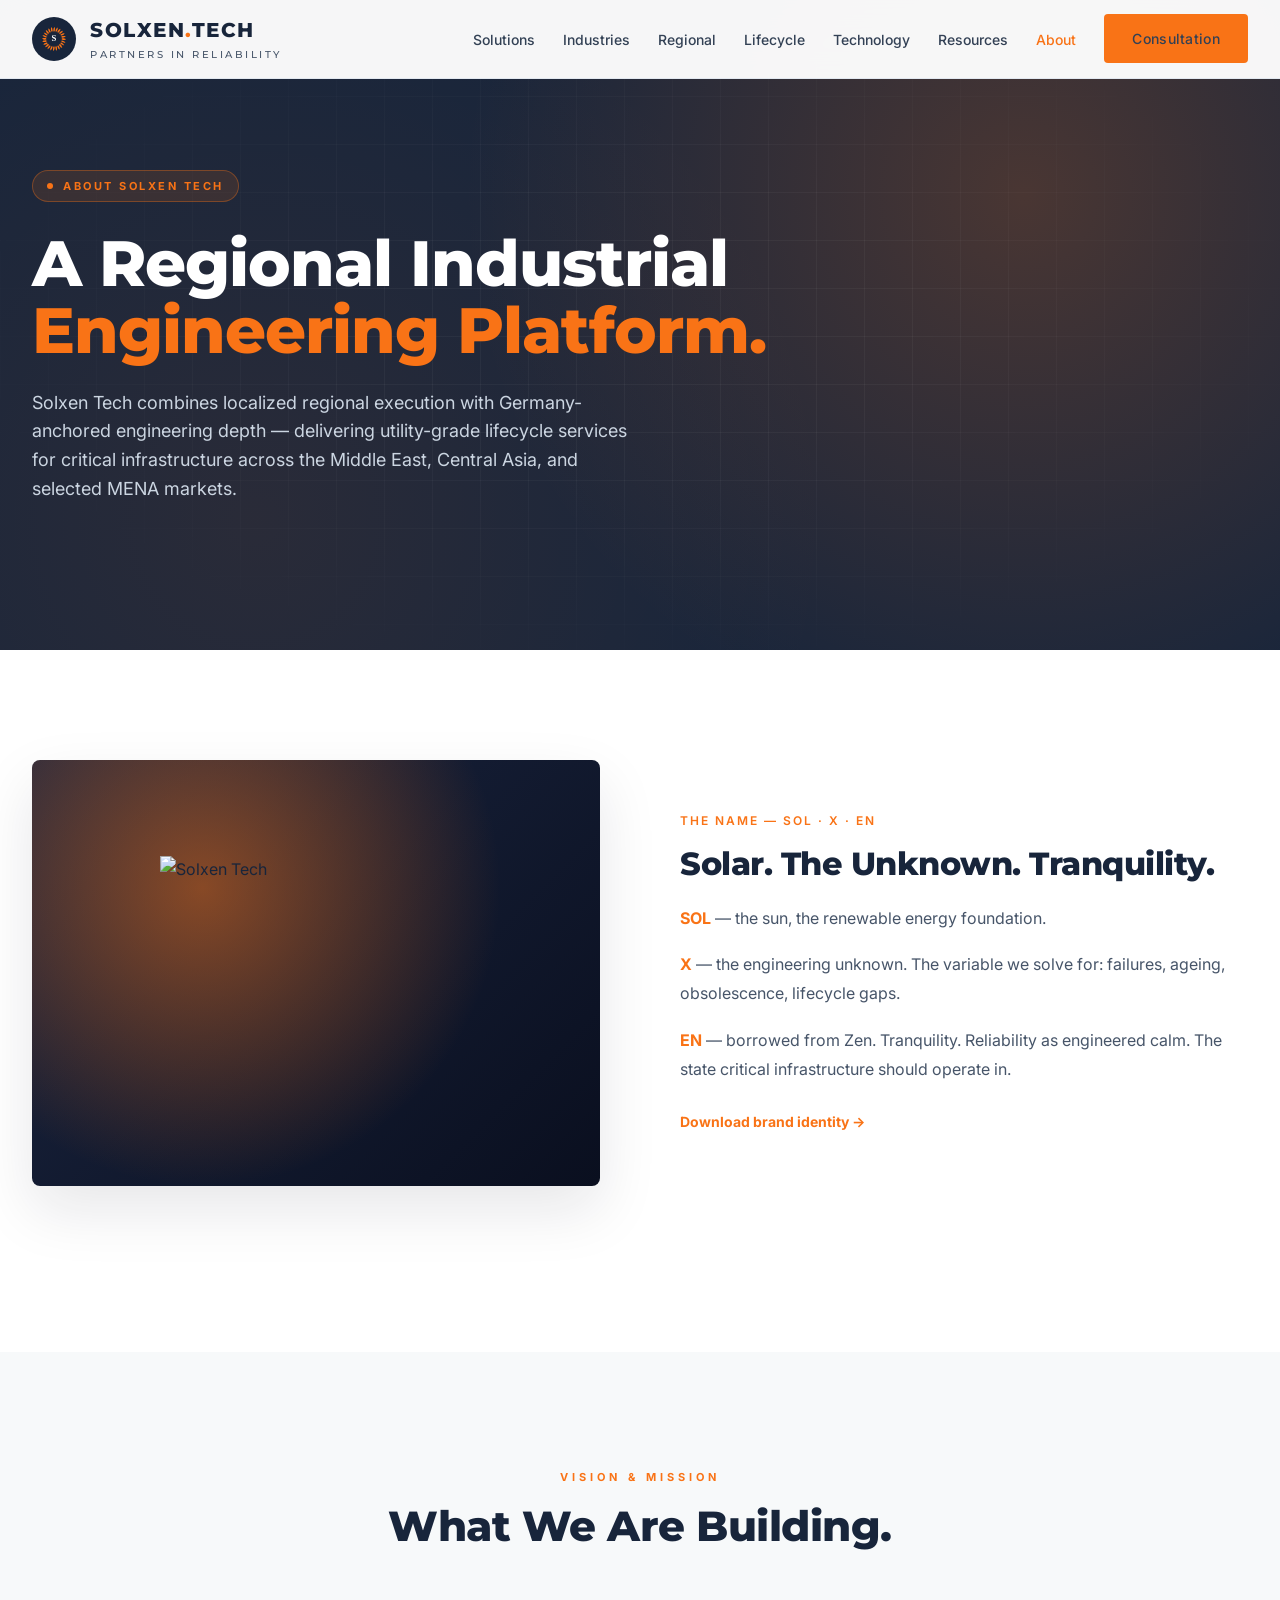
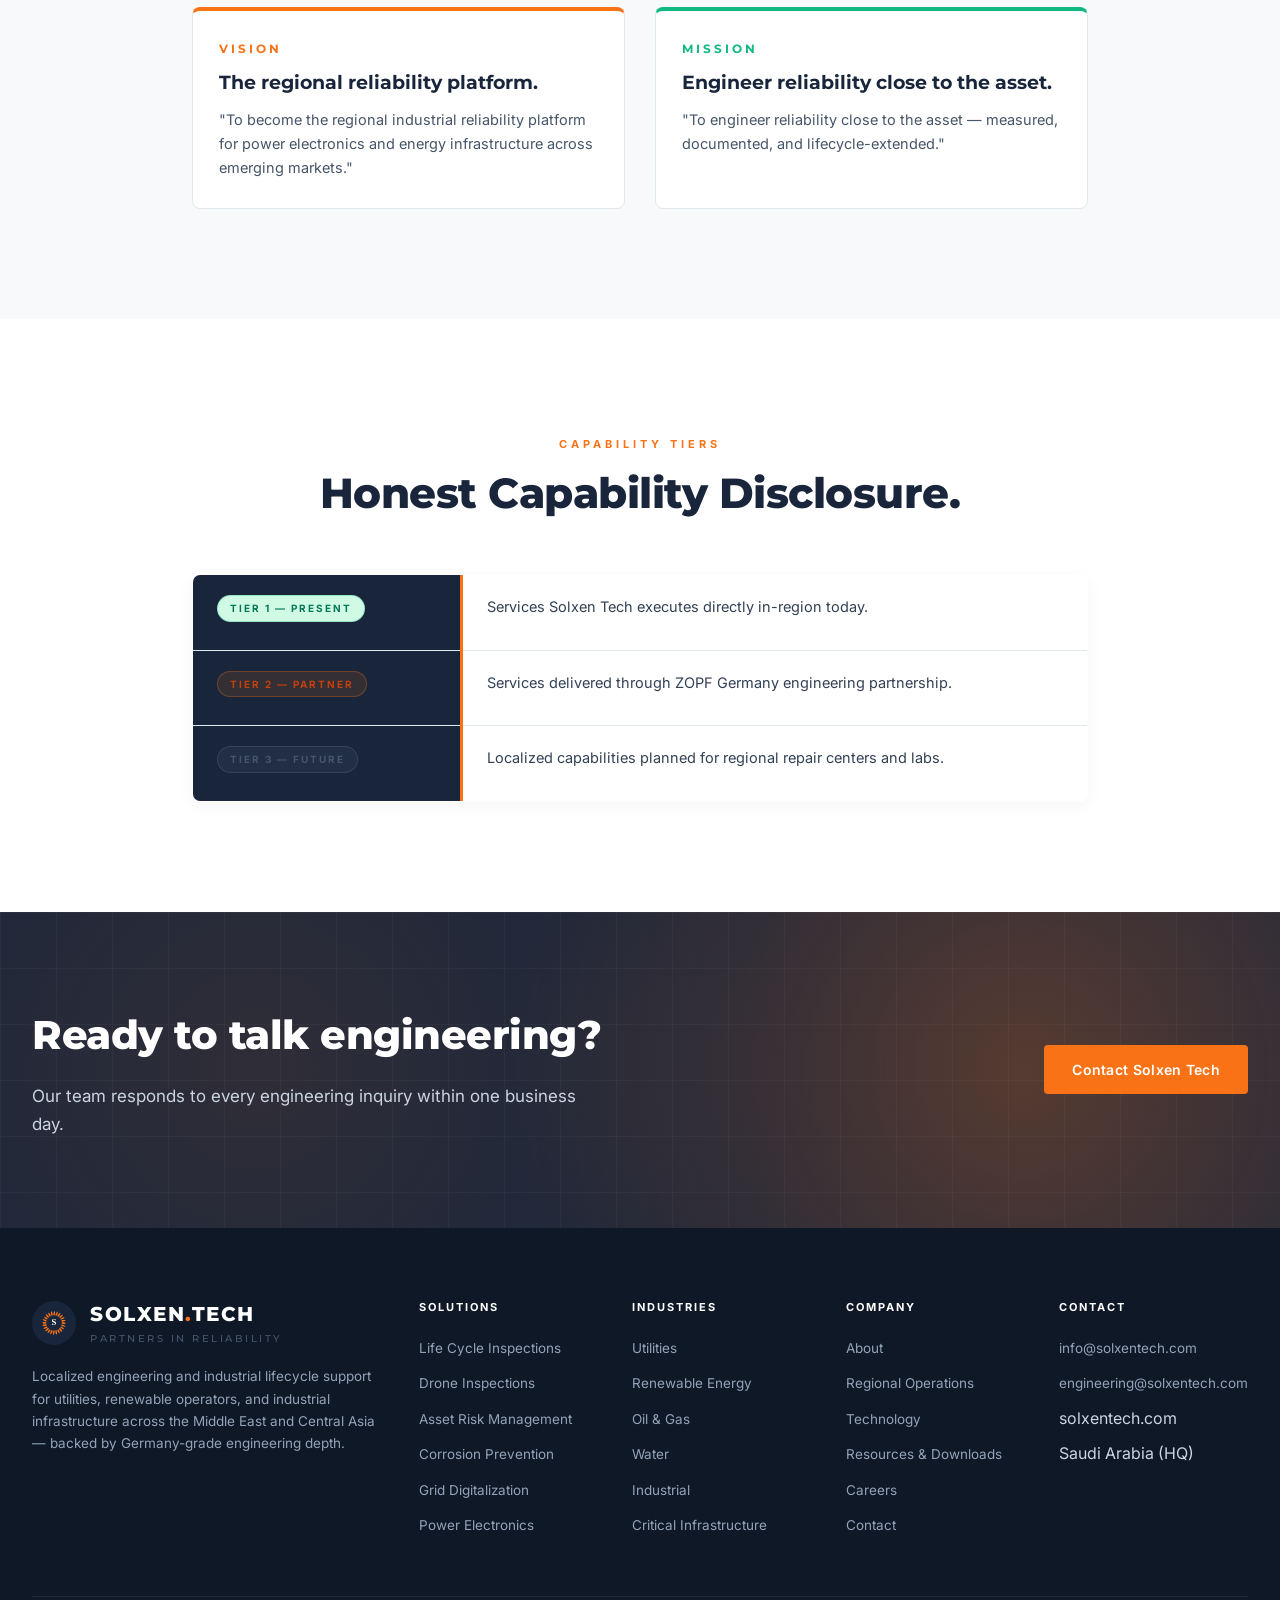
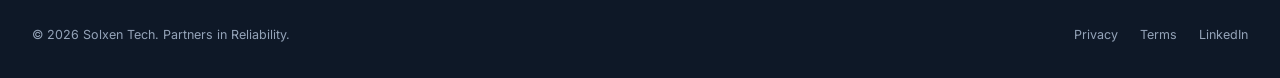
==== about.html @ 5cb3e715 "Add files via upload" ====
<!DOCTYPE html>
<html lang="en">
<head>
<meta charset="UTF-8" />
<meta name="viewport" content="width=device-width, initial-scale=1.0, viewport-fit=cover" />
<meta name="theme-color" content="#F97316" />
<title>About — Solxen Tech</title>
<meta name="description" content="About Solxen Tech: name etymology, vision, mission, and capability framework." />
<link rel="preconnect" href="https://fonts.googleapis.com">
<link rel="preconnect" href="https://fonts.gstatic.com" crossorigin>
<link href="https://fonts.googleapis.com/css2?family=Inter:wght@300;400;500;600;700&family=Montserrat:wght@600;700;800&family=IBM+Plex+Sans:wght@400;500;600&family=IBM+Plex+Mono:wght@400;500&display=swap" rel="stylesheet">
<link rel="stylesheet" href="style.css">
</head>
<body>
<nav class="nav"><div class="nav-inner">
    <a href="index.html" class="brand">
      <div class="brand-mark"><svg viewBox="0 0 200 200" xmlns="http://www.w3.org/2000/svg">
<g transform="translate(100,100)">
<g fill="#F97316">
<g id="r"><path d="M -4 -52 C -6 -64, -2 -72, 2 -80 C 6 -76, 8 -72, 6 -64 C 7 -58, 5 -54, 4 -52 C 1 -50, -2 -50, -4 -52 Z"/></g>
<use href="#r" transform="rotate(15)"/><use href="#r" transform="rotate(30)"/><use href="#r" transform="rotate(45)"/>
<use href="#r" transform="rotate(60)"/><use href="#r" transform="rotate(75)"/><use href="#r" transform="rotate(90)"/>
<use href="#r" transform="rotate(105)"/><use href="#r" transform="rotate(120)"/><use href="#r" transform="rotate(135)"/>
<use href="#r" transform="rotate(150)"/><use href="#r" transform="rotate(165)"/><use href="#r" transform="rotate(180)"/>
<use href="#r" transform="rotate(195)"/><use href="#r" transform="rotate(210)"/><use href="#r" transform="rotate(225)"/>
<use href="#r" transform="rotate(240)"/><use href="#r" transform="rotate(255)"/><use href="#r" transform="rotate(270)"/>
<use href="#r" transform="rotate(285)"/><use href="#r" transform="rotate(300)"/><use href="#r" transform="rotate(315)"/>
<use href="#r" transform="rotate(330)"/><use href="#r" transform="rotate(345)"/>
</g>
<circle cx="0" cy="0" r="48" fill="none" stroke="#F97316" stroke-width="0.6" opacity="0.45"/>
<text x="0" y="14" text-anchor="middle" font-family="Georgia, serif" font-size="58" fill="#FFFFFF">S</text>
</g></svg></div>
      <div>SOLXEN<span style="color:#F97316">.</span>TECH<div class="brand-sub">PARTNERS IN RELIABILITY</div></div>
    </a>
    <ul class="nav-links">
      <li class="has-drop"><a href="solutions.html">Solutions</a>
        <div class="dropdown">
          <span class="drop-label">11 Service Families</span>
          <a href="solutions/lifecycle-inspections-diagnostics.html">Life Cycle Inspections <span class="new-badge">NEW</span></a>
          <a href="solutions/drone-inspections.html">Drone Inspections <span class="new-badge">NEW</span></a>
          <a href="solutions/asset-risk-management.html">Asset Risk Management <span class="new-badge">NEW</span></a>
          <a href="solutions/corrosion-prevention.html">Corrosion Prevention <span class="new-badge">NEW</span></a>
          <a href="solutions/grid-digitalization.html">Grid Digitalization <span class="new-badge">NEW</span></a>
          <a href="solutions/power-electronics.html">Power Electronics</a>
          <a href="solutions/industrial-electronics.html">Industrial Electronics</a>
          <a href="solutions/diagnostics.html">Diagnostics & Reliability</a>
          <a href="solutions/lifecycle-engineering.html">Lifecycle Engineering</a>
          <a href="solutions/renewable-bess.html">Renewable & BESS</a>
          <a href="solutions/utility-services.html">Utility & Industrial</a>
        </div></li>
      <li><a href="industries.html">Industries</a></li>
      <li><a href="regional.html">Regional</a></li>
      <li><a href="lifecycle.html">Lifecycle</a></li>
      <li><a href="technology.html">Technology</a></li>
      <li><a href="resources.html">Resources</a></li>
      <li><a href="about.html" class="active">About</a></li>
      <li><a href="contact.html" class="btn btn-primary">Consultation</a></li>
    </ul>
    <button class="menu-toggle" aria-label="Open menu">☰</button>
  </div></nav>
  <div class="mobile-menu-backdrop" id="mob-backdrop"></div>
<aside class="mobile-menu" id="mob-menu">
  <div class="mobile-menu-header">
    <a href="index.html" class="brand">
      <div class="brand-mark"><svg viewBox="0 0 200 200" xmlns="http://www.w3.org/2000/svg">
<g transform="translate(100,100)">
<g fill="#F97316">
<g id="r"><path d="M -4 -52 C -6 -64, -2 -72, 2 -80 C 6 -76, 8 -72, 6 -64 C 7 -58, 5 -54, 4 -52 C 1 -50, -2 -50, -4 -52 Z"/></g>
<use href="#r" transform="rotate(15)"/><use href="#r" transform="rotate(30)"/><use href="#r" transform="rotate(45)"/>
<use href="#r" transform="rotate(60)"/><use href="#r" transform="rotate(75)"/><use href="#r" transform="rotate(90)"/>
<use href="#r" transform="rotate(105)"/><use href="#r" transform="rotate(120)"/><use href="#r" transform="rotate(135)"/>
<use href="#r" transform="rotate(150)"/><use href="#r" transform="rotate(165)"/><use href="#r" transform="rotate(180)"/>
<use href="#r" transform="rotate(195)"/><use href="#r" transform="rotate(210)"/><use href="#r" transform="rotate(225)"/>
<use href="#r" transform="rotate(240)"/><use href="#r" transform="rotate(255)"/><use href="#r" transform="rotate(270)"/>
<use href="#r" transform="rotate(285)"/><use href="#r" transform="rotate(300)"/><use href="#r" transform="rotate(315)"/>
<use href="#r" transform="rotate(330)"/><use href="#r" transform="rotate(345)"/>
</g>
<circle cx="0" cy="0" r="48" fill="none" stroke="#F97316" stroke-width="0.6" opacity="0.45"/>
<text x="0" y="14" text-anchor="middle" font-family="Georgia, serif" font-size="58" fill="#FFFFFF">S</text>
</g></svg></div>
      <div>SOLXEN<span style="color:#F97316">.</span>TECH<div class="brand-sub">PARTNERS IN RELIABILITY</div></div>
    </a>
    <button class="mobile-menu-close" id="mob-close" aria-label="Close menu">×</button>
  </div>
  <div>
    <span class="mob-label">MAIN</span>
    <a href="index.html">Home</a>
    <a href="solutions.html">Solutions</a>
    <a href="industries.html">Industries</a>
    <a href="lifecycle.html">Lifecycle</a>
    <a href="regional.html">Regional</a>
    <a href="technology.html">Technology</a>
    <a href="about.html">About</a>
    <a href="resources.html">Resources</a>
    <a href="careers.html">Careers</a>
    <span class="mob-label">SERVICES</span>
    <a href="solutions/lifecycle-inspections-diagnostics.html">Life Cycle Inspections <span class="new-badge">NEW</span></a>
    <a href="solutions/drone-inspections.html">Drone Inspections <span class="new-badge">NEW</span></a>
    <a href="solutions/asset-risk-management.html">Asset Risk Management <span class="new-badge">NEW</span></a>
    <a href="solutions/corrosion-prevention.html">Corrosion Prevention <span class="new-badge">NEW</span></a>
    <a href="solutions/grid-digitalization.html">Grid Digitalization <span class="new-badge">NEW</span></a>
    <a href="solutions/power-electronics.html">Power Electronics</a>
    <a href="solutions/industrial-electronics.html">Industrial Electronics</a>
    <a href="solutions/diagnostics.html">Diagnostics & Reliability</a>
    <a href="solutions/lifecycle-engineering.html">Lifecycle Engineering</a>
    <a href="solutions/renewable-bess.html">Renewable & BESS</a>
    <a href="solutions/utility-services.html">Utility & Industrial</a>
    <a href="contact.html" class="cta">Request Consultation →</a>
  </div>
</aside>

<section class="hero">
  <div class="container">
    <span class="eyebrow">ABOUT SOLXEN TECH</span>
    <h1>A Regional Industrial<br/><span class="accent">Engineering Platform.</span></h1>
    <p class="lead">Solxen Tech combines localized regional execution with Germany-anchored engineering depth — delivering utility-grade lifecycle services for critical infrastructure across the Middle East, Central Asia, and selected MENA markets.</p>
  </div>
</section>

<section class="light">
  <div class="container">
    <div class="split">
      <div class="split-image">
        <div style="position:absolute;inset:0;background:radial-gradient(circle at 30% 30%,rgba(249,115,22,0.5),transparent 60%),linear-gradient(135deg,#1a2540,#0a0f1f);"></div>
        <div style="position:absolute;inset:0;display:flex;align-items:center;justify-content:center;">
          <img src="assets/logo-circular.png" alt="Solxen Tech" style="width:55%;height:55%;object-fit:contain;"/>
        </div>
      </div>
      <div class="split-content">
        <span class="pre-eyebrow">THE NAME — SOL · X · EN</span>
        <h3>Solar. The Unknown. Tranquility.</h3>
        <p><strong style="color:var(--orange);">SOL</strong> — the sun, the renewable energy foundation.</p>
        <p><strong style="color:var(--orange);">X</strong> — the engineering unknown. The variable we solve for: failures, ageing, obsolescence, lifecycle gaps.</p>
        <p><strong style="color:var(--orange);">EN</strong> — borrowed from Zen. Tranquility. Reliability as engineered calm. The state critical infrastructure should operate in.</p>
        <a href="downloads/Solxen_Tech_Brand_Identity.pdf" class="more" download>Download brand identity →</a>
      </div>
    </div>
  </div>
</section>

<section class="cream">
  <div class="container container-narrow">
    <div class="section-header centered">
      <span class="section-eyebrow">Vision & Mission</span>
      <h2>What We Are Building.</h2>
    </div>
    <div class="grid-2">
      <div class="card" style="border-top:4px solid var(--orange);"><div class="card-body"><span class="card-num">VISION</span><h3>The regional reliability platform.</h3><p>"To become the regional industrial reliability platform for power electronics and energy infrastructure across emerging markets."</p></div></div>
      <div class="card" style="border-top:4px solid var(--green);"><div class="card-body"><span class="card-num" style="color:var(--green);">MISSION</span><h3>Engineer reliability close to the asset.</h3><p>"To engineer reliability close to the asset — measured, documented, and lifecycle-extended."</p></div></div>
    </div>
  </div>
</section>

<section class="light">
  <div class="container container-narrow">
    <div class="section-header centered">
      <span class="section-eyebrow">Capability Tiers</span>
      <h2>Honest Capability Disclosure.</h2>
    </div>
    <table class="fact-table">
      <tr><td><span class="tier-badge tier-1">Tier 1 — Present</span></td><td>Services Solxen Tech executes directly in-region today.</td></tr>
      <tr><td><span class="tier-badge tier-2">Tier 2 — Partner</span></td><td>Services delivered through ZOPF Germany engineering partnership.</td></tr>
      <tr><td><span class="tier-badge tier-3">Tier 3 — Future</span></td><td>Localized capabilities planned for regional repair centers and labs.</td></tr>
    </table>
  </div>
</section>

<section class="cta-banner">
  <div class="container">
    <div class="cta-inner">
      <div><h2>Ready to talk engineering?</h2><p>Our team responds to every engineering inquiry within one business day.</p></div>
      <div class="cta-actions"><a href="contact.html" class="btn btn-primary">Contact Solxen Tech</a></div>
    </div>
  </div>
</section>
<footer><div class="container">
    <div class="footer-grid">
      <div class="footer-brand">
        <a href="index.html" class="brand">
          <div class="brand-mark"><svg viewBox="0 0 200 200" xmlns="http://www.w3.org/2000/svg">
<g transform="translate(100,100)">
<g fill="#F97316">
<g id="r"><path d="M -4 -52 C -6 -64, -2 -72, 2 -80 C 6 -76, 8 -72, 6 -64 C 7 -58, 5 -54, 4 -52 C 1 -50, -2 -50, -4 -52 Z"/></g>
<use href="#r" transform="rotate(15)"/><use href="#r" transform="rotate(30)"/><use href="#r" transform="rotate(45)"/>
<use href="#r" transform="rotate(60)"/><use href="#r" transform="rotate(75)"/><use href="#r" transform="rotate(90)"/>
<use href="#r" transform="rotate(105)"/><use href="#r" transform="rotate(120)"/><use href="#r" transform="rotate(135)"/>
<use href="#r" transform="rotate(150)"/><use href="#r" transform="rotate(165)"/><use href="#r" transform="rotate(180)"/>
<use href="#r" transform="rotate(195)"/><use href="#r" transform="rotate(210)"/><use href="#r" transform="rotate(225)"/>
<use href="#r" transform="rotate(240)"/><use href="#r" transform="rotate(255)"/><use href="#r" transform="rotate(270)"/>
<use href="#r" transform="rotate(285)"/><use href="#r" transform="rotate(300)"/><use href="#r" transform="rotate(315)"/>
<use href="#r" transform="rotate(330)"/><use href="#r" transform="rotate(345)"/>
</g>
<circle cx="0" cy="0" r="48" fill="none" stroke="#F97316" stroke-width="0.6" opacity="0.45"/>
<text x="0" y="14" text-anchor="middle" font-family="Georgia, serif" font-size="58" fill="#FFFFFF">S</text>
</g></svg></div>
          <div style="color:#fff;">SOLXEN<span style="color:#F97316">.</span>TECH<div class="brand-sub">PARTNERS IN RELIABILITY</div></div>
        </a>
        <p style="margin-top:18px;">Localized engineering and industrial lifecycle support for utilities, renewable operators, and industrial infrastructure across the Middle East and Central Asia — backed by Germany-grade engineering depth.</p>
      </div>
      <div class="footer-col"><h4>Solutions</h4><ul>
        <li><a href="solutions/lifecycle-inspections-diagnostics.html">Life Cycle Inspections</a></li>
        <li><a href="solutions/drone-inspections.html">Drone Inspections</a></li>
        <li><a href="solutions/asset-risk-management.html">Asset Risk Management</a></li>
        <li><a href="solutions/corrosion-prevention.html">Corrosion Prevention</a></li>
        <li><a href="solutions/grid-digitalization.html">Grid Digitalization</a></li>
        <li><a href="solutions/power-electronics.html">Power Electronics</a></li>
      </ul></div>
      <div class="footer-col"><h4>Industries</h4><ul>
        <li><a href="industries.html#utilities">Utilities</a></li>
        <li><a href="industries.html#renewable">Renewable Energy</a></li>
        <li><a href="industries.html#oil-gas">Oil & Gas</a></li>
        <li><a href="industries.html#water">Water</a></li>
        <li><a href="industries.html#industrial">Industrial</a></li>
        <li><a href="industries.html#critical">Critical Infrastructure</a></li>
      </ul></div>
      <div class="footer-col"><h4>Company</h4><ul>
        <li><a href="about.html">About</a></li>
        <li><a href="regional.html">Regional Operations</a></li>
        <li><a href="technology.html">Technology</a></li>
        <li><a href="resources.html">Resources & Downloads</a></li>
        <li><a href="careers.html">Careers</a></li>
        <li><a href="contact.html">Contact</a></li>
      </ul></div>
      <div class="footer-col"><h4>Contact</h4><ul>
        <li><a href="mailto:info@solxentech.com">info@solxentech.com</a></li>
        <li><a href="mailto:engineering@solxentech.com">engineering@solxentech.com</a></li>
        <li>solxentech.com</li>
        <li>Saudi Arabia (HQ)</li>
      </ul></div>
    </div>
    <div class="footer-bottom">
      <div>© 2026 Solxen Tech. Partners in Reliability.</div>
      <div class="legal"><a href="#">Privacy</a><a href="#">Terms</a><a href="#">LinkedIn</a></div>
    </div>
  </div></footer>

<script>
(function() {
  const toggle = document.querySelector('.menu-toggle');
  const menu = document.getElementById('mob-menu');
  const backdrop = document.getElementById('mob-backdrop');
  const close = document.getElementById('mob-close');
  function openMenu() { menu.classList.add('open'); backdrop.classList.add('open'); document.body.style.overflow='hidden'; }
  function closeMenu() { menu.classList.remove('open'); backdrop.classList.remove('open'); document.body.style.overflow=''; }
  if (toggle) toggle.addEventListener('click', openMenu);
  if (close) close.addEventListener('click', closeMenu);
  if (backdrop) backdrop.addEventListener('click', closeMenu);
  // Close on link click
  document.querySelectorAll('.mobile-menu a').forEach(a => a.addEventListener('click', closeMenu));
})();
const obs = new IntersectionObserver((es) => es.forEach(e => { if (e.isIntersecting) { e.target.style.opacity='1'; e.target.style.transform='translateY(0)'; }}), { threshold: 0.1, rootMargin: '0px 0px -40px 0px' });
document.querySelectorAll('.card, .industry-card, .app-card, .partner-logo, .split, .lifecycle-step, .timeline-row, .scope-item').forEach(el => { el.style.opacity='0'; el.style.transform='translateY(20px)'; el.style.transition='all 0.6s cubic-bezier(0.4,0,0.2,1)'; obs.observe(el); });
</script>
</body></html>
---- style.css ----
/* ============================================
   SOLXEN TECH — GRIDDATA.EU STRUCTURED DESIGN
   Image-led alternating sections + clean card system
   ============================================ */

:root {
  /* Solxen Orange — primary brand accent */
  --orange:        #F97316;
  --orange-dark:   #C2410C;
  --orange-light:  #FFEDD5;
  /* Solxen Green — sustainability / reliability accent (NEW) */
  --green:         #10B981;
  --green-dark:    #047857;
  --green-light:   #D1FAE5;
  /* Slate-Navy — softer than pure black, slight green undertone */
  --navy:          #18253B;     /* primary dark — softened from #0F1729 */
  --navy-deep:     #0E1827;     /* deepest dark — replaces near-pure black */
  --navy-2:        #243149;     /* card surfaces on dark */
  /* Neutrals */
  --white:         #FFFFFF;
  --bone:          #FAFAFA;
  --cream:         #F7F9FA;     /* slightly cooler with subtle green tint */
  --gray-50:       #F1F5F9;
  --gray-100:      #E2E8F0;
  --gray-200:      #CBD5E1;
  --gray-400:      #94A3B8;
  --gray-600:      #475569;
  --gray-700:      #334155;
  --gray-900:      #18253B;     /* matches navy — softer body text on light */
}

* { box-sizing: border-box; margin: 0; padding: 0; }
html { scroll-behavior: smooth; }
body {
  font-family: 'Inter', -apple-system, BlinkMacSystemFont, sans-serif;
  background: var(--white);
  color: var(--gray-900);
  font-size: 16px;
  line-height: 1.65;
  overflow-x: hidden;
  -webkit-font-smoothing: antialiased;
}
.container { max-width: 1280px; margin: 0 auto; padding: 0 32px; }
.container-narrow { max-width: 960px; margin: 0 auto; padding: 0 32px; }

a { color: var(--orange); text-decoration: none; }
a:hover { color: var(--orange-dark); }

/* ============ NAV ============ */
.nav {
  position: fixed; top: 0; left: 0; right: 0; z-index: 1000;
  background: rgba(255,255,255,0.96);
  backdrop-filter: blur(14px);
  border-bottom: 1px solid var(--gray-100);
}
.nav-inner {
  display: flex; align-items: center; justify-content: space-between;
  padding: 14px 32px; max-width: 1280px; margin: 0 auto;
}
.brand {
  display: flex; align-items: center; gap: 14px;
  text-decoration: none; color: var(--gray-900);
  font-family: 'Montserrat', sans-serif; font-weight: 800; font-size: 20px;
  letter-spacing: 1.5px;
}
.brand-mark {
  width: 44px; height: 44px;
  border-radius: 50%;
  background: var(--navy);
  display: flex; align-items: center; justify-content: center;
}
.brand-mark svg { width: 30px; height: 30px; }
.brand-sub { color: var(--gray-600); font-weight: 500; font-size: 10px; letter-spacing: 2.5px; }

.nav-links { display: flex; align-items: center; gap: 28px; list-style: none; }
.nav-links > li { position: relative; }
.nav-links a { color: var(--gray-700); text-decoration: none; font-size: 14px; font-weight: 500; transition: color .14s ease; }
.nav-links a:hover, .nav-links a.active { color: var(--orange); }

.nav-links .has-drop:hover .dropdown { display: block; }
.dropdown {
  display: none;
  position: absolute; top: 100%; left: -16px;
  background: var(--white);
  border: 1px solid var(--gray-100);
  border-top: 3px solid var(--orange);
  border-radius: 0 0 6px 6px; min-width: 280px;
  padding: 8px 0; margin-top: 10px;
  box-shadow: 0 16px 40px rgba(15,23,41,0.12);
}
.dropdown a {
  display: block; padding: 11px 20px;
  color: var(--gray-700) !important; font-size: 13.5px;
  border-left: 2px solid transparent;
}
.dropdown a:hover {
  background: var(--cream); color: var(--gray-900) !important;
  border-left-color: var(--orange);
}
.dropdown .drop-label {
  display: block; padding: 8px 20px; font-size: 10px;
  letter-spacing: 2.5px; color: var(--orange);
  text-transform: uppercase; font-weight: 700;
}

.btn {
  display: inline-flex; align-items: center; gap: 8px;
  padding: 13px 28px; border-radius: 4px;
  font-family: 'Inter', sans-serif; font-weight: 600; font-size: 14px;
  text-decoration: none; cursor: pointer; transition: all .14s ease;
  border: none; letter-spacing: 0.3px;
}
.btn-primary { background: var(--orange); color: var(--white); }
.btn-primary:hover { background: var(--orange-dark); transform: translateY(-1px); color: var(--white); box-shadow: 0 10px 24px rgba(249,115,22,0.25); }
.btn-outline { background: transparent; color: var(--gray-900); border: 1.5px solid var(--gray-200); }
.btn-outline:hover { border-color: var(--orange); color: var(--orange); }
.btn-dark { background: var(--navy); color: var(--white); }
.btn-dark:hover { background: var(--navy-deep); color: var(--white); transform: translateY(-1px); }

.menu-toggle {
  display: none;
  background: none; border: none;
  color: var(--gray-900); font-size: 26px;
  cursor: pointer;
  padding: 8px 10px;
  line-height: 1;
}

/* MOBILE NAVIGATION DRAWER */
.mobile-menu {
  display: none;
  position: fixed;
  top: 0; right: 0; bottom: 0;
  width: 320px; max-width: 88vw;
  background: var(--navy);
  z-index: 2000;
  overflow-y: auto;
  -webkit-overflow-scrolling: touch;
  transform: translateX(100%);
  transition: transform .3s cubic-bezier(0.4, 0, 0.2, 1);
  box-shadow: -16px 0 40px rgba(0,0,0,0.3);
}
.mobile-menu.open { transform: translateX(0); }
.mobile-menu-backdrop {
  display: none;
  position: fixed; inset: 0;
  background: rgba(15,23,41,0.7);
  backdrop-filter: blur(4px);
  z-index: 1999;
  opacity: 0;
  transition: opacity .3s;
}
.mobile-menu-backdrop.open { display: block; opacity: 1; }
.mobile-menu-header {
  display: flex; justify-content: space-between; align-items: center;
  padding: 18px 24px; border-bottom: 1px solid rgba(255,255,255,0.08);
}
.mobile-menu-header .brand { color: var(--white); font-size: 16px; }
.mobile-menu-header .brand-sub { color: var(--gray-400); }
.mobile-menu-close {
  background: none; border: none;
  color: var(--white); font-size: 30px; cursor: pointer;
  width: 40px; height: 40px;
  display: flex; align-items: center; justify-content: center;
  border-radius: 4px;
}
.mobile-menu-close:hover { background: rgba(255,255,255,0.05); }
.mobile-menu nav-list { padding: 24px 0; }
.mobile-menu .mob-label {
  display: block; padding: 16px 24px 6px;
  font-size: 10px; letter-spacing: 3px;
  color: var(--orange); text-transform: uppercase;
  font-weight: 700;
}
.mobile-menu a {
  display: flex; justify-content: space-between; align-items: center;
  padding: 14px 24px;
  color: var(--gray-200); text-decoration: none;
  font-size: 15px; font-weight: 500;
  border-left: 3px solid transparent;
  min-height: 48px;
}
.mobile-menu a:hover, .mobile-menu a.active {
  color: var(--white);
  background: rgba(255,255,255,0.04);
  border-left-color: var(--orange);
}
.mobile-menu a.cta {
  margin: 20px 24px;
  background: var(--orange);
  color: var(--white) !important;
  border-radius: 4px;
  justify-content: center;
  padding: 14px 24px;
  font-weight: 700;
  border-left: none;
}
.mobile-menu a.cta:hover { background: var(--orange-dark); border-left: none; }
.mobile-menu .new-badge { font-size: 8px; padding: 2px 6px; }

/* ============ HERO ============ */
.hero {
  position: relative;
  padding: 170px 0 110px;
  background: var(--navy);
  color: var(--white);
  overflow: hidden;
}
.hero::before {
  content: '';
  position: absolute; inset: 0;
  background:
    radial-gradient(circle at 80% 30%, rgba(249,115,22,0.22), transparent 50%),
    radial-gradient(circle at 20% 80%, rgba(249,115,22,0.08), transparent 50%);
}
.hero::after {
  content: '';
  position: absolute; inset: 0;
  background-image:
    linear-gradient(rgba(255,255,255,0.04) 1px, transparent 1px),
    linear-gradient(90deg, rgba(255,255,255,0.04) 1px, transparent 1px);
  background-size: 48px 48px;
  mask-image: radial-gradient(ellipse at center, black 30%, transparent 80%);
}
.hero .container { position: relative; z-index: 2; }
.hero-grid {
  display: grid; grid-template-columns: 1.2fr 0.9fr; gap: 80px;
  align-items: center;
}
.eyebrow {
  display: inline-flex; align-items: center; gap: 10px;
  padding: 6px 14px;
  background: rgba(249,115,22,0.12);
  border: 1px solid rgba(249,115,22,0.35);
  border-radius: 100px;
  font-size: 11px; font-weight: 700; letter-spacing: 2.5px;
  color: var(--orange); text-transform: uppercase;
  margin-bottom: 28px;
}
.eyebrow::before {
  content: ''; width: 6px; height: 6px; background: var(--orange); border-radius: 50%;
  animation: pulse 2s ease-in-out infinite;
}
@keyframes pulse {
  0%, 100% { opacity: 1; transform: scale(1); }
  50% { opacity: 0.4; transform: scale(1.5); }
}
.hero h1 {
  font-family: 'Montserrat', sans-serif; font-weight: 800;
  font-size: clamp(38px, 5.5vw, 64px); line-height: 1.05; letter-spacing: -1px;
  color: var(--white); margin-bottom: 24px;
}
.hero h1 .accent { color: var(--orange); }
.hero .lead { font-size: 18px; color: var(--gray-200); max-width: 620px; line-height: 1.6; margin-bottom: 36px; }
.hero .ctas { display: flex; gap: 14px; flex-wrap: wrap; }
.hero-visual { position: relative; display: flex; align-items: center; justify-content: center; }
.hero-visual svg { width: 100%; max-width: 460px; }

/* ============ SECTIONS ============ */
section { padding: 110px 0; position: relative; }
section.dark { background: var(--navy); color: var(--white); }
section.dark a { color: var(--orange); }
section.dark .section-header h2 { color: var(--white); }
section.dark .section-header .pre-eyebrow,
section.dark .section-header .post-eyebrow { color: var(--gray-400); }
section.dark .lead-text { color: var(--gray-200); }
section.cream { background: var(--cream); }
section.light { background: var(--white); }
section.compact { padding: 70px 0; }

/* griddata.eu pattern: pre-eyebrow above title */
.pre-eyebrow {
  display: block;
  font-size: 13px; font-weight: 500;
  color: var(--gray-600);
  margin-bottom: 14px;
  letter-spacing: 0.5px;
  font-style: italic;
}
.section-header { margin-bottom: 56px; }
.section-header.centered { text-align: center; }
.section-eyebrow {
  display: inline-block; font-size: 11px; font-weight: 700;
  letter-spacing: 4px; color: var(--orange); text-transform: uppercase;
  margin-bottom: 16px;
}
.section-header h2 {
  font-family: 'Montserrat', sans-serif; font-weight: 800;
  font-size: clamp(28px, 4vw, 42px); color: var(--gray-900);
  line-height: 1.18; margin-bottom: 18px; letter-spacing: -0.5px;
}
.section-header .lead-text {
  max-width: 760px;
  color: var(--gray-600); font-size: 17px; line-height: 1.7;
}
.section-header.centered .lead-text { margin: 0 auto; }

/* ============ SPLIT (image + text) — griddata.eu signature pattern ============ */
.split {
  display: grid;
  grid-template-columns: 1fr 1fr;
  gap: 80px;
  align-items: center;
  margin-bottom: 56px;
}
.split.reverse { direction: rtl; }
.split.reverse > * { direction: ltr; }
.split-image {
  position: relative;
  border-radius: 8px;
  overflow: hidden;
  aspect-ratio: 4/3;
  box-shadow: 0 24px 60px rgba(15,23,41,0.10);
}
.split-image .img-bg {
  position: absolute; inset: 0;
  background-size: cover; background-position: center;
}
.split-image .img-overlay {
  position: absolute; inset: 0;
  background: linear-gradient(135deg, rgba(15,23,41,0.4), rgba(249,115,22,0.2));
}
.split-content .pre-eyebrow {
  color: var(--orange);
  font-style: normal;
  font-weight: 600;
  text-transform: uppercase;
  letter-spacing: 2px;
  font-size: 12px;
  margin-bottom: 14px;
}
.split-content h3 {
  font-family: 'Montserrat', sans-serif; font-weight: 800;
  font-size: 32px; line-height: 1.2;
  color: var(--gray-900);
  margin-bottom: 20px;
  letter-spacing: -0.5px;
}
.split-content p {
  color: var(--gray-600);
  font-size: 16px; line-height: 1.8;
  margin-bottom: 18px;
}
.split-content .more {
  display: inline-flex; align-items: center; gap: 8px;
  color: var(--orange); font-weight: 700; font-size: 14px;
  margin-top: 8px;
}
section.dark .split-content h3 { color: var(--white); }
section.dark .split-content p { color: var(--gray-200); }

/* ============ APPLICATION STRIP (griddata.eu signature) ============ */
.app-strip {
  display: grid;
  grid-template-columns: repeat(6, 1fr);
  gap: 30px;
  margin-top: 50px;
}
.app-card {
  text-align: center;
  text-decoration: none;
  color: inherit;
  transition: transform .2s;
}
.app-card:hover { transform: translateY(-4px); }
.app-card .app-icon {
  width: 72px; height: 72px;
  margin: 0 auto 18px;
  display: flex; align-items: center; justify-content: center;
  background: var(--white);
  border: 2px solid var(--gray-100);
  border-radius: 50%;
  transition: all .2s;
}
section.dark .app-card .app-icon { background: rgba(255,255,255,0.04); border-color: rgba(255,255,255,0.12); }
.app-card:hover .app-icon { border-color: var(--orange); transform: rotate(5deg); }
.app-card .app-icon svg { width: 30px; height: 30px; stroke: var(--orange); fill: none; stroke-width: 1.8; }
.app-card h4 {
  font-family: 'Montserrat', sans-serif; font-weight: 700;
  font-size: 15px; color: var(--gray-900);
  margin-bottom: 6px;
  letter-spacing: -0.3px;
}
section.dark .app-card h4 { color: var(--white); }
.app-card .app-sub {
  font-size: 12px; color: var(--gray-600);
  line-height: 1.45;
}
.app-card .app-sub::after { content: ' …'; color: var(--orange); }
section.dark .app-card .app-sub { color: var(--gray-400); }

/* ============ CARD GRIDS ============ */
.grid-3 { display: grid; grid-template-columns: repeat(3, 1fr); gap: 30px; }
.grid-2 { display: grid; grid-template-columns: repeat(2, 1fr); gap: 30px; }
.grid-4 { display: grid; grid-template-columns: repeat(4, 1fr); gap: 24px; }

/* Updated card style — image-led with subtle treatment (griddata pattern) */
.card {
  background: var(--white);
  border: 1px solid var(--gray-100);
  border-radius: 8px;
  overflow: hidden;
  transition: all .18s ease;
  text-decoration: none; color: inherit; display: block;
}
section.dark .card { background: rgba(255,255,255,0.04); border-color: rgba(255,255,255,0.08); color: var(--white); }
.card:hover {
  transform: translateY(-6px);
  box-shadow: 0 28px 50px rgba(15,23,41,0.10);
  border-color: var(--orange);
}
section.dark .card:hover { background: rgba(255,255,255,0.07); box-shadow: 0 28px 50px rgba(0,0,0,0.5); }

/* Card with image header */
.card .card-image {
  position: relative;
  aspect-ratio: 16/10;
  overflow: hidden;
  background-size: cover; background-position: center;
}
.card .card-image::after {
  content: ''; position: absolute; inset: 0;
  background: linear-gradient(180deg, transparent 50%, rgba(15,23,41,0.45) 100%);
}
.card .card-body {
  padding: 28px 26px;
}
.card .card-num {
  font-family: 'Montserrat', sans-serif; font-weight: 700;
  font-size: 12px; color: var(--orange);
  letter-spacing: 3px; margin-bottom: 12px;
  display: block;
}
.card h3 {
  font-family: 'Montserrat', sans-serif; font-weight: 700;
  font-size: 19px; color: inherit;
  margin-bottom: 12px; line-height: 1.3;
}
section.dark .card h3 { color: var(--white); }
.card p {
  color: var(--gray-600); font-size: 14.5px; line-height: 1.65;
}
section.dark .card p { color: var(--gray-200); }
.card-icon {
  width: 56px; height: 56px; margin-bottom: 22px;
  display: flex; align-items: center; justify-content: center;
  background: var(--orange-light); border-radius: 8px;
}
section.dark .card-icon { background: rgba(249,115,22,0.15); }
.card-icon svg { width: 28px; height: 28px; stroke: var(--orange); fill: none; stroke-width: 1.8; }
.card .more {
  display: inline-flex; align-items: center; gap: 6px;
  margin-top: 18px; color: var(--orange); font-size: 13px; font-weight: 700;
  letter-spacing: 0.5px;
}

/* NEW badge */
.new-badge {
  font-size: 9px; letter-spacing: 2.5px;
  color: var(--white); background: var(--orange);
  font-weight: 700; padding: 3px 8px; border-radius: 3px;
}

/* ============ FACT TABLE ============ */
.fact-table {
  width: 100%; border-collapse: collapse;
  background: var(--white);
  border-radius: 8px; overflow: hidden;
  border: 1px solid var(--gray-100);
  box-shadow: 0 4px 18px rgba(15,23,41,0.04);
}
.fact-table tr { border-bottom: 1px solid var(--gray-100); }
.fact-table tr:last-child { border-bottom: none; }
.fact-table td { padding: 20px 24px; font-size: 14.5px; vertical-align: top; }
.fact-table td:first-child {
  background: var(--navy); color: var(--white);
  font-weight: 700; width: 30%; font-size: 12px;
  letter-spacing: 1.5px; text-transform: uppercase;
  border-right: 3px solid var(--orange);
}
.fact-table td:last-child { color: var(--gray-700); }
section.dark .fact-table { background: rgba(255,255,255,0.03); border-color: rgba(255,255,255,0.08); }
section.dark .fact-table tr { border-bottom-color: rgba(255,255,255,0.06); }
section.dark .fact-table td:last-child { color: var(--gray-200); }

/* Tier badge */
.tier-badge {
  display: inline-block; padding: 4px 12px; border-radius: 100px;
  font-size: 10px; font-weight: 700; letter-spacing: 2px;
  text-transform: uppercase; margin-bottom: 8px;
}
.tier-1 { background: var(--green-light); color: var(--green-dark); border: 1px solid rgba(16,185,129,0.3); }
.tier-2 { background: rgba(249,115,22,0.12); color: var(--orange-dark); border: 1px solid rgba(249,115,22,0.3); }
.tier-3 { background: rgba(100,116,139,0.12); color: var(--gray-600); border: 1px solid rgba(100,116,139,0.3); }

/* Green accent utility */
.text-green { color: var(--green); }
.bg-green-soft { background: var(--green-light); }
.border-green { border-color: var(--green) !important; }
.btn-green { background: var(--green); color: var(--white); }
.btn-green:hover { background: var(--green-dark); color: var(--white); }

/* Reliability badge — uses green for sustainability framing */
.rel-badge {
  display: inline-flex; align-items: center; gap: 8px;
  padding: 5px 12px; border-radius: 100px;
  background: var(--green-light); color: var(--green-dark);
  font-size: 11px; font-weight: 700; letter-spacing: 1.5px; text-transform: uppercase;
  border: 1px solid rgba(16,185,129,0.3);
}
.rel-badge::before { content: ''; width: 6px; height: 6px; background: var(--green); border-radius: 50%; }

/* ============ STATS BAND (light version, griddata-like) ============ */
.stats-band {
  background: var(--navy);
  padding: 60px 0;
  border-top: 4px solid var(--orange);
  position: relative;
}
.stats-band::before {
  content: '';
  position: absolute; inset: 0;
  background: radial-gradient(circle at 50% 50%, rgba(249,115,22,0.10), transparent 70%);
}
.stats-band .container { position: relative; z-index: 2; }
.stats-grid { display: grid; grid-template-columns: repeat(4, 1fr); gap: 0; }
.stat { text-align: center; padding: 12px 24px; position: relative; }
.stat:not(:last-child)::after {
  content: ''; position: absolute; right: 0; top: 20%; height: 60%;
  width: 1px; background: rgba(255,255,255,0.08);
}
.stat .num {
  font-family: 'Montserrat', sans-serif; font-weight: 800;
  font-size: 48px; color: var(--white); line-height: 1; margin-bottom: 8px;
}
.stat .num span { color: var(--orange); font-size: 28px; }
.stat .label {
  font-size: 11px; letter-spacing: 2.5px; text-transform: uppercase;
  color: var(--gray-400); font-weight: 600;
}

/* ============ 5-STAGE LIFECYCLE ============ */
.lifecycle-track { position: relative; padding-top: 30px; }
.lifecycle-line {
  position: absolute; top: 70px; left: 5%; right: 5%;
  height: 2px;
  background: var(--orange);
  opacity: 0.25;
}
.lifecycle-steps { display: grid; grid-template-columns: repeat(5, 1fr); gap: 20px; position: relative; z-index: 2; }
.lifecycle-step { text-align: center; }
.lifecycle-marker {
  width: 84px; height: 84px; margin: 0 auto 20px;
  display: flex; align-items: center; justify-content: center;
  background: var(--white);
  border: 3px solid var(--orange);
  border-radius: 50%;
  font-family: 'Montserrat', sans-serif; font-weight: 800; font-size: 24px;
  color: var(--orange);
  box-shadow: 0 6px 18px rgba(249,115,22,0.20);
}
section.dark .lifecycle-marker { background: var(--navy); color: var(--orange); }
.lifecycle-step h4 {
  font-family: 'Montserrat', sans-serif; font-weight: 700; font-size: 14px;
  color: inherit; letter-spacing: 1.5px; text-transform: uppercase;
  margin-bottom: 8px;
}
.lifecycle-step p { color: var(--gray-600); font-size: 13.5px; line-height: 1.5; }
section.dark .lifecycle-step p { color: var(--gray-200); }

/* ============ CTA BANNER ============ */
.cta-banner {
  padding: 90px 0;
  background: var(--navy);
  position: relative; overflow: hidden;
}
.cta-banner::before {
  content: ''; position: absolute; inset: 0;
  background:
    radial-gradient(circle at 80% 50%, rgba(249,115,22,0.28), transparent 50%),
    radial-gradient(circle at 20% 50%, rgba(249,115,22,0.10), transparent 50%);
}
.cta-banner::after {
  content: ''; position: absolute; inset: 0;
  background-image:
    linear-gradient(rgba(255,255,255,0.03) 1px, transparent 1px),
    linear-gradient(90deg, rgba(255,255,255,0.03) 1px, transparent 1px);
  background-size: 56px 56px;
}
.cta-inner {
  display: flex; align-items: center; justify-content: space-between;
  gap: 60px; position: relative; z-index: 2;
}
.cta-inner h2 {
  font-family: 'Montserrat', sans-serif; font-weight: 800;
  font-size: clamp(28px, 3.5vw, 40px); color: var(--white);
  margin-bottom: 14px; letter-spacing: -0.5px;
}
.cta-inner p { color: var(--gray-200); font-size: 17px; max-width: 580px; }
.cta-actions { display: flex; gap: 14px; flex-shrink: 0; flex-wrap: wrap; }

/* ============ TIMELINE ============ */
.timeline { display: grid; gap: 0; max-width: 880px; margin: 0 auto; }
.timeline-row {
  display: grid; grid-template-columns: 180px 1fr; gap: 28px;
  padding: 24px 0; border-bottom: 1px solid var(--gray-100);
  align-items: start;
}
section.dark .timeline-row { border-bottom-color: rgba(255,255,255,0.08); }
.timeline-row:last-child { border-bottom: none; }
.timeline-tag {
  font-family: 'IBM Plex Mono', monospace; font-size: 12px;
  color: var(--orange); letter-spacing: 2px; font-weight: 700;
}
.timeline-body { color: var(--gray-700); font-size: 14.5px; line-height: 1.6; }
section.dark .timeline-body { color: var(--gray-200); }
.timeline-body strong { color: var(--gray-900); display: block; margin-bottom: 6px; font-weight: 700; font-size: 15px; }
section.dark .timeline-body strong { color: var(--white); }

/* ============ INDUSTRY TILES ============ */
.industry-card {
  position: relative; aspect-ratio: 4/3;
  border-radius: 8px; overflow: hidden;
  border: 1px solid var(--gray-100);
  text-decoration: none; display: block;
  transition: all .2s;
}
.industry-card:hover {
  transform: scale(1.02);
  border-color: var(--orange);
  box-shadow: 0 16px 36px rgba(15,23,41,0.12);
}
.industry-bg { position: absolute; inset: 0; transition: filter .25s; }
.industry-overlay {
  position: absolute; inset: 0;
  background: linear-gradient(180deg, transparent 30%, rgba(10,15,31,0.92) 100%);
  display: flex; flex-direction: column; justify-content: flex-end;
  padding: 24px;
}
.industry-card h3 {
  font-family: 'Montserrat', sans-serif; font-weight: 700;
  color: var(--white); font-size: 20px; margin-bottom: 6px;
}
.industry-card p { color: var(--gray-200); font-size: 13.5px; }

/* ============ PARTNERS STRIP ============ */
.partners-strip {
  display: grid;
  grid-template-columns: repeat(6, 1fr);
  gap: 32px;
  margin-top: 40px;
  align-items: center;
}
.partner-logo {
  height: 60px;
  background: var(--cream);
  border: 1px solid var(--gray-100);
  border-radius: 6px;
  display: flex; align-items: center; justify-content: center;
  color: var(--gray-600);
  font-weight: 700; font-size: 13px;
  letter-spacing: 1.5px;
  transition: all .2s;
}
.partner-logo:hover { border-color: var(--orange); color: var(--orange); }
section.dark .partner-logo {
  background: rgba(255,255,255,0.04);
  border-color: rgba(255,255,255,0.1);
  color: var(--gray-400);
}

/* ============ FOOTER ============ */
footer { background: var(--navy-deep); padding: 70px 0 32px; color: var(--gray-200); }
.footer-grid {
  display: grid; grid-template-columns: 2fr 1fr 1fr 1fr 1fr; gap: 40px;
  margin-bottom: 50px;
}
.footer-brand .brand { color: var(--white); margin-bottom: 18px; }
.footer-brand p { color: var(--gray-400); font-size: 13.5px; line-height: 1.65; max-width: 360px; }
.footer-col h4 {
  color: var(--white); font-size: 11px; font-weight: 700;
  letter-spacing: 2px; text-transform: uppercase; margin-bottom: 18px;
}
.footer-col ul { list-style: none; }
.footer-col li { margin-bottom: 9px; }
.footer-col a {
  color: var(--gray-400); text-decoration: none; font-size: 13.5px;
  transition: color .14s ease;
}
.footer-col a:hover { color: var(--orange); }
.footer-bottom {
  padding-top: 28px; border-top: 1px solid rgba(255,255,255,0.08);
  display: flex; justify-content: space-between; align-items: center; flex-wrap: wrap; gap: 16px;
  font-size: 12.5px; color: var(--gray-400);
}
.footer-bottom .legal { display: flex; gap: 22px; }
.footer-bottom a { color: var(--gray-400); text-decoration: none; }
.footer-bottom a:hover { color: var(--orange); }

/* ============ CONTACT FORM ============ */
.contact-form {
  max-width: 720px; margin: 0 auto;
  background: var(--white);
  border: 1px solid var(--gray-100);
  border-top: 4px solid var(--orange);
  border-radius: 8px; padding: 40px;
  box-shadow: 0 4px 24px rgba(15,23,41,0.04);
}
.form-row { display: grid; grid-template-columns: 1fr 1fr; gap: 18px; margin-bottom: 18px; }
.form-row.single { grid-template-columns: 1fr; }
.form-field { display: flex; flex-direction: column; gap: 6px; }
.form-field label { color: var(--gray-700); font-size: 11px; letter-spacing: 1.5px; text-transform: uppercase; font-weight: 700; }
.form-field input, .form-field select, .form-field textarea {
  background: var(--white);
  border: 1.5px solid var(--gray-100);
  color: var(--gray-900);
  padding: 12px 16px; border-radius: 4px; font-size: 14px; font-family: inherit;
  transition: border-color .14s;
}
.form-field input:focus, .form-field select:focus, .form-field textarea:focus {
  outline: none; border-color: var(--orange);
}
.form-field textarea { min-height: 140px; resize: vertical; }
.form-check { display: flex; gap: 10px; align-items: flex-start; margin-bottom: 18px; }
.form-check label { color: var(--gray-700); font-size: 13px; }

/* ============ RESPONSIVE ============ */
@media (max-width: 1024px) {
  .nav-links { display: none; }
  .menu-toggle { display: block; }
  .mobile-menu { display: block; }
  .grid-3, .grid-4 { grid-template-columns: repeat(2, 1fr); }
  .lifecycle-steps { grid-template-columns: repeat(2, 1fr); }
  .lifecycle-line { display: none; }
  .hero-grid { grid-template-columns: 1fr; gap: 40px; }
  .hero-visual { display: none; }
  .split { grid-template-columns: 1fr; gap: 32px; }
  .split.reverse { direction: ltr; }
  .app-strip { grid-template-columns: repeat(3, 1fr); gap: 40px; }
  .partners-strip { grid-template-columns: repeat(3, 1fr); }
  .cta-inner { flex-direction: column; text-align: center; }
  .footer-grid { grid-template-columns: 1fr 1fr; }
  .timeline-row { grid-template-columns: 1fr; gap: 6px; }
  .stats-grid { grid-template-columns: repeat(2, 1fr); gap: 24px; }
  .stat::after { display: none; }
}

@media (max-width: 768px) {
  .container, .container-narrow { padding: 0 20px; }
  .nav-inner { padding: 12px 20px; }
  .brand { font-size: 16px; gap: 10px; }
  .brand-mark { width: 36px; height: 36px; }
  .brand-mark svg { width: 24px; height: 24px; }
  .brand-sub { font-size: 9px; letter-spacing: 2px; }
  .grid-3, .grid-2, .grid-4 { grid-template-columns: 1fr; }
  .lifecycle-steps { grid-template-columns: 1fr; }
  .app-strip { grid-template-columns: repeat(2, 1fr); gap: 24px; }
  .partners-strip { grid-template-columns: repeat(2, 1fr); gap: 16px; }
  .footer-grid { grid-template-columns: 1fr; gap: 30px; }
  .hero { padding: 120px 0 60px; }
  .hero h1 { font-size: 32px; line-height: 1.1; }
  .hero .lead { font-size: 16px; }
  .hero .ctas { flex-direction: column; align-items: stretch; }
  .hero .ctas .btn { justify-content: center; }
  section { padding: 60px 0; }
  .section-header h2 { font-size: 26px; }
  .section-header { margin-bottom: 36px; }
  .form-row { grid-template-columns: 1fr; }
  .contact-form { padding: 24px 20px; }
  .split-content h3 { font-size: 24px; }
  .split-image { aspect-ratio: 16/10; }
  .stats-grid { grid-template-columns: 1fr 1fr; }
  .stat .num { font-size: 36px; }
  .lifecycle-marker { width: 64px; height: 64px; font-size: 20px; }
  .cta-inner h2 { font-size: 22px; }
  .cta-inner p { font-size: 15px; }
  .cta-actions { width: 100%; }
  .cta-actions .btn { flex: 1; justify-content: center; min-width: 140px; }
  .fact-table td { padding: 14px 16px; font-size: 13.5px; }
  .fact-table td:first-child { font-size: 10px; padding: 14px 12px; }
  .industry-card h3 { font-size: 17px; }
}

@media (max-width: 480px) {
  .hero h1 { font-size: 28px; }
  .section-header h2 { font-size: 22px; }
  .stats-grid { grid-template-columns: 1fr 1fr; gap: 18px; }
  .stat .num { font-size: 30px; }
  .stat .label { font-size: 9px; letter-spacing: 2px; }
  .container, .container-narrow { padding: 0 16px; }
  .nav-inner { padding: 10px 16px; }
  .brand-sub { display: none; }
  .app-strip { grid-template-columns: 1fr; }
  .partners-strip { grid-template-columns: repeat(2, 1fr); }
  .cta-actions { flex-direction: column; }
  .cta-actions .btn { width: 100%; }
  .lifecycle-step h4 { font-size: 12px; }
  .lifecycle-step p { font-size: 12px; }
}

/* Touch optimizations */
@media (hover: none) and (pointer: coarse) {
  .btn, .card, a { min-height: 44px; }
  .card:hover { transform: none; }
  .industry-card:hover { transform: none; }
  .app-card:hover { transform: none; }
  .app-card:hover .app-icon { transform: none; }
}

/* Prevent horizontal scroll on mobile */
html, body { max-width: 100vw; }
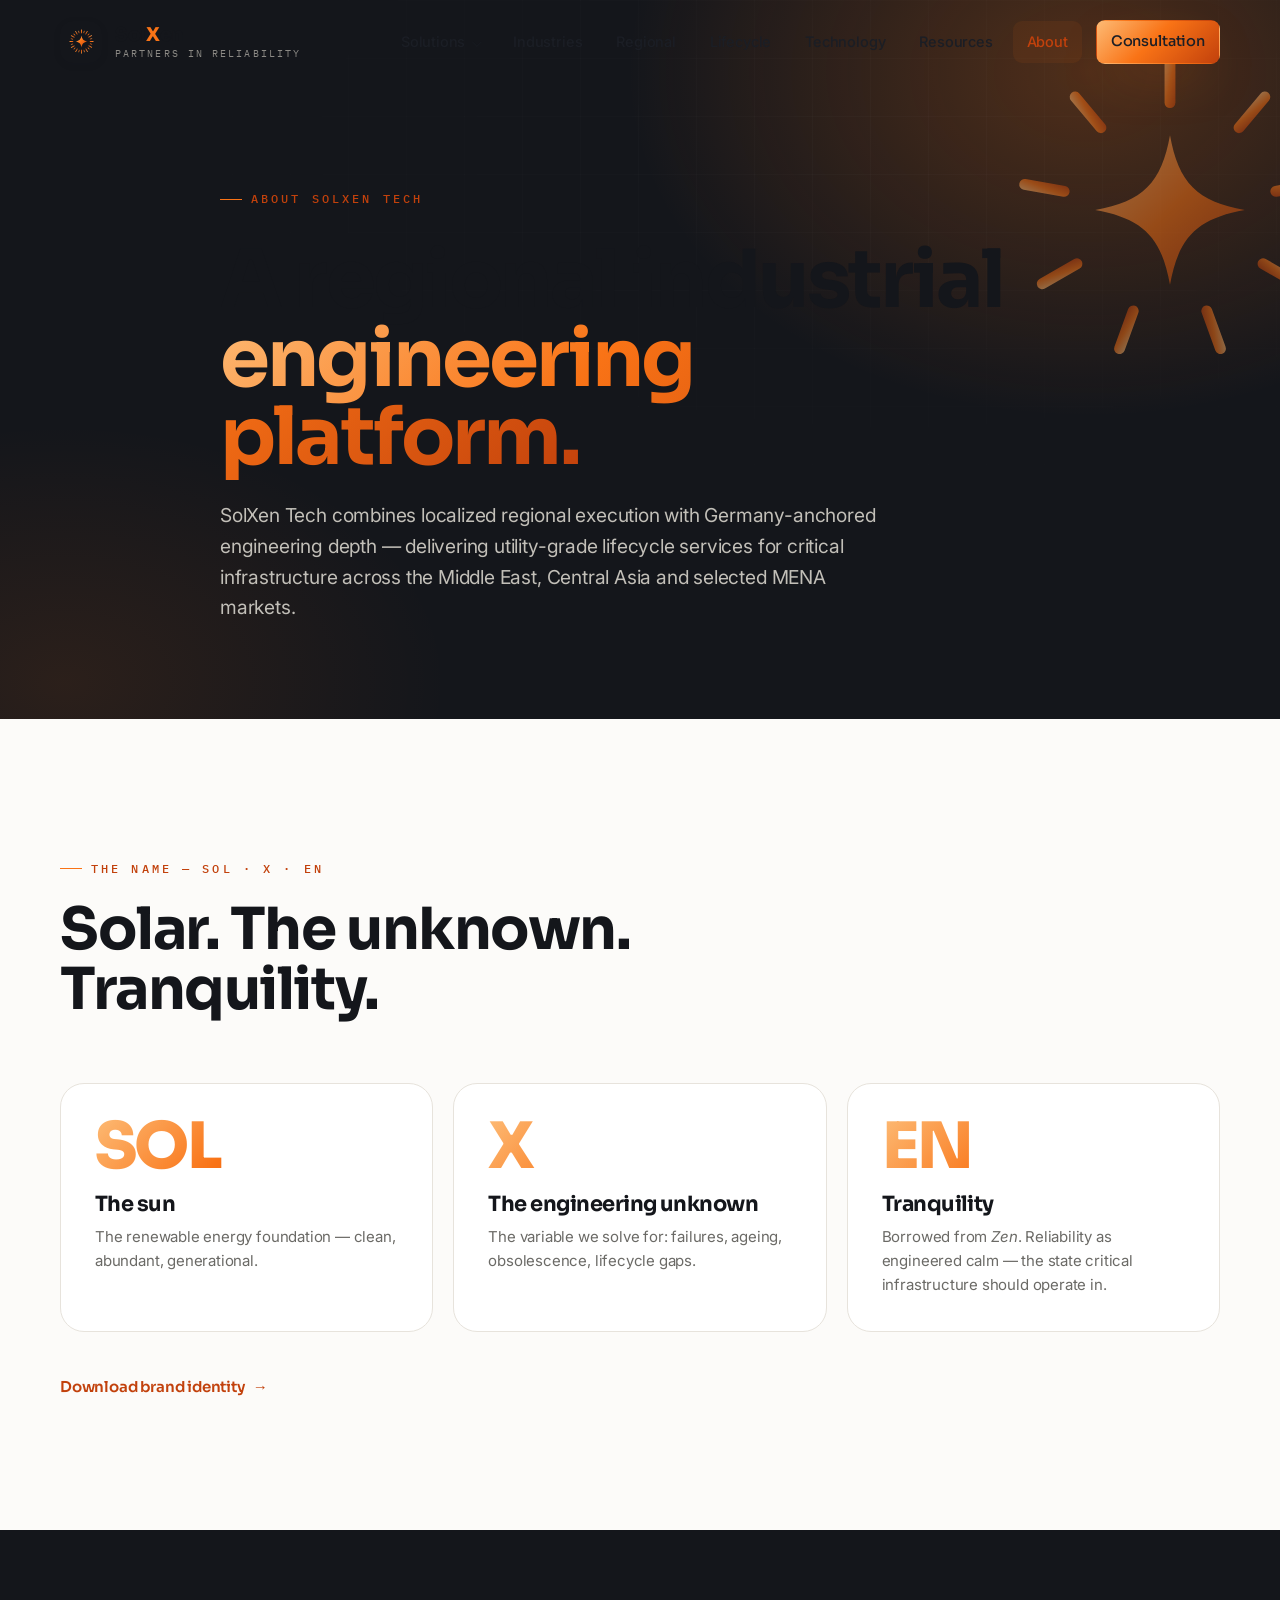
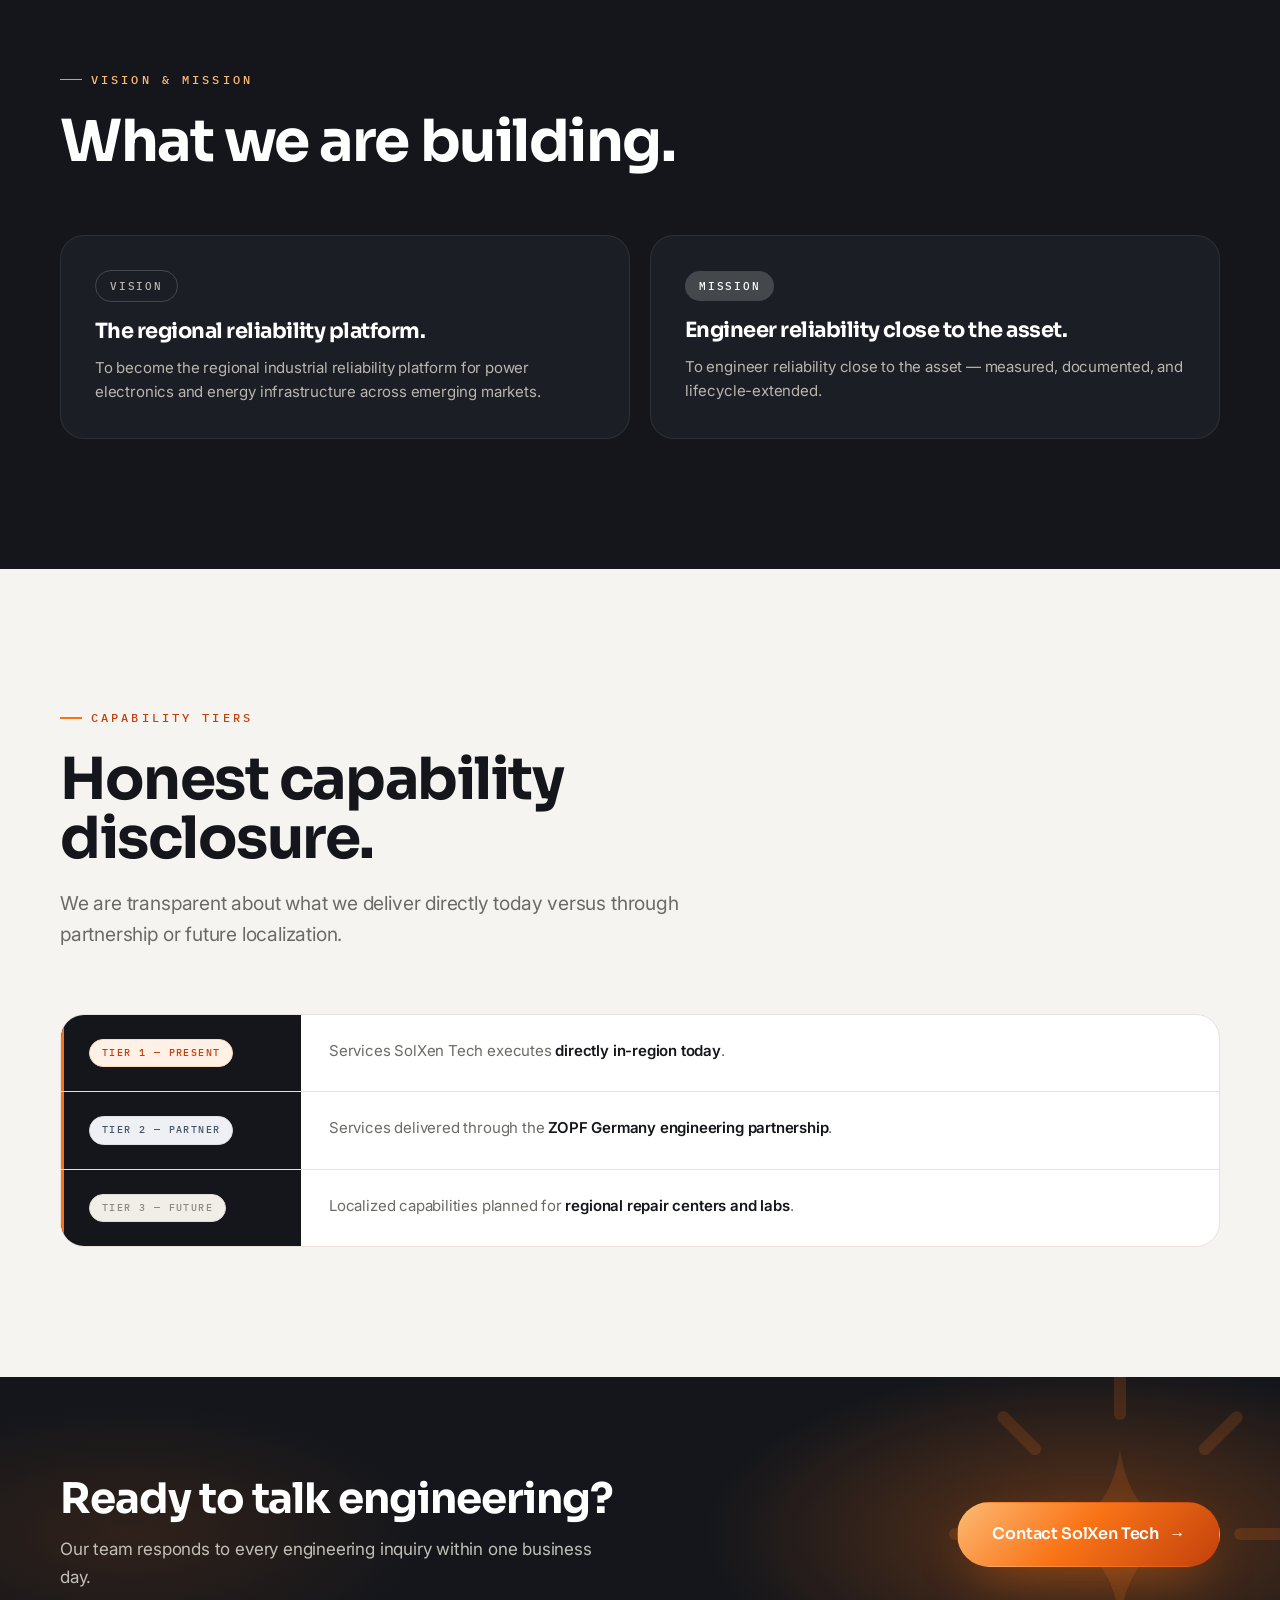
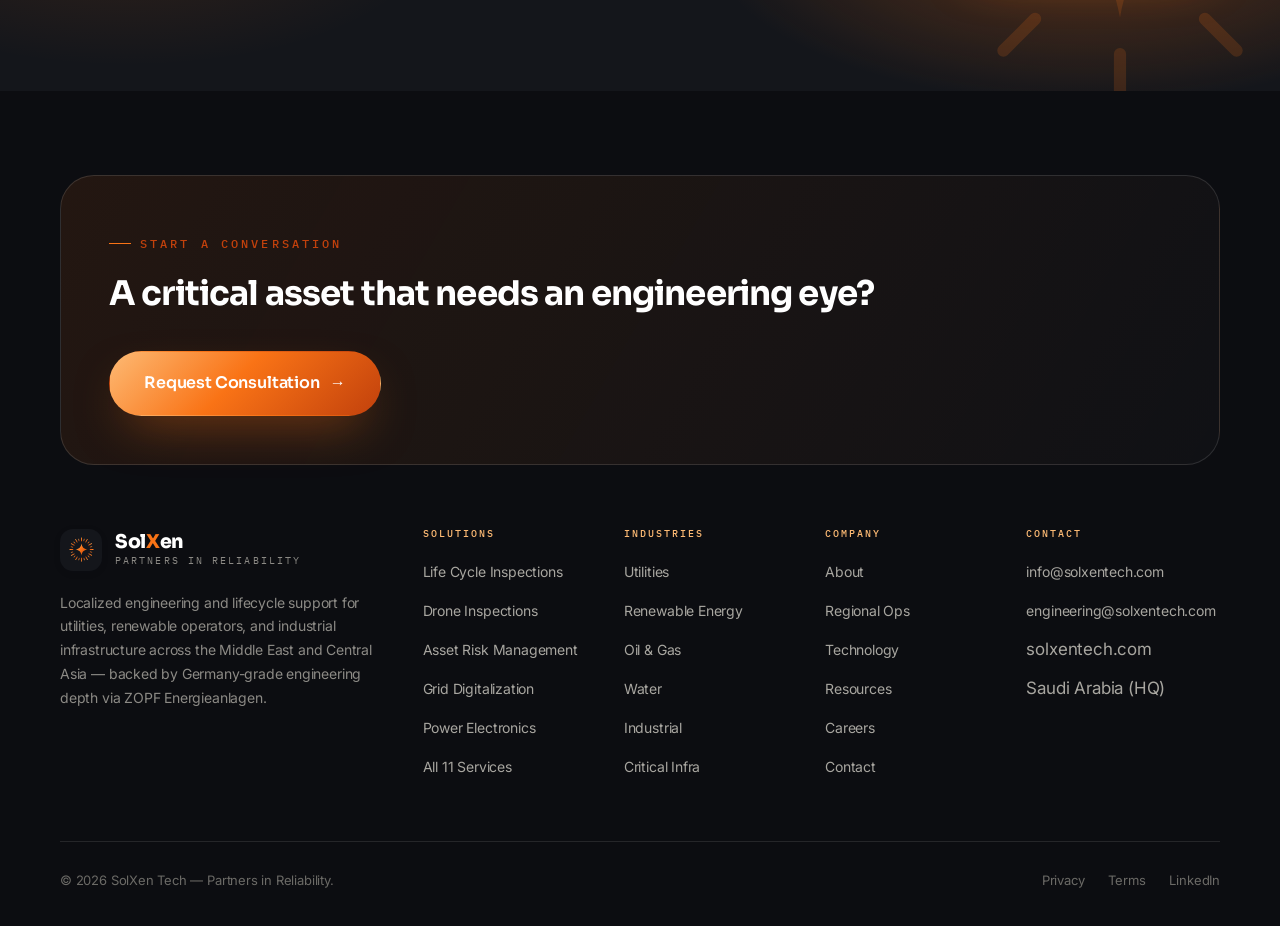
==== commit 5b127b20: "Redesign SolXen Tech website: bold editorial design system - New design system (style.css): molten-o" ====
--- a/about.html
+++ b/about.html
@@ -1,254 +1,89 @@
 <!DOCTYPE html>
 <html lang="en">
 <head>
-<meta charset="UTF-8" />
-<meta name="viewport" content="width=device-width, initial-scale=1.0, viewport-fit=cover" />
-<meta name="theme-color" content="#F97316" />
-<title>About — Solxen Tech</title>
-<meta name="description" content="About Solxen Tech: name etymology, vision, mission, and capability framework." />
-<link rel="preconnect" href="https://fonts.googleapis.com">
-<link rel="preconnect" href="https://fonts.gstatic.com" crossorigin>
-<link href="https://fonts.googleapis.com/css2?family=Inter:wght@300;400;500;600;700&family=Montserrat:wght@600;700;800&family=IBM+Plex+Sans:wght@400;500;600&family=IBM+Plex+Mono:wght@400;500&display=swap" rel="stylesheet">
+<meta charset="UTF-8"/>
+<meta name="viewport" content="width=device-width, initial-scale=1.0, viewport-fit=cover"/>
+<meta name="theme-color" content="#F97316"/>
+<title>About — SolXen Tech</title>
+<meta name="description" content="SolXen Tech combines localized regional execution with Germany-anchored engineering depth — utility-grade lifecycle services for critical infrastructure across the Middle East, Central Asia and selected MENA markets."/>
+<link rel="icon" href="logo.svg" type="image/svg+xml"/>
+<link rel="preconnect" href="https://fonts.googleapis.com"><link rel="preconnect" href="https://fonts.gstatic.com" crossorigin>
+<link href="https://fonts.googleapis.com/css2?family=Sora:wght@400;500;600;700;800&family=Inter:wght@400;500;600;700&family=IBM+Plex+Mono:wght@400;500&display=swap" rel="stylesheet">
+<link rel="preconnect" href="https://images.unsplash.com">
 <link rel="stylesheet" href="style.css">
 </head>
-<body>
-<nav class="nav"><div class="nav-inner">
-    <a href="index.html" class="brand">
-      <div class="brand-mark"><svg viewBox="0 0 200 200" xmlns="http://www.w3.org/2000/svg">
-<g transform="translate(100,100)">
-<g fill="#F97316">
-<g id="r"><path d="M -4 -52 C -6 -64, -2 -72, 2 -80 C 6 -76, 8 -72, 6 -64 C 7 -58, 5 -54, 4 -52 C 1 -50, -2 -50, -4 -52 Z"/></g>
-<use href="#r" transform="rotate(15)"/><use href="#r" transform="rotate(30)"/><use href="#r" transform="rotate(45)"/>
-<use href="#r" transform="rotate(60)"/><use href="#r" transform="rotate(75)"/><use href="#r" transform="rotate(90)"/>
-<use href="#r" transform="rotate(105)"/><use href="#r" transform="rotate(120)"/><use href="#r" transform="rotate(135)"/>
-<use href="#r" transform="rotate(150)"/><use href="#r" transform="rotate(165)"/><use href="#r" transform="rotate(180)"/>
-<use href="#r" transform="rotate(195)"/><use href="#r" transform="rotate(210)"/><use href="#r" transform="rotate(225)"/>
-<use href="#r" transform="rotate(240)"/><use href="#r" transform="rotate(255)"/><use href="#r" transform="rotate(270)"/>
-<use href="#r" transform="rotate(285)"/><use href="#r" transform="rotate(300)"/><use href="#r" transform="rotate(315)"/>
-<use href="#r" transform="rotate(330)"/><use href="#r" transform="rotate(345)"/>
-</g>
-<circle cx="0" cy="0" r="48" fill="none" stroke="#F97316" stroke-width="0.6" opacity="0.45"/>
-<text x="0" y="14" text-anchor="middle" font-family="Georgia, serif" font-size="58" fill="#FFFFFF">S</text>
-</g></svg></div>
-      <div>SOLXEN<span style="color:#F97316">.</span>TECH<div class="brand-sub">PARTNERS IN RELIABILITY</div></div>
-    </a>
-    <ul class="nav-links">
-      <li class="has-drop"><a href="solutions.html">Solutions</a>
-        <div class="dropdown">
-          <span class="drop-label">11 Service Families</span>
-          <a href="solutions/lifecycle-inspections-diagnostics.html">Life Cycle Inspections <span class="new-badge">NEW</span></a>
-          <a href="solutions/drone-inspections.html">Drone Inspections <span class="new-badge">NEW</span></a>
-          <a href="solutions/asset-risk-management.html">Asset Risk Management <span class="new-badge">NEW</span></a>
-          <a href="solutions/corrosion-prevention.html">Corrosion Prevention <span class="new-badge">NEW</span></a>
-          <a href="solutions/grid-digitalization.html">Grid Digitalization <span class="new-badge">NEW</span></a>
-          <a href="solutions/power-electronics.html">Power Electronics</a>
-          <a href="solutions/industrial-electronics.html">Industrial Electronics</a>
-          <a href="solutions/diagnostics.html">Diagnostics & Reliability</a>
-          <a href="solutions/lifecycle-engineering.html">Lifecycle Engineering</a>
-          <a href="solutions/renewable-bess.html">Renewable & BESS</a>
-          <a href="solutions/utility-services.html">Utility & Industrial</a>
-        </div></li>
-      <li><a href="industries.html">Industries</a></li>
-      <li><a href="regional.html">Regional</a></li>
-      <li><a href="lifecycle.html">Lifecycle</a></li>
-      <li><a href="technology.html">Technology</a></li>
-      <li><a href="resources.html">Resources</a></li>
-      <li><a href="about.html" class="active">About</a></li>
-      <li><a href="contact.html" class="btn btn-primary">Consultation</a></li>
-    </ul>
-    <button class="menu-toggle" aria-label="Open menu">☰</button>
-  </div></nav>
-  <div class="mobile-menu-backdrop" id="mob-backdrop"></div>
-<aside class="mobile-menu" id="mob-menu">
-  <div class="mobile-menu-header">
-    <a href="index.html" class="brand">
-      <div class="brand-mark"><svg viewBox="0 0 200 200" xmlns="http://www.w3.org/2000/svg">
-<g transform="translate(100,100)">
-<g fill="#F97316">
-<g id="r"><path d="M -4 -52 C -6 -64, -2 -72, 2 -80 C 6 -76, 8 -72, 6 -64 C 7 -58, 5 -54, 4 -52 C 1 -50, -2 -50, -4 -52 Z"/></g>
-<use href="#r" transform="rotate(15)"/><use href="#r" transform="rotate(30)"/><use href="#r" transform="rotate(45)"/>
-<use href="#r" transform="rotate(60)"/><use href="#r" transform="rotate(75)"/><use href="#r" transform="rotate(90)"/>
-<use href="#r" transform="rotate(105)"/><use href="#r" transform="rotate(120)"/><use href="#r" transform="rotate(135)"/>
-<use href="#r" transform="rotate(150)"/><use href="#r" transform="rotate(165)"/><use href="#r" transform="rotate(180)"/>
-<use href="#r" transform="rotate(195)"/><use href="#r" transform="rotate(210)"/><use href="#r" transform="rotate(225)"/>
-<use href="#r" transform="rotate(240)"/><use href="#r" transform="rotate(255)"/><use href="#r" transform="rotate(270)"/>
-<use href="#r" transform="rotate(285)"/><use href="#r" transform="rotate(300)"/><use href="#r" transform="rotate(315)"/>
-<use href="#r" transform="rotate(330)"/><use href="#r" transform="rotate(345)"/>
-</g>
-<circle cx="0" cy="0" r="48" fill="none" stroke="#F97316" stroke-width="0.6" opacity="0.45"/>
-<text x="0" y="14" text-anchor="middle" font-family="Georgia, serif" font-size="58" fill="#FFFFFF">S</text>
-</g></svg></div>
-      <div>SOLXEN<span style="color:#F97316">.</span>TECH<div class="brand-sub">PARTNERS IN RELIABILITY</div></div>
-    </a>
-    <button class="mobile-menu-close" id="mob-close" aria-label="Close menu">×</button>
+<body data-page="about">
+<div id="site-nav"></div>
+
+<header class="phero">
+  <div class="phero-spark"><svg viewBox="0 0 200 200" xmlns="http://www.w3.org/2000/svg"><defs><linearGradient id="pg" x1="0" y1="0" x2="1" y2="1"><stop offset="0" stop-color="#FDBA74"/><stop offset=".5" stop-color="#F97316"/><stop offset="1" stop-color="#C2410C"/></linearGradient></defs><g transform="translate(100,100)" fill="url(#pg)"><g id="pb"><rect x="-3.2" y="-90" width="6.4" height="30" rx="3.2"/></g><use href="#pb" transform="rotate(40)"/><use href="#pb" transform="rotate(80)"/><use href="#pb" transform="rotate(120)"/><use href="#pb" transform="rotate(160)"/><use href="#pb" transform="rotate(200)"/><use href="#pb" transform="rotate(240)"/><use href="#pb" transform="rotate(280)"/><use href="#pb" transform="rotate(320)"/><path d="M0 -44C5 -16 16 -5 44 0C16 5 5 16 0 44C-5 16 -16 5 -44 0C-16 -5 -5 -16 0 -44Z"/></g></svg></div>
+  <div class="wrap">
+    <div class="kicker" data-reveal>About SolXen Tech</div>
+    <h1 class="h-display" data-reveal>A regional industrial <span class="grad-text">engineering platform.</span></h1>
+    <p class="lead" data-reveal style="transition-delay:.08s">SolXen Tech combines localized regional execution with Germany-anchored engineering depth — delivering utility-grade lifecycle services for critical infrastructure across the Middle East, Central Asia and selected MENA markets.</p>
   </div>
-  <div>
-    <span class="mob-label">MAIN</span>
-    <a href="index.html">Home</a>
-    <a href="solutions.html">Solutions</a>
-    <a href="industries.html">Industries</a>
-    <a href="lifecycle.html">Lifecycle</a>
-    <a href="regional.html">Regional</a>
-    <a href="technology.html">Technology</a>
-    <a href="about.html">About</a>
-    <a href="resources.html">Resources</a>
-    <a href="careers.html">Careers</a>
-    <span class="mob-label">SERVICES</span>
-    <a href="solutions/lifecycle-inspections-diagnostics.html">Life Cycle Inspections <span class="new-badge">NEW</span></a>
-    <a href="solutions/drone-inspections.html">Drone Inspections <span class="new-badge">NEW</span></a>
-    <a href="solutions/asset-risk-management.html">Asset Risk Management <span class="new-badge">NEW</span></a>
-    <a href="solutions/corrosion-prevention.html">Corrosion Prevention <span class="new-badge">NEW</span></a>
-    <a href="solutions/grid-digitalization.html">Grid Digitalization <span class="new-badge">NEW</span></a>
-    <a href="solutions/power-electronics.html">Power Electronics</a>
-    <a href="solutions/industrial-electronics.html">Industrial Electronics</a>
-    <a href="solutions/diagnostics.html">Diagnostics & Reliability</a>
-    <a href="solutions/lifecycle-engineering.html">Lifecycle Engineering</a>
-    <a href="solutions/renewable-bess.html">Renewable & BESS</a>
-    <a href="solutions/utility-services.html">Utility & Industrial</a>
-    <a href="contact.html" class="cta">Request Consultation →</a>
-  </div>
-</aside>
+</header>
 
-<section class="hero">
-  <div class="container">
-    <span class="eyebrow">ABOUT SOLXEN TECH</span>
-    <h1>A Regional Industrial<br/><span class="accent">Engineering Platform.</span></h1>
-    <p class="lead">Solxen Tech combines localized regional execution with Germany-anchored engineering depth — delivering utility-grade lifecycle services for critical infrastructure across the Middle East, Central Asia, and selected MENA markets.</p>
+<section>
+  <div class="wrap">
+    <div class="sec-head" data-reveal>
+      <div class="kicker">The Name — SOL · X · EN</div>
+      <h2 class="h-xl">Solar. The unknown. Tranquility.</h2>
+    </div>
+    <div class="bento" data-stagger>
+      <div class="cell col-4 lift"><div class="big-n grad-text">SOL</div><h3 style="margin-top:18px">The sun</h3><p>The renewable energy foundation — clean, abundant, generational.</p></div>
+      <div class="cell col-4 lift"><div class="big-n grad-text">X</div><h3 style="margin-top:18px">The engineering unknown</h3><p>The variable we solve for: failures, ageing, obsolescence, lifecycle gaps.</p></div>
+      <div class="cell col-4 lift"><div class="big-n grad-text">EN</div><h3 style="margin-top:18px">Tranquility</h3><p>Borrowed from <em>Zen</em>. Reliability as engineered calm — the state critical infrastructure should operate in.</p></div>
+    </div>
+    <div style="margin-top:40px" data-reveal><a href="resources.html" class="txt-link">Download brand identity <span class="arr">&rarr;</span></a></div>
   </div>
 </section>
 
-<section class="light">
-  <div class="container">
-    <div class="split">
-      <div class="split-image">
-        <div style="position:absolute;inset:0;background:radial-gradient(circle at 30% 30%,rgba(249,115,22,0.5),transparent 60%),linear-gradient(135deg,#1a2540,#0a0f1f);"></div>
-        <div style="position:absolute;inset:0;display:flex;align-items:center;justify-content:center;">
-          <img src="assets/logo-circular.png" alt="Solxen Tech" style="width:55%;height:55%;object-fit:contain;"/>
-        </div>
+<section class="dark">
+  <div class="wrap">
+    <div class="sec-head" data-reveal>
+      <div class="kicker">Vision &amp; Mission</div>
+      <h2 class="h-xl">What we are building.</h2>
+    </div>
+    <div class="bento" data-stagger>
+      <div class="cell col-6 cell-ink lift">
+        <div class="pill pill-line" style="margin-bottom:18px">Vision</div>
+        <h3 class="h-md">The regional reliability platform.</h3>
+        <p style="margin-top:14px">To become the regional industrial reliability platform for power electronics and energy infrastructure across emerging markets.</p>
       </div>
-      <div class="split-content">
-        <span class="pre-eyebrow">THE NAME — SOL · X · EN</span>
-        <h3>Solar. The Unknown. Tranquility.</h3>
-        <p><strong style="color:var(--orange);">SOL</strong> — the sun, the renewable energy foundation.</p>
-        <p><strong style="color:var(--orange);">X</strong> — the engineering unknown. The variable we solve for: failures, ageing, obsolescence, lifecycle gaps.</p>
-        <p><strong style="color:var(--orange);">EN</strong> — borrowed from Zen. Tranquility. Reliability as engineered calm. The state critical infrastructure should operate in.</p>
-        <a href="downloads/Solxen_Tech_Brand_Identity.pdf" class="more" download>Download brand identity →</a>
+      <div class="cell col-6 cell-o lift">
+        <div class="pill" style="margin-bottom:18px;background:rgba(255,255,255,.18);color:#fff">Mission</div>
+        <h3 class="h-md" style="color:#fff">Engineer reliability close to the asset.</h3>
+        <p style="margin-top:14px">To engineer reliability close to the asset — measured, documented, and lifecycle-extended.</p>
       </div>
     </div>
   </div>
 </section>
 
-<section class="cream">
-  <div class="container container-narrow">
-    <div class="section-header centered">
-      <span class="section-eyebrow">Vision & Mission</span>
-      <h2>What We Are Building.</h2>
+<section class="bone">
+  <div class="wrap">
+    <div class="sec-head" data-reveal>
+      <div class="kicker">Capability Tiers</div>
+      <h2 class="h-xl">Honest capability disclosure.</h2>
+      <p class="lead">We are transparent about what we deliver directly today versus through partnership or future localization.</p>
     </div>
-    <div class="grid-2">
-      <div class="card" style="border-top:4px solid var(--orange);"><div class="card-body"><span class="card-num">VISION</span><h3>The regional reliability platform.</h3><p>"To become the regional industrial reliability platform for power electronics and energy infrastructure across emerging markets."</p></div></div>
-      <div class="card" style="border-top:4px solid var(--green);"><div class="card-body"><span class="card-num" style="color:var(--green);">MISSION</span><h3>Engineer reliability close to the asset.</h3><p>"To engineer reliability close to the asset — measured, documented, and lifecycle-extended."</p></div></div>
+    <div class="spec" data-reveal>
+      <div class="spec-row"><div class="spec-k"><span class="tier tier-1" style="margin:0">Tier 1 — Present</span></div><div class="spec-v">Services SolXen Tech executes <b>directly in-region today</b>.</div></div>
+      <div class="spec-row"><div class="spec-k"><span class="tier tier-2" style="margin:0">Tier 2 — Partner</span></div><div class="spec-v">Services delivered through the <b>ZOPF Germany engineering partnership</b>.</div></div>
+      <div class="spec-row"><div class="spec-k"><span class="tier tier-3" style="margin:0">Tier 3 — Future</span></div><div class="spec-v">Localized capabilities planned for <b>regional repair centers and labs</b>.</div></div>
     </div>
   </div>
 </section>
 
-<section class="light">
-  <div class="container container-narrow">
-    <div class="section-header centered">
-      <span class="section-eyebrow">Capability Tiers</span>
-      <h2>Honest Capability Disclosure.</h2>
-    </div>
-    <table class="fact-table">
-      <tr><td><span class="tier-badge tier-1">Tier 1 — Present</span></td><td>Services Solxen Tech executes directly in-region today.</td></tr>
-      <tr><td><span class="tier-badge tier-2">Tier 2 — Partner</span></td><td>Services delivered through ZOPF Germany engineering partnership.</td></tr>
-      <tr><td><span class="tier-badge tier-3">Tier 3 — Future</span></td><td>Localized capabilities planned for regional repair centers and labs.</td></tr>
-    </table>
-  </div>
+<section class="cta">
+  <div class="cta-spark"><svg viewBox="0 0 200 200" xmlns="http://www.w3.org/2000/svg"><g transform="translate(100,100)" fill="#F97316"><g id="cb"><rect x="-3.2" y="-90" width="6.4" height="30" rx="3.2"/></g><use href="#cb" transform="rotate(45)"/><use href="#cb" transform="rotate(90)"/><use href="#cb" transform="rotate(135)"/><use href="#cb" transform="rotate(180)"/><use href="#cb" transform="rotate(225)"/><use href="#cb" transform="rotate(270)"/><use href="#cb" transform="rotate(315)"/><path d="M0 -44C5 -16 16 -5 44 0C16 5 5 16 0 44C-5 16 -16 5 -44 0C-16 -5 -5 -16 0 -44Z"/></g></svg></div>
+  <div class="wrap"><div class="cta-in" data-reveal>
+    <div><h2 class="h-lg">Ready to talk engineering?</h2><p>Our team responds to every engineering inquiry within one business day.</p></div>
+    <a href="contact.html" class="btn btn-primary btn-lg">Contact SolXen Tech <span class="arr">&rarr;</span></a>
+  </div></div>
 </section>
 
-<section class="cta-banner">
-  <div class="container">
-    <div class="cta-inner">
-      <div><h2>Ready to talk engineering?</h2><p>Our team responds to every engineering inquiry within one business day.</p></div>
-      <div class="cta-actions"><a href="contact.html" class="btn btn-primary">Contact Solxen Tech</a></div>
-    </div>
-  </div>
-</section>
-<footer><div class="container">
-    <div class="footer-grid">
-      <div class="footer-brand">
-        <a href="index.html" class="brand">
-          <div class="brand-mark"><svg viewBox="0 0 200 200" xmlns="http://www.w3.org/2000/svg">
-<g transform="translate(100,100)">
-<g fill="#F97316">
-<g id="r"><path d="M -4 -52 C -6 -64, -2 -72, 2 -80 C 6 -76, 8 -72, 6 -64 C 7 -58, 5 -54, 4 -52 C 1 -50, -2 -50, -4 -52 Z"/></g>
-<use href="#r" transform="rotate(15)"/><use href="#r" transform="rotate(30)"/><use href="#r" transform="rotate(45)"/>
-<use href="#r" transform="rotate(60)"/><use href="#r" transform="rotate(75)"/><use href="#r" transform="rotate(90)"/>
-<use href="#r" transform="rotate(105)"/><use href="#r" transform="rotate(120)"/><use href="#r" transform="rotate(135)"/>
-<use href="#r" transform="rotate(150)"/><use href="#r" transform="rotate(165)"/><use href="#r" transform="rotate(180)"/>
-<use href="#r" transform="rotate(195)"/><use href="#r" transform="rotate(210)"/><use href="#r" transform="rotate(225)"/>
-<use href="#r" transform="rotate(240)"/><use href="#r" transform="rotate(255)"/><use href="#r" transform="rotate(270)"/>
-<use href="#r" transform="rotate(285)"/><use href="#r" transform="rotate(300)"/><use href="#r" transform="rotate(315)"/>
-<use href="#r" transform="rotate(330)"/><use href="#r" transform="rotate(345)"/>
-</g>
-<circle cx="0" cy="0" r="48" fill="none" stroke="#F97316" stroke-width="0.6" opacity="0.45"/>
-<text x="0" y="14" text-anchor="middle" font-family="Georgia, serif" font-size="58" fill="#FFFFFF">S</text>
-</g></svg></div>
-          <div style="color:#fff;">SOLXEN<span style="color:#F97316">.</span>TECH<div class="brand-sub">PARTNERS IN RELIABILITY</div></div>
-        </a>
-        <p style="margin-top:18px;">Localized engineering and industrial lifecycle support for utilities, renewable operators, and industrial infrastructure across the Middle East and Central Asia — backed by Germany-grade engineering depth.</p>
-      </div>
-      <div class="footer-col"><h4>Solutions</h4><ul>
-        <li><a href="solutions/lifecycle-inspections-diagnostics.html">Life Cycle Inspections</a></li>
-        <li><a href="solutions/drone-inspections.html">Drone Inspections</a></li>
-        <li><a href="solutions/asset-risk-management.html">Asset Risk Management</a></li>
-        <li><a href="solutions/corrosion-prevention.html">Corrosion Prevention</a></li>
-        <li><a href="solutions/grid-digitalization.html">Grid Digitalization</a></li>
-        <li><a href="solutions/power-electronics.html">Power Electronics</a></li>
-      </ul></div>
-      <div class="footer-col"><h4>Industries</h4><ul>
-        <li><a href="industries.html#utilities">Utilities</a></li>
-        <li><a href="industries.html#renewable">Renewable Energy</a></li>
-        <li><a href="industries.html#oil-gas">Oil & Gas</a></li>
-        <li><a href="industries.html#water">Water</a></li>
-        <li><a href="industries.html#industrial">Industrial</a></li>
-        <li><a href="industries.html#critical">Critical Infrastructure</a></li>
-      </ul></div>
-      <div class="footer-col"><h4>Company</h4><ul>
-        <li><a href="about.html">About</a></li>
-        <li><a href="regional.html">Regional Operations</a></li>
-        <li><a href="technology.html">Technology</a></li>
-        <li><a href="resources.html">Resources & Downloads</a></li>
-        <li><a href="careers.html">Careers</a></li>
-        <li><a href="contact.html">Contact</a></li>
-      </ul></div>
-      <div class="footer-col"><h4>Contact</h4><ul>
-        <li><a href="mailto:info@solxentech.com">info@solxentech.com</a></li>
-        <li><a href="mailto:engineering@solxentech.com">engineering@solxentech.com</a></li>
-        <li>solxentech.com</li>
-        <li>Saudi Arabia (HQ)</li>
-      </ul></div>
-    </div>
-    <div class="footer-bottom">
-      <div>© 2026 Solxen Tech. Partners in Reliability.</div>
-      <div class="legal"><a href="#">Privacy</a><a href="#">Terms</a><a href="#">LinkedIn</a></div>
-    </div>
-  </div></footer>
-
-<script>
-(function() {
-  const toggle = document.querySelector('.menu-toggle');
-  const menu = document.getElementById('mob-menu');
-  const backdrop = document.getElementById('mob-backdrop');
-  const close = document.getElementById('mob-close');
-  function openMenu() { menu.classList.add('open'); backdrop.classList.add('open'); document.body.style.overflow='hidden'; }
-  function closeMenu() { menu.classList.remove('open'); backdrop.classList.remove('open'); document.body.style.overflow=''; }
-  if (toggle) toggle.addEventListener('click', openMenu);
-  if (close) close.addEventListener('click', closeMenu);
-  if (backdrop) backdrop.addEventListener('click', closeMenu);
-  // Close on link click
-  document.querySelectorAll('.mobile-menu a').forEach(a => a.addEventListener('click', closeMenu));
-})();
-const obs = new IntersectionObserver((es) => es.forEach(e => { if (e.isIntersecting) { e.target.style.opacity='1'; e.target.style.transform='translateY(0)'; }}), { threshold: 0.1, rootMargin: '0px 0px -40px 0px' });
-document.querySelectorAll('.card, .industry-card, .app-card, .partner-logo, .split, .lifecycle-step, .timeline-row, .scope-item').forEach(el => { el.style.opacity='0'; el.style.transform='translateY(20px)'; el.style.transition='all 0.6s cubic-bezier(0.4,0,0.2,1)'; obs.observe(el); });
-</script>
-</body></html>+<div id="site-footer"></div>
+<script src="app.js"></script>
+</body>
+</html>
--- a/style.css
+++ b/style.css
@@ -1,811 +1,505 @@
-/* ============================================
-   SOLXEN TECH — GRIDDATA.EU STRUCTURED DESIGN
-   Image-led alternating sections + clean card system
-   ============================================ */
-
-:root {
-  /* Solxen Orange — primary brand accent */
-  --orange:        #F97316;
-  --orange-dark:   #C2410C;
-  --orange-light:  #FFEDD5;
-  /* Solxen Green — sustainability / reliability accent (NEW) */
-  --green:         #10B981;
-  --green-dark:    #047857;
-  --green-light:   #D1FAE5;
-  /* Slate-Navy — softer than pure black, slight green undertone */
-  --navy:          #18253B;     /* primary dark — softened from #0F1729 */
-  --navy-deep:     #0E1827;     /* deepest dark — replaces near-pure black */
-  --navy-2:        #243149;     /* card surfaces on dark */
-  /* Neutrals */
-  --white:         #FFFFFF;
-  --bone:          #FAFAFA;
-  --cream:         #F7F9FA;     /* slightly cooler with subtle green tint */
-  --gray-50:       #F1F5F9;
-  --gray-100:      #E2E8F0;
-  --gray-200:      #CBD5E1;
-  --gray-400:      #94A3B8;
-  --gray-600:      #475569;
-  --gray-700:      #334155;
-  --gray-900:      #18253B;     /* matches navy — softer body text on light */
-}
-
-* { box-sizing: border-box; margin: 0; padding: 0; }
-html { scroll-behavior: smooth; }
-body {
-  font-family: 'Inter', -apple-system, BlinkMacSystemFont, sans-serif;
-  background: var(--white);
-  color: var(--gray-900);
-  font-size: 16px;
-  line-height: 1.65;
-  overflow-x: hidden;
-  -webkit-font-smoothing: antialiased;
-}
-.container { max-width: 1280px; margin: 0 auto; padding: 0 32px; }
-.container-narrow { max-width: 960px; margin: 0 auto; padding: 0 32px; }
-
-a { color: var(--orange); text-decoration: none; }
-a:hover { color: var(--orange-dark); }
-
-/* ============ NAV ============ */
-.nav {
-  position: fixed; top: 0; left: 0; right: 0; z-index: 1000;
-  background: rgba(255,255,255,0.96);
-  backdrop-filter: blur(14px);
-  border-bottom: 1px solid var(--gray-100);
-}
-.nav-inner {
-  display: flex; align-items: center; justify-content: space-between;
-  padding: 14px 32px; max-width: 1280px; margin: 0 auto;
-}
-.brand {
-  display: flex; align-items: center; gap: 14px;
-  text-decoration: none; color: var(--gray-900);
-  font-family: 'Montserrat', sans-serif; font-weight: 800; font-size: 20px;
-  letter-spacing: 1.5px;
-}
-.brand-mark {
-  width: 44px; height: 44px;
-  border-radius: 50%;
-  background: var(--navy);
-  display: flex; align-items: center; justify-content: center;
-}
-.brand-mark svg { width: 30px; height: 30px; }
-.brand-sub { color: var(--gray-600); font-weight: 500; font-size: 10px; letter-spacing: 2.5px; }
-
-.nav-links { display: flex; align-items: center; gap: 28px; list-style: none; }
-.nav-links > li { position: relative; }
-.nav-links a { color: var(--gray-700); text-decoration: none; font-size: 14px; font-weight: 500; transition: color .14s ease; }
-.nav-links a:hover, .nav-links a.active { color: var(--orange); }
-
-.nav-links .has-drop:hover .dropdown { display: block; }
-.dropdown {
-  display: none;
-  position: absolute; top: 100%; left: -16px;
-  background: var(--white);
-  border: 1px solid var(--gray-100);
-  border-top: 3px solid var(--orange);
-  border-radius: 0 0 6px 6px; min-width: 280px;
-  padding: 8px 0; margin-top: 10px;
-  box-shadow: 0 16px 40px rgba(15,23,41,0.12);
-}
-.dropdown a {
-  display: block; padding: 11px 20px;
-  color: var(--gray-700) !important; font-size: 13.5px;
-  border-left: 2px solid transparent;
-}
-.dropdown a:hover {
-  background: var(--cream); color: var(--gray-900) !important;
-  border-left-color: var(--orange);
-}
-.dropdown .drop-label {
-  display: block; padding: 8px 20px; font-size: 10px;
-  letter-spacing: 2.5px; color: var(--orange);
-  text-transform: uppercase; font-weight: 700;
-}
-
-.btn {
-  display: inline-flex; align-items: center; gap: 8px;
-  padding: 13px 28px; border-radius: 4px;
-  font-family: 'Inter', sans-serif; font-weight: 600; font-size: 14px;
-  text-decoration: none; cursor: pointer; transition: all .14s ease;
-  border: none; letter-spacing: 0.3px;
-}
-.btn-primary { background: var(--orange); color: var(--white); }
-.btn-primary:hover { background: var(--orange-dark); transform: translateY(-1px); color: var(--white); box-shadow: 0 10px 24px rgba(249,115,22,0.25); }
-.btn-outline { background: transparent; color: var(--gray-900); border: 1.5px solid var(--gray-200); }
-.btn-outline:hover { border-color: var(--orange); color: var(--orange); }
-.btn-dark { background: var(--navy); color: var(--white); }
-.btn-dark:hover { background: var(--navy-deep); color: var(--white); transform: translateY(-1px); }
-
-.menu-toggle {
-  display: none;
-  background: none; border: none;
-  color: var(--gray-900); font-size: 26px;
-  cursor: pointer;
-  padding: 8px 10px;
-  line-height: 1;
-}
-
-/* MOBILE NAVIGATION DRAWER */
-.mobile-menu {
-  display: none;
-  position: fixed;
-  top: 0; right: 0; bottom: 0;
-  width: 320px; max-width: 88vw;
-  background: var(--navy);
-  z-index: 2000;
-  overflow-y: auto;
-  -webkit-overflow-scrolling: touch;
-  transform: translateX(100%);
-  transition: transform .3s cubic-bezier(0.4, 0, 0.2, 1);
-  box-shadow: -16px 0 40px rgba(0,0,0,0.3);
-}
-.mobile-menu.open { transform: translateX(0); }
-.mobile-menu-backdrop {
-  display: none;
-  position: fixed; inset: 0;
-  background: rgba(15,23,41,0.7);
-  backdrop-filter: blur(4px);
-  z-index: 1999;
-  opacity: 0;
-  transition: opacity .3s;
-}
-.mobile-menu-backdrop.open { display: block; opacity: 1; }
-.mobile-menu-header {
-  display: flex; justify-content: space-between; align-items: center;
-  padding: 18px 24px; border-bottom: 1px solid rgba(255,255,255,0.08);
-}
-.mobile-menu-header .brand { color: var(--white); font-size: 16px; }
-.mobile-menu-header .brand-sub { color: var(--gray-400); }
-.mobile-menu-close {
-  background: none; border: none;
-  color: var(--white); font-size: 30px; cursor: pointer;
-  width: 40px; height: 40px;
-  display: flex; align-items: center; justify-content: center;
-  border-radius: 4px;
-}
-.mobile-menu-close:hover { background: rgba(255,255,255,0.05); }
-.mobile-menu nav-list { padding: 24px 0; }
-.mobile-menu .mob-label {
-  display: block; padding: 16px 24px 6px;
-  font-size: 10px; letter-spacing: 3px;
-  color: var(--orange); text-transform: uppercase;
-  font-weight: 700;
-}
-.mobile-menu a {
-  display: flex; justify-content: space-between; align-items: center;
-  padding: 14px 24px;
-  color: var(--gray-200); text-decoration: none;
-  font-size: 15px; font-weight: 500;
-  border-left: 3px solid transparent;
-  min-height: 48px;
-}
-.mobile-menu a:hover, .mobile-menu a.active {
-  color: var(--white);
-  background: rgba(255,255,255,0.04);
-  border-left-color: var(--orange);
-}
-.mobile-menu a.cta {
-  margin: 20px 24px;
-  background: var(--orange);
-  color: var(--white) !important;
-  border-radius: 4px;
-  justify-content: center;
-  padding: 14px 24px;
-  font-weight: 700;
-  border-left: none;
-}
-.mobile-menu a.cta:hover { background: var(--orange-dark); border-left: none; }
-.mobile-menu .new-badge { font-size: 8px; padding: 2px 6px; }
-
-/* ============ HERO ============ */
-.hero {
-  position: relative;
-  padding: 170px 0 110px;
-  background: var(--navy);
-  color: var(--white);
-  overflow: hidden;
-}
-.hero::before {
-  content: '';
-  position: absolute; inset: 0;
+/* =============================================================
+   SOLXEN TECH — Design System v2
+   Bold · editorial · bento · molten-orange on graphite
+   ============================================================= */
+
+/* ---------- Tokens ---------- */
+:root{
+  /* Brand — molten orange */
+  --o-300:#FDBA74; --o-400:#FB923C; --o:#F97316; --o-600:#EA580C; --o-700:#C2410C;
+  --grad-o:linear-gradient(135deg,#FDBA74 0%,#F97316 46%,#C2410C 100%);
+  --grad-o-soft:linear-gradient(135deg,#FFF1E6 0%,#FFE0C2 100%);
+  /* Graphite / ink — warm near-black (matches logo wordmark) */
+  --coal:#0C0D11; --ink:#14161B; --ink-2:#1B1E25; --ink-3:#242830;
+  /* Neutrals — warm */
+  --paper:#FCFBF9; --bone:#F6F4F0; --cream:#F1EEE8;
+  --line:#E7E3DC; --line-2:#D9D4CB;
+  --mut:#6B6A66; --mut-2:#8C8A85; --soft:#A8A6A0;
+  --white:#FFFFFF;
+  /* Effects */
+  --r-s:10px; --r:16px; --r-l:24px; --r-xl:34px; --r-pill:100px;
+  --sh-s:0 2px 8px rgba(20,22,27,.06);
+  --sh:0 18px 40px -16px rgba(20,22,27,.22);
+  --sh-l:0 40px 90px -30px rgba(20,22,27,.35);
+  --sh-o:0 20px 50px -18px rgba(249,115,22,.55);
+  --ease:cubic-bezier(.22,.61,.36,1);
+  --ease-out:cubic-bezier(.16,1,.3,1);
+  --maxw:1240px;
+}
+
+*{box-sizing:border-box;margin:0;padding:0}
+html{scroll-behavior:smooth;-webkit-text-size-adjust:100%}
+html,body{max-width:100vw;overflow-x:clip}
+body{
+  font-family:'Inter',-apple-system,BlinkMacSystemFont,sans-serif;
+  background:var(--paper); color:var(--ink);
+  font-size:17px; line-height:1.65; letter-spacing:-.011em;
+  -webkit-font-smoothing:antialiased; text-rendering:optimizeLegibility;
+}
+::selection{background:var(--o);color:#fff}
+[id]{scroll-margin-top:108px}
+img{max-width:100%;display:block}
+a{color:var(--o-700);text-decoration:none;transition:color .18s}
+h1,h2,h3,h4,h5{font-family:'Sora',sans-serif;font-weight:700;letter-spacing:-.025em;line-height:1.05;color:var(--ink)}
+
+/* ---------- Layout ---------- */
+.wrap{max-width:var(--maxw);margin:0 auto;padding:0 40px}
+.wrap-n{max-width:920px;margin:0 auto;padding:0 40px}
+section{position:relative;padding:130px 0}
+.sec-sm{padding:84px 0}
+.dark{background:var(--ink);color:#E9E7E2}
+.dark h1,.dark h2,.dark h3,.dark h4{color:#fff}
+.coal{background:var(--coal);color:#E9E7E2}
+.coal h1,.coal h2,.coal h3,.coal h4{color:#fff}
+.bone{background:var(--bone)}
+.cream{background:var(--cream)}
+
+/* ---------- Type helpers ---------- */
+.kicker{
+  display:inline-flex;align-items:center;gap:9px;
+  font-family:'IBM Plex Mono',monospace;font-size:12px;font-weight:500;
+  letter-spacing:.26em;text-transform:uppercase;color:var(--o-700);
+  margin-bottom:22px;
+}
+.kicker::before{content:"";width:22px;height:1.5px;background:var(--o);display:inline-block}
+.dark .kicker,.coal .kicker{color:var(--o-300)}
+.dark .kicker::before,.coal .kicker::before{background:var(--o-400)}
+.kicker.center{justify-content:center}
+
+.h-display{font-size:clamp(40px,6.4vw,80px);line-height:.98;letter-spacing:-.035em}
+.h-xl{font-size:clamp(34px,4.6vw,58px);line-height:1.02}
+.h-lg{font-size:clamp(28px,3.4vw,42px)}
+.h-md{font-size:clamp(22px,2.4vw,30px)}
+.lead{font-size:clamp(17px,1.5vw,21px);line-height:1.6;color:var(--mut);font-weight:400;letter-spacing:-.01em}
+.dark .lead,.coal .lead{color:#B9B6AF}
+.em-o{color:var(--o)}
+.grad-text{background:var(--grad-o);-webkit-background-clip:text;background-clip:text;color:transparent}
+.mut{color:var(--mut)}
+.sec-head{max-width:720px;margin-bottom:64px}
+.sec-head.center{margin-left:auto;margin-right:auto;text-align:center}
+.sec-head p{margin-top:20px}
+
+/* ---------- Buttons ---------- */
+.btn{
+  display:inline-flex;align-items:center;gap:10px;
+  font-family:'Sora',sans-serif;font-weight:600;font-size:15px;letter-spacing:-.01em;
+  padding:15px 28px;border-radius:var(--r-pill);border:1.5px solid transparent;
+  cursor:pointer;transition:transform .2s var(--ease),box-shadow .25s,background .2s,color .2s,border-color .2s;
+  white-space:nowrap;position:relative;
+}
+.btn svg{width:17px;height:17px}
+.btn .arr{transition:transform .25s var(--ease)}
+.btn:hover .arr{transform:translateX(4px)}
+.btn-primary{background:var(--grad-o);color:#fff;box-shadow:var(--sh-o)}
+.btn-primary:hover{color:#fff;transform:translateY(-2px);box-shadow:0 26px 60px -16px rgba(249,115,22,.7)}
+.btn-ink{background:var(--ink);color:#fff}
+.btn-ink:hover{color:#fff;background:var(--coal);transform:translateY(-2px);box-shadow:var(--sh)}
+.btn-ghost{background:transparent;color:var(--ink);border-color:var(--line-2)}
+.btn-ghost:hover{border-color:var(--ink);color:var(--ink);transform:translateY(-2px)}
+.dark .btn-ghost,.coal .btn-ghost{color:#fff;border-color:rgba(255,255,255,.22)}
+.dark .btn-ghost:hover,.coal .btn-ghost:hover{border-color:#fff;background:rgba(255,255,255,.06);color:#fff}
+.btn-lg{padding:18px 34px;font-size:16px}
+.btn-row{display:flex;gap:14px;flex-wrap:wrap}
+
+.txt-link{
+  display:inline-flex;align-items:center;gap:8px;font-family:'Sora',sans-serif;
+  font-weight:600;font-size:15px;color:var(--o-700);
+}
+.txt-link .arr{transition:transform .25s var(--ease)}
+.txt-link:hover{color:var(--o-700)}
+.txt-link:hover .arr{transform:translateX(5px)}
+.dark .txt-link,.coal .txt-link{color:var(--o-300)}
+
+/* ---------- Pills / badges ---------- */
+.pill{display:inline-flex;align-items:center;gap:8px;padding:6px 14px;border-radius:var(--r-pill);
+  font-family:'IBM Plex Mono',monospace;font-size:11px;letter-spacing:.16em;text-transform:uppercase;font-weight:500}
+.pill-o{background:#FFF1E6;color:var(--o-700);border:1px solid #FFD9B8}
+.pill-line{border:1px solid var(--line-2);color:var(--mut)}
+.dark .pill-line,.coal .pill-line{border-color:rgba(255,255,255,.18);color:#B9B6AF}
+.badge-new{font-family:'IBM Plex Mono',monospace;font-size:9px;letter-spacing:.18em;font-weight:600;
+  color:#fff;background:var(--o);padding:3px 7px;border-radius:5px;vertical-align:middle}
+.dot{width:7px;height:7px;border-radius:50%;background:var(--o);box-shadow:0 0 0 0 rgba(249,115,22,.5);animation:dotpulse 2.4s infinite}
+@keyframes dotpulse{0%{box-shadow:0 0 0 0 rgba(249,115,22,.45)}70%{box-shadow:0 0 0 9px rgba(249,115,22,0)}100%{box-shadow:0 0 0 0 rgba(249,115,22,0)}}
+
+/* =============================================================
+   NAV
+   ============================================================= */
+.site-nav{position:fixed;top:0;left:0;right:0;z-index:900;transition:all .3s var(--ease)}
+.nav-in{display:flex;align-items:center;justify-content:space-between;
+  max-width:var(--maxw);margin:0 auto;padding:20px 40px;transition:padding .3s var(--ease)}
+.site-nav::before{content:"";position:absolute;inset:0;background:rgba(252,251,249,.72);
+  backdrop-filter:blur(18px) saturate(1.4);-webkit-backdrop-filter:blur(18px) saturate(1.4);
+  border-bottom:1px solid transparent;opacity:0;transition:opacity .3s}
+.site-nav.scrolled::before{opacity:1;border-bottom-color:var(--line)}
+.site-nav.scrolled .nav-in{padding:13px 40px}
+.nav-in>*{position:relative;z-index:1}
+
+.brand{display:flex;align-items:center;gap:13px}
+.brand-mark{width:42px;height:42px;border-radius:13px;background:var(--ink);
+  display:grid;place-items:center;flex-shrink:0;transition:transform .4s var(--ease),background .3s;box-shadow:var(--sh-s)}
+.brand:hover .brand-mark{transform:rotate(12deg)}
+.brand-mark svg{width:27px;height:27px}
+.brand-mark.spin svg{animation:spin 26s linear infinite}
+@keyframes spin{to{transform:rotate(360deg)}}
+.brand-txt{font-family:'Sora',sans-serif;font-weight:800;font-size:19px;letter-spacing:-.02em;color:var(--ink);line-height:1}
+.brand-txt .x{color:var(--o)}
+.brand-sub{display:block;font-family:'IBM Plex Mono',monospace;font-weight:400;font-size:9.5px;
+  letter-spacing:.22em;color:var(--mut-2);margin-top:4px}
+.dark .brand-txt,.coal .brand-txt{color:#fff}
+
+.nav-links{display:flex;align-items:center;gap:6px;list-style:none}
+.nav-links>li{position:relative}
+.nav-links>li>a{display:block;padding:9px 14px;border-radius:9px;font-size:14.5px;font-weight:500;color:var(--ink-2);
+  transition:color .18s,background .18s}
+.nav-links>li>a:hover,.nav-links>li>a.active{color:var(--o-700);background:rgba(249,115,22,.07)}
+.nav-cta{margin-left:8px}
+
+.has-drop>a::after{content:"";display:inline-block;width:6px;height:6px;margin-left:7px;
+  border-right:1.6px solid currentColor;border-bottom:1.6px solid currentColor;transform:rotate(45deg) translateY(-2px);opacity:.55}
+.drop{position:absolute;top:calc(100% + 12px);left:50%;transform:translateX(-50%) translateY(8px);
+  width:340px;background:var(--white);border:1px solid var(--line);border-radius:var(--r);
+  box-shadow:var(--sh-l);padding:10px;opacity:0;visibility:hidden;transition:all .26s var(--ease);z-index:50}
+.has-drop:hover .drop{opacity:1;visibility:visible;transform:translateX(-50%) translateY(0)}
+.drop::before{content:"";position:absolute;top:-16px;left:0;right:0;height:16px}
+.drop-h{font-family:'IBM Plex Mono',monospace;font-size:10px;letter-spacing:.2em;text-transform:uppercase;
+  color:var(--o-700);padding:8px 12px 10px}
+.drop a{display:flex;align-items:center;justify-content:space-between;gap:10px;padding:10px 12px;border-radius:10px;
+  font-size:14px;font-weight:500;color:var(--ink-2)}
+.drop a:hover{background:var(--bone);color:var(--o-700)}
+.drop a small{font-family:'IBM Plex Mono',monospace;font-size:9px;color:var(--soft);letter-spacing:.1em}
+
+.menu-btn{display:none;width:46px;height:46px;border:1px solid var(--line-2);border-radius:12px;background:var(--white);
+  cursor:pointer;align-items:center;justify-content:center}
+.menu-btn span{position:relative;width:20px;height:2px;background:var(--ink);border-radius:2px;transition:.3s}
+.menu-btn span::before,.menu-btn span::after{content:"";position:absolute;left:0;width:20px;height:2px;background:var(--ink);border-radius:2px;transition:.3s}
+.menu-btn span::before{top:-6px}.menu-btn span::after{top:6px}
+
+/* mobile drawer */
+.scrim{position:fixed;inset:0;background:rgba(12,13,17,.55);backdrop-filter:blur(4px);z-index:998;opacity:0;visibility:hidden;transition:.3s}
+.scrim.on{opacity:1;visibility:visible}
+.drawer{position:fixed;top:0;right:0;bottom:0;width:340px;max-width:88vw;background:var(--coal);color:#fff;z-index:999;
+  transform:translateX(100%);transition:transform .42s var(--ease);overflow-y:auto;padding:24px}
+.drawer.on{transform:translateX(0)}
+.drawer-top{display:flex;align-items:center;justify-content:space-between;margin-bottom:26px}
+.drawer .brand-txt{color:#fff}
+.drawer-x{width:42px;height:42px;border:1px solid rgba(255,255,255,.14);border-radius:11px;background:none;color:#fff;font-size:22px;cursor:pointer}
+.drawer-lbl{font-family:'IBM Plex Mono',monospace;font-size:10px;letter-spacing:.24em;color:var(--o-300);margin:22px 6px 8px}
+.drawer a{display:flex;align-items:center;justify-content:space-between;padding:13px 14px;border-radius:11px;color:#D8D6D0;font-size:16px;font-weight:500}
+.drawer a:hover{background:rgba(255,255,255,.05);color:#fff}
+.drawer .d-cta{margin-top:20px;background:var(--grad-o);color:#fff;justify-content:center;font-family:'Sora',sans-serif;font-weight:600}
+
+/* =============================================================
+   HERO
+   ============================================================= */
+.hero{position:relative;padding:200px 0 110px;background:var(--paper);overflow:hidden}
+.hero-mesh{position:absolute;inset:0;z-index:0;pointer-events:none;
   background:
-    radial-gradient(circle at 80% 30%, rgba(249,115,22,0.22), transparent 50%),
-    radial-gradient(circle at 20% 80%, rgba(249,115,22,0.08), transparent 50%);
-}
-.hero::after {
-  content: '';
-  position: absolute; inset: 0;
-  background-image:
-    linear-gradient(rgba(255,255,255,0.04) 1px, transparent 1px),
-    linear-gradient(90deg, rgba(255,255,255,0.04) 1px, transparent 1px);
-  background-size: 48px 48px;
-  mask-image: radial-gradient(ellipse at center, black 30%, transparent 80%);
-}
-.hero .container { position: relative; z-index: 2; }
-.hero-grid {
-  display: grid; grid-template-columns: 1.2fr 0.9fr; gap: 80px;
-  align-items: center;
-}
-.eyebrow {
-  display: inline-flex; align-items: center; gap: 10px;
-  padding: 6px 14px;
-  background: rgba(249,115,22,0.12);
-  border: 1px solid rgba(249,115,22,0.35);
-  border-radius: 100px;
-  font-size: 11px; font-weight: 700; letter-spacing: 2.5px;
-  color: var(--orange); text-transform: uppercase;
-  margin-bottom: 28px;
-}
-.eyebrow::before {
-  content: ''; width: 6px; height: 6px; background: var(--orange); border-radius: 50%;
-  animation: pulse 2s ease-in-out infinite;
-}
-@keyframes pulse {
-  0%, 100% { opacity: 1; transform: scale(1); }
-  50% { opacity: 0.4; transform: scale(1.5); }
-}
-.hero h1 {
-  font-family: 'Montserrat', sans-serif; font-weight: 800;
-  font-size: clamp(38px, 5.5vw, 64px); line-height: 1.05; letter-spacing: -1px;
-  color: var(--white); margin-bottom: 24px;
-}
-.hero h1 .accent { color: var(--orange); }
-.hero .lead { font-size: 18px; color: var(--gray-200); max-width: 620px; line-height: 1.6; margin-bottom: 36px; }
-.hero .ctas { display: flex; gap: 14px; flex-wrap: wrap; }
-.hero-visual { position: relative; display: flex; align-items: center; justify-content: center; }
-.hero-visual svg { width: 100%; max-width: 460px; }
-
-/* ============ SECTIONS ============ */
-section { padding: 110px 0; position: relative; }
-section.dark { background: var(--navy); color: var(--white); }
-section.dark a { color: var(--orange); }
-section.dark .section-header h2 { color: var(--white); }
-section.dark .section-header .pre-eyebrow,
-section.dark .section-header .post-eyebrow { color: var(--gray-400); }
-section.dark .lead-text { color: var(--gray-200); }
-section.cream { background: var(--cream); }
-section.light { background: var(--white); }
-section.compact { padding: 70px 0; }
-
-/* griddata.eu pattern: pre-eyebrow above title */
-.pre-eyebrow {
-  display: block;
-  font-size: 13px; font-weight: 500;
-  color: var(--gray-600);
-  margin-bottom: 14px;
-  letter-spacing: 0.5px;
-  font-style: italic;
-}
-.section-header { margin-bottom: 56px; }
-.section-header.centered { text-align: center; }
-.section-eyebrow {
-  display: inline-block; font-size: 11px; font-weight: 700;
-  letter-spacing: 4px; color: var(--orange); text-transform: uppercase;
-  margin-bottom: 16px;
-}
-.section-header h2 {
-  font-family: 'Montserrat', sans-serif; font-weight: 800;
-  font-size: clamp(28px, 4vw, 42px); color: var(--gray-900);
-  line-height: 1.18; margin-bottom: 18px; letter-spacing: -0.5px;
-}
-.section-header .lead-text {
-  max-width: 760px;
-  color: var(--gray-600); font-size: 17px; line-height: 1.7;
-}
-.section-header.centered .lead-text { margin: 0 auto; }
-
-/* ============ SPLIT (image + text) — griddata.eu signature pattern ============ */
-.split {
-  display: grid;
-  grid-template-columns: 1fr 1fr;
-  gap: 80px;
-  align-items: center;
-  margin-bottom: 56px;
-}
-.split.reverse { direction: rtl; }
-.split.reverse > * { direction: ltr; }
-.split-image {
-  position: relative;
-  border-radius: 8px;
-  overflow: hidden;
-  aspect-ratio: 4/3;
-  box-shadow: 0 24px 60px rgba(15,23,41,0.10);
-}
-.split-image .img-bg {
-  position: absolute; inset: 0;
-  background-size: cover; background-position: center;
-}
-.split-image .img-overlay {
-  position: absolute; inset: 0;
-  background: linear-gradient(135deg, rgba(15,23,41,0.4), rgba(249,115,22,0.2));
-}
-.split-content .pre-eyebrow {
-  color: var(--orange);
-  font-style: normal;
-  font-weight: 600;
-  text-transform: uppercase;
-  letter-spacing: 2px;
-  font-size: 12px;
-  margin-bottom: 14px;
-}
-.split-content h3 {
-  font-family: 'Montserrat', sans-serif; font-weight: 800;
-  font-size: 32px; line-height: 1.2;
-  color: var(--gray-900);
-  margin-bottom: 20px;
-  letter-spacing: -0.5px;
-}
-.split-content p {
-  color: var(--gray-600);
-  font-size: 16px; line-height: 1.8;
-  margin-bottom: 18px;
-}
-.split-content .more {
-  display: inline-flex; align-items: center; gap: 8px;
-  color: var(--orange); font-weight: 700; font-size: 14px;
-  margin-top: 8px;
-}
-section.dark .split-content h3 { color: var(--white); }
-section.dark .split-content p { color: var(--gray-200); }
-
-/* ============ APPLICATION STRIP (griddata.eu signature) ============ */
-.app-strip {
-  display: grid;
-  grid-template-columns: repeat(6, 1fr);
-  gap: 30px;
-  margin-top: 50px;
-}
-.app-card {
-  text-align: center;
-  text-decoration: none;
-  color: inherit;
-  transition: transform .2s;
-}
-.app-card:hover { transform: translateY(-4px); }
-.app-card .app-icon {
-  width: 72px; height: 72px;
-  margin: 0 auto 18px;
-  display: flex; align-items: center; justify-content: center;
-  background: var(--white);
-  border: 2px solid var(--gray-100);
-  border-radius: 50%;
-  transition: all .2s;
-}
-section.dark .app-card .app-icon { background: rgba(255,255,255,0.04); border-color: rgba(255,255,255,0.12); }
-.app-card:hover .app-icon { border-color: var(--orange); transform: rotate(5deg); }
-.app-card .app-icon svg { width: 30px; height: 30px; stroke: var(--orange); fill: none; stroke-width: 1.8; }
-.app-card h4 {
-  font-family: 'Montserrat', sans-serif; font-weight: 700;
-  font-size: 15px; color: var(--gray-900);
-  margin-bottom: 6px;
-  letter-spacing: -0.3px;
-}
-section.dark .app-card h4 { color: var(--white); }
-.app-card .app-sub {
-  font-size: 12px; color: var(--gray-600);
-  line-height: 1.45;
-}
-.app-card .app-sub::after { content: ' …'; color: var(--orange); }
-section.dark .app-card .app-sub { color: var(--gray-400); }
-
-/* ============ CARD GRIDS ============ */
-.grid-3 { display: grid; grid-template-columns: repeat(3, 1fr); gap: 30px; }
-.grid-2 { display: grid; grid-template-columns: repeat(2, 1fr); gap: 30px; }
-.grid-4 { display: grid; grid-template-columns: repeat(4, 1fr); gap: 24px; }
-
-/* Updated card style — image-led with subtle treatment (griddata pattern) */
-.card {
-  background: var(--white);
-  border: 1px solid var(--gray-100);
-  border-radius: 8px;
-  overflow: hidden;
-  transition: all .18s ease;
-  text-decoration: none; color: inherit; display: block;
-}
-section.dark .card { background: rgba(255,255,255,0.04); border-color: rgba(255,255,255,0.08); color: var(--white); }
-.card:hover {
-  transform: translateY(-6px);
-  box-shadow: 0 28px 50px rgba(15,23,41,0.10);
-  border-color: var(--orange);
-}
-section.dark .card:hover { background: rgba(255,255,255,0.07); box-shadow: 0 28px 50px rgba(0,0,0,0.5); }
-
-/* Card with image header */
-.card .card-image {
-  position: relative;
-  aspect-ratio: 16/10;
-  overflow: hidden;
-  background-size: cover; background-position: center;
-}
-.card .card-image::after {
-  content: ''; position: absolute; inset: 0;
-  background: linear-gradient(180deg, transparent 50%, rgba(15,23,41,0.45) 100%);
-}
-.card .card-body {
-  padding: 28px 26px;
-}
-.card .card-num {
-  font-family: 'Montserrat', sans-serif; font-weight: 700;
-  font-size: 12px; color: var(--orange);
-  letter-spacing: 3px; margin-bottom: 12px;
-  display: block;
-}
-.card h3 {
-  font-family: 'Montserrat', sans-serif; font-weight: 700;
-  font-size: 19px; color: inherit;
-  margin-bottom: 12px; line-height: 1.3;
-}
-section.dark .card h3 { color: var(--white); }
-.card p {
-  color: var(--gray-600); font-size: 14.5px; line-height: 1.65;
-}
-section.dark .card p { color: var(--gray-200); }
-.card-icon {
-  width: 56px; height: 56px; margin-bottom: 22px;
-  display: flex; align-items: center; justify-content: center;
-  background: var(--orange-light); border-radius: 8px;
-}
-section.dark .card-icon { background: rgba(249,115,22,0.15); }
-.card-icon svg { width: 28px; height: 28px; stroke: var(--orange); fill: none; stroke-width: 1.8; }
-.card .more {
-  display: inline-flex; align-items: center; gap: 6px;
-  margin-top: 18px; color: var(--orange); font-size: 13px; font-weight: 700;
-  letter-spacing: 0.5px;
-}
-
-/* NEW badge */
-.new-badge {
-  font-size: 9px; letter-spacing: 2.5px;
-  color: var(--white); background: var(--orange);
-  font-weight: 700; padding: 3px 8px; border-radius: 3px;
-}
-
-/* ============ FACT TABLE ============ */
-.fact-table {
-  width: 100%; border-collapse: collapse;
-  background: var(--white);
-  border-radius: 8px; overflow: hidden;
-  border: 1px solid var(--gray-100);
-  box-shadow: 0 4px 18px rgba(15,23,41,0.04);
-}
-.fact-table tr { border-bottom: 1px solid var(--gray-100); }
-.fact-table tr:last-child { border-bottom: none; }
-.fact-table td { padding: 20px 24px; font-size: 14.5px; vertical-align: top; }
-.fact-table td:first-child {
-  background: var(--navy); color: var(--white);
-  font-weight: 700; width: 30%; font-size: 12px;
-  letter-spacing: 1.5px; text-transform: uppercase;
-  border-right: 3px solid var(--orange);
-}
-.fact-table td:last-child { color: var(--gray-700); }
-section.dark .fact-table { background: rgba(255,255,255,0.03); border-color: rgba(255,255,255,0.08); }
-section.dark .fact-table tr { border-bottom-color: rgba(255,255,255,0.06); }
-section.dark .fact-table td:last-child { color: var(--gray-200); }
-
-/* Tier badge */
-.tier-badge {
-  display: inline-block; padding: 4px 12px; border-radius: 100px;
-  font-size: 10px; font-weight: 700; letter-spacing: 2px;
-  text-transform: uppercase; margin-bottom: 8px;
-}
-.tier-1 { background: var(--green-light); color: var(--green-dark); border: 1px solid rgba(16,185,129,0.3); }
-.tier-2 { background: rgba(249,115,22,0.12); color: var(--orange-dark); border: 1px solid rgba(249,115,22,0.3); }
-.tier-3 { background: rgba(100,116,139,0.12); color: var(--gray-600); border: 1px solid rgba(100,116,139,0.3); }
-
-/* Green accent utility */
-.text-green { color: var(--green); }
-.bg-green-soft { background: var(--green-light); }
-.border-green { border-color: var(--green) !important; }
-.btn-green { background: var(--green); color: var(--white); }
-.btn-green:hover { background: var(--green-dark); color: var(--white); }
-
-/* Reliability badge — uses green for sustainability framing */
-.rel-badge {
-  display: inline-flex; align-items: center; gap: 8px;
-  padding: 5px 12px; border-radius: 100px;
-  background: var(--green-light); color: var(--green-dark);
-  font-size: 11px; font-weight: 700; letter-spacing: 1.5px; text-transform: uppercase;
-  border: 1px solid rgba(16,185,129,0.3);
-}
-.rel-badge::before { content: ''; width: 6px; height: 6px; background: var(--green); border-radius: 50%; }
-
-/* ============ STATS BAND (light version, griddata-like) ============ */
-.stats-band {
-  background: var(--navy);
-  padding: 60px 0;
-  border-top: 4px solid var(--orange);
-  position: relative;
-}
-.stats-band::before {
-  content: '';
-  position: absolute; inset: 0;
-  background: radial-gradient(circle at 50% 50%, rgba(249,115,22,0.10), transparent 70%);
-}
-.stats-band .container { position: relative; z-index: 2; }
-.stats-grid { display: grid; grid-template-columns: repeat(4, 1fr); gap: 0; }
-.stat { text-align: center; padding: 12px 24px; position: relative; }
-.stat:not(:last-child)::after {
-  content: ''; position: absolute; right: 0; top: 20%; height: 60%;
-  width: 1px; background: rgba(255,255,255,0.08);
-}
-.stat .num {
-  font-family: 'Montserrat', sans-serif; font-weight: 800;
-  font-size: 48px; color: var(--white); line-height: 1; margin-bottom: 8px;
-}
-.stat .num span { color: var(--orange); font-size: 28px; }
-.stat .label {
-  font-size: 11px; letter-spacing: 2.5px; text-transform: uppercase;
-  color: var(--gray-400); font-weight: 600;
-}
-
-/* ============ 5-STAGE LIFECYCLE ============ */
-.lifecycle-track { position: relative; padding-top: 30px; }
-.lifecycle-line {
-  position: absolute; top: 70px; left: 5%; right: 5%;
-  height: 2px;
-  background: var(--orange);
-  opacity: 0.25;
-}
-.lifecycle-steps { display: grid; grid-template-columns: repeat(5, 1fr); gap: 20px; position: relative; z-index: 2; }
-.lifecycle-step { text-align: center; }
-.lifecycle-marker {
-  width: 84px; height: 84px; margin: 0 auto 20px;
-  display: flex; align-items: center; justify-content: center;
-  background: var(--white);
-  border: 3px solid var(--orange);
-  border-radius: 50%;
-  font-family: 'Montserrat', sans-serif; font-weight: 800; font-size: 24px;
-  color: var(--orange);
-  box-shadow: 0 6px 18px rgba(249,115,22,0.20);
-}
-section.dark .lifecycle-marker { background: var(--navy); color: var(--orange); }
-.lifecycle-step h4 {
-  font-family: 'Montserrat', sans-serif; font-weight: 700; font-size: 14px;
-  color: inherit; letter-spacing: 1.5px; text-transform: uppercase;
-  margin-bottom: 8px;
-}
-.lifecycle-step p { color: var(--gray-600); font-size: 13.5px; line-height: 1.5; }
-section.dark .lifecycle-step p { color: var(--gray-200); }
-
-/* ============ CTA BANNER ============ */
-.cta-banner {
-  padding: 90px 0;
-  background: var(--navy);
-  position: relative; overflow: hidden;
-}
-.cta-banner::before {
-  content: ''; position: absolute; inset: 0;
-  background:
-    radial-gradient(circle at 80% 50%, rgba(249,115,22,0.28), transparent 50%),
-    radial-gradient(circle at 20% 50%, rgba(249,115,22,0.10), transparent 50%);
-}
-.cta-banner::after {
-  content: ''; position: absolute; inset: 0;
-  background-image:
-    linear-gradient(rgba(255,255,255,0.03) 1px, transparent 1px),
-    linear-gradient(90deg, rgba(255,255,255,0.03) 1px, transparent 1px);
-  background-size: 56px 56px;
-}
-.cta-inner {
-  display: flex; align-items: center; justify-content: space-between;
-  gap: 60px; position: relative; z-index: 2;
-}
-.cta-inner h2 {
-  font-family: 'Montserrat', sans-serif; font-weight: 800;
-  font-size: clamp(28px, 3.5vw, 40px); color: var(--white);
-  margin-bottom: 14px; letter-spacing: -0.5px;
-}
-.cta-inner p { color: var(--gray-200); font-size: 17px; max-width: 580px; }
-.cta-actions { display: flex; gap: 14px; flex-shrink: 0; flex-wrap: wrap; }
-
-/* ============ TIMELINE ============ */
-.timeline { display: grid; gap: 0; max-width: 880px; margin: 0 auto; }
-.timeline-row {
-  display: grid; grid-template-columns: 180px 1fr; gap: 28px;
-  padding: 24px 0; border-bottom: 1px solid var(--gray-100);
-  align-items: start;
-}
-section.dark .timeline-row { border-bottom-color: rgba(255,255,255,0.08); }
-.timeline-row:last-child { border-bottom: none; }
-.timeline-tag {
-  font-family: 'IBM Plex Mono', monospace; font-size: 12px;
-  color: var(--orange); letter-spacing: 2px; font-weight: 700;
-}
-.timeline-body { color: var(--gray-700); font-size: 14.5px; line-height: 1.6; }
-section.dark .timeline-body { color: var(--gray-200); }
-.timeline-body strong { color: var(--gray-900); display: block; margin-bottom: 6px; font-weight: 700; font-size: 15px; }
-section.dark .timeline-body strong { color: var(--white); }
-
-/* ============ INDUSTRY TILES ============ */
-.industry-card {
-  position: relative; aspect-ratio: 4/3;
-  border-radius: 8px; overflow: hidden;
-  border: 1px solid var(--gray-100);
-  text-decoration: none; display: block;
-  transition: all .2s;
-}
-.industry-card:hover {
-  transform: scale(1.02);
-  border-color: var(--orange);
-  box-shadow: 0 16px 36px rgba(15,23,41,0.12);
-}
-.industry-bg { position: absolute; inset: 0; transition: filter .25s; }
-.industry-overlay {
-  position: absolute; inset: 0;
-  background: linear-gradient(180deg, transparent 30%, rgba(10,15,31,0.92) 100%);
-  display: flex; flex-direction: column; justify-content: flex-end;
-  padding: 24px;
-}
-.industry-card h3 {
-  font-family: 'Montserrat', sans-serif; font-weight: 700;
-  color: var(--white); font-size: 20px; margin-bottom: 6px;
-}
-.industry-card p { color: var(--gray-200); font-size: 13.5px; }
-
-/* ============ PARTNERS STRIP ============ */
-.partners-strip {
-  display: grid;
-  grid-template-columns: repeat(6, 1fr);
-  gap: 32px;
-  margin-top: 40px;
-  align-items: center;
-}
-.partner-logo {
-  height: 60px;
-  background: var(--cream);
-  border: 1px solid var(--gray-100);
-  border-radius: 6px;
-  display: flex; align-items: center; justify-content: center;
-  color: var(--gray-600);
-  font-weight: 700; font-size: 13px;
-  letter-spacing: 1.5px;
-  transition: all .2s;
-}
-.partner-logo:hover { border-color: var(--orange); color: var(--orange); }
-section.dark .partner-logo {
-  background: rgba(255,255,255,0.04);
-  border-color: rgba(255,255,255,0.1);
-  color: var(--gray-400);
-}
-
-/* ============ FOOTER ============ */
-footer { background: var(--navy-deep); padding: 70px 0 32px; color: var(--gray-200); }
-.footer-grid {
-  display: grid; grid-template-columns: 2fr 1fr 1fr 1fr 1fr; gap: 40px;
-  margin-bottom: 50px;
-}
-.footer-brand .brand { color: var(--white); margin-bottom: 18px; }
-.footer-brand p { color: var(--gray-400); font-size: 13.5px; line-height: 1.65; max-width: 360px; }
-.footer-col h4 {
-  color: var(--white); font-size: 11px; font-weight: 700;
-  letter-spacing: 2px; text-transform: uppercase; margin-bottom: 18px;
-}
-.footer-col ul { list-style: none; }
-.footer-col li { margin-bottom: 9px; }
-.footer-col a {
-  color: var(--gray-400); text-decoration: none; font-size: 13.5px;
-  transition: color .14s ease;
-}
-.footer-col a:hover { color: var(--orange); }
-.footer-bottom {
-  padding-top: 28px; border-top: 1px solid rgba(255,255,255,0.08);
-  display: flex; justify-content: space-between; align-items: center; flex-wrap: wrap; gap: 16px;
-  font-size: 12.5px; color: var(--gray-400);
-}
-.footer-bottom .legal { display: flex; gap: 22px; }
-.footer-bottom a { color: var(--gray-400); text-decoration: none; }
-.footer-bottom a:hover { color: var(--orange); }
-
-/* ============ CONTACT FORM ============ */
-.contact-form {
-  max-width: 720px; margin: 0 auto;
-  background: var(--white);
-  border: 1px solid var(--gray-100);
-  border-top: 4px solid var(--orange);
-  border-radius: 8px; padding: 40px;
-  box-shadow: 0 4px 24px rgba(15,23,41,0.04);
-}
-.form-row { display: grid; grid-template-columns: 1fr 1fr; gap: 18px; margin-bottom: 18px; }
-.form-row.single { grid-template-columns: 1fr; }
-.form-field { display: flex; flex-direction: column; gap: 6px; }
-.form-field label { color: var(--gray-700); font-size: 11px; letter-spacing: 1.5px; text-transform: uppercase; font-weight: 700; }
-.form-field input, .form-field select, .form-field textarea {
-  background: var(--white);
-  border: 1.5px solid var(--gray-100);
-  color: var(--gray-900);
-  padding: 12px 16px; border-radius: 4px; font-size: 14px; font-family: inherit;
-  transition: border-color .14s;
-}
-.form-field input:focus, .form-field select:focus, .form-field textarea:focus {
-  outline: none; border-color: var(--orange);
-}
-.form-field textarea { min-height: 140px; resize: vertical; }
-.form-check { display: flex; gap: 10px; align-items: flex-start; margin-bottom: 18px; }
-.form-check label { color: var(--gray-700); font-size: 13px; }
-
-/* ============ RESPONSIVE ============ */
-@media (max-width: 1024px) {
-  .nav-links { display: none; }
-  .menu-toggle { display: block; }
-  .mobile-menu { display: block; }
-  .grid-3, .grid-4 { grid-template-columns: repeat(2, 1fr); }
-  .lifecycle-steps { grid-template-columns: repeat(2, 1fr); }
-  .lifecycle-line { display: none; }
-  .hero-grid { grid-template-columns: 1fr; gap: 40px; }
-  .hero-visual { display: none; }
-  .split { grid-template-columns: 1fr; gap: 32px; }
-  .split.reverse { direction: ltr; }
-  .app-strip { grid-template-columns: repeat(3, 1fr); gap: 40px; }
-  .partners-strip { grid-template-columns: repeat(3, 1fr); }
-  .cta-inner { flex-direction: column; text-align: center; }
-  .footer-grid { grid-template-columns: 1fr 1fr; }
-  .timeline-row { grid-template-columns: 1fr; gap: 6px; }
-  .stats-grid { grid-template-columns: repeat(2, 1fr); gap: 24px; }
-  .stat::after { display: none; }
-}
-
-@media (max-width: 768px) {
-  .container, .container-narrow { padding: 0 20px; }
-  .nav-inner { padding: 12px 20px; }
-  .brand { font-size: 16px; gap: 10px; }
-  .brand-mark { width: 36px; height: 36px; }
-  .brand-mark svg { width: 24px; height: 24px; }
-  .brand-sub { font-size: 9px; letter-spacing: 2px; }
-  .grid-3, .grid-2, .grid-4 { grid-template-columns: 1fr; }
-  .lifecycle-steps { grid-template-columns: 1fr; }
-  .app-strip { grid-template-columns: repeat(2, 1fr); gap: 24px; }
-  .partners-strip { grid-template-columns: repeat(2, 1fr); gap: 16px; }
-  .footer-grid { grid-template-columns: 1fr; gap: 30px; }
-  .hero { padding: 120px 0 60px; }
-  .hero h1 { font-size: 32px; line-height: 1.1; }
-  .hero .lead { font-size: 16px; }
-  .hero .ctas { flex-direction: column; align-items: stretch; }
-  .hero .ctas .btn { justify-content: center; }
-  section { padding: 60px 0; }
-  .section-header h2 { font-size: 26px; }
-  .section-header { margin-bottom: 36px; }
-  .form-row { grid-template-columns: 1fr; }
-  .contact-form { padding: 24px 20px; }
-  .split-content h3 { font-size: 24px; }
-  .split-image { aspect-ratio: 16/10; }
-  .stats-grid { grid-template-columns: 1fr 1fr; }
-  .stat .num { font-size: 36px; }
-  .lifecycle-marker { width: 64px; height: 64px; font-size: 20px; }
-  .cta-inner h2 { font-size: 22px; }
-  .cta-inner p { font-size: 15px; }
-  .cta-actions { width: 100%; }
-  .cta-actions .btn { flex: 1; justify-content: center; min-width: 140px; }
-  .fact-table td { padding: 14px 16px; font-size: 13.5px; }
-  .fact-table td:first-child { font-size: 10px; padding: 14px 12px; }
-  .industry-card h3 { font-size: 17px; }
-}
-
-@media (max-width: 480px) {
-  .hero h1 { font-size: 28px; }
-  .section-header h2 { font-size: 22px; }
-  .stats-grid { grid-template-columns: 1fr 1fr; gap: 18px; }
-  .stat .num { font-size: 30px; }
-  .stat .label { font-size: 9px; letter-spacing: 2px; }
-  .container, .container-narrow { padding: 0 16px; }
-  .nav-inner { padding: 10px 16px; }
-  .brand-sub { display: none; }
-  .app-strip { grid-template-columns: 1fr; }
-  .partners-strip { grid-template-columns: repeat(2, 1fr); }
-  .cta-actions { flex-direction: column; }
-  .cta-actions .btn { width: 100%; }
-  .lifecycle-step h4 { font-size: 12px; }
-  .lifecycle-step p { font-size: 12px; }
-}
-
-/* Touch optimizations */
-@media (hover: none) and (pointer: coarse) {
-  .btn, .card, a { min-height: 44px; }
-  .card:hover { transform: none; }
-  .industry-card:hover { transform: none; }
-  .app-card:hover { transform: none; }
-  .app-card:hover .app-icon { transform: none; }
-}
-
-/* Prevent horizontal scroll on mobile */
-html, body { max-width: 100vw; }
+    radial-gradient(60% 50% at 82% 8%,rgba(249,115,22,.16),transparent 60%),
+    radial-gradient(50% 50% at 12% 88%,rgba(251,146,60,.10),transparent 60%)}
+.hero-grid-lines{position:absolute;inset:0;z-index:0;pointer-events:none;opacity:.5;
+  background-image:linear-gradient(var(--line) 1px,transparent 1px),linear-gradient(90deg,var(--line) 1px,transparent 1px);
+  background-size:64px 64px;
+  mask-image:radial-gradient(ellipse 70% 60% at 60% 30%,#000 30%,transparent 75%);
+  -webkit-mask-image:radial-gradient(ellipse 70% 60% at 60% 30%,#000 30%,transparent 75%)}
+.hero .wrap{position:relative;z-index:2}
+.hero-grid{display:grid;grid-template-columns:1.05fr .95fr;gap:64px;align-items:center}
+.hero h1{margin:8px 0 26px}
+.hero .lead{max-width:540px}
+.hero .btn-row{margin-top:38px}
+.hero-trust{display:flex;align-items:center;gap:22px;margin-top:40px;flex-wrap:wrap;
+  font-size:13px;color:var(--mut);font-family:'IBM Plex Mono',monospace;letter-spacing:.04em}
+.hero-trust b{color:var(--ink);font-weight:600}
+.hero-trust .sep{width:1px;height:26px;background:var(--line-2)}
+
+/* hero bento collage */
+.hero-art{position:relative;display:grid;grid-template-columns:1fr 1fr;grid-template-rows:repeat(3,98px);gap:16px}
+.hero-art .cell{border-radius:var(--r);overflow:hidden;position:relative;box-shadow:var(--sh)}
+.hero-art .cell img{width:100%;height:100%;object-fit:cover}
+.hero-art .c1{grid-row:span 2}
+.hero-art .c2{grid-row:span 1}
+.hero-art .c3{grid-row:span 2}
+.hero-art .c4{grid-row:span 1}
+.hero-art .glass{display:grid;place-content:center;text-align:center;background:var(--grad-o);color:#fff;padding:14px}
+.hero-art .glass .n{font-family:'Sora',sans-serif;font-weight:800;font-size:30px;line-height:1}
+.hero-art .glass .t{font-family:'IBM Plex Mono',monospace;font-size:10px;letter-spacing:.14em;text-transform:uppercase;margin-top:6px;opacity:.9}
+.hero-art .tag{position:absolute;left:12px;bottom:12px;background:rgba(12,13,17,.62);backdrop-filter:blur(6px);
+  color:#fff;font-family:'IBM Plex Mono',monospace;font-size:10px;letter-spacing:.12em;padding:5px 10px;border-radius:7px;text-transform:uppercase}
+.hero-spark{position:absolute;right:-40px;top:-40px;width:130px;height:130px;z-index:3;filter:drop-shadow(0 10px 30px rgba(249,115,22,.4))}
+.hero-spark svg{width:100%;height:100%;animation:spin 30s linear infinite}
+
+/* generic page hero (interior pages) */
+.phero{position:relative;padding:180px 0 96px;background:var(--ink);color:#fff;overflow:hidden}
+.phero.tall{padding:200px 0 120px}
+.phero::before{content:"";position:absolute;inset:0;
+  background:radial-gradient(60% 80% at 85% 10%,rgba(249,115,22,.26),transparent 60%),
+            radial-gradient(50% 60% at 5% 95%,rgba(249,115,22,.10),transparent 60%)}
+.phero::after{content:"";position:absolute;inset:0;opacity:.5;
+  background-image:linear-gradient(rgba(255,255,255,.04) 1px,transparent 1px),linear-gradient(90deg,rgba(255,255,255,.04) 1px,transparent 1px);
+  background-size:58px 58px;
+  mask-image:radial-gradient(ellipse 80% 70% at 70% 20%,#000,transparent 75%);
+  -webkit-mask-image:radial-gradient(ellipse 80% 70% at 70% 20%,#000,transparent 75%)}
+.phero .wrap{position:relative;z-index:2;max-width:920px}
+.phero h1{margin:10px 0 24px}
+.phero .lead{color:#C2BFB8;max-width:680px}
+.phero-spark{position:absolute;right:-60px;top:40px;width:340px;height:340px;opacity:.5;z-index:1}
+.phero-spark svg{width:100%;height:100%;animation:spin 40s linear infinite}
+
+/* =============================================================
+   MARQUEE / credentials
+   ============================================================= */
+.marquee{overflow:hidden;border-top:1px solid var(--line);border-bottom:1px solid var(--line);padding:26px 0;background:var(--paper)}
+.dark .marquee,.coal .marquee{border-color:rgba(255,255,255,.1);background:transparent}
+.marquee-track{display:flex;gap:60px;width:max-content;animation:marq 32s linear infinite}
+.marquee:hover .marquee-track{animation-play-state:paused}
+@keyframes marq{to{transform:translateX(-50%)}}
+.marquee-item{font-family:'Sora',sans-serif;font-weight:700;font-size:21px;letter-spacing:-.01em;color:var(--mut-2);
+  display:flex;align-items:center;gap:60px;white-space:nowrap}
+.marquee-item::after{content:"";width:6px;height:6px;border-radius:50%;background:var(--o);opacity:.6}
+.dark .marquee-item,.coal .marquee-item{color:#7E7C77}
+
+/* =============================================================
+   BENTO GRID
+   ============================================================= */
+.bento{display:grid;grid-template-columns:repeat(12,1fr);grid-auto-rows:minmax(0,auto);gap:20px}
+.bento .cell{position:relative;border-radius:var(--r-l);overflow:hidden;background:var(--white);
+  border:1px solid var(--line);padding:34px;transition:transform .4s var(--ease),box-shadow .4s,border-color .3s}
+.dark .bento .cell,.coal .bento .cell{background:var(--ink-2);border-color:rgba(255,255,255,.08)}
+.bento .cell.lift:hover{transform:translateY(-6px);box-shadow:var(--sh-l);border-color:#FFD9B8}
+.col-3{grid-column:span 3}.col-4{grid-column:span 4}.col-5{grid-column:span 5}
+.col-6{grid-column:span 6}.col-7{grid-column:span 7}.col-8{grid-column:span 8}
+.col-9{grid-column:span 9}.col-12{grid-column:span 12}
+.row-2{grid-row:span 2}
+.cell-pad-0{padding:0}
+.cell-media{padding:0;min-height:240px}
+.cell-media img{position:absolute;inset:0;width:100%;height:100%;object-fit:cover;transition:transform .9s var(--ease)}
+.cell-media:hover img{transform:scale(1.06)}
+.cell-media .ov{position:absolute;inset:0;background:linear-gradient(180deg,transparent 35%,rgba(12,13,17,.82) 100%);z-index:1}
+.cell-media .cap{position:absolute;left:0;right:0;bottom:0;z-index:2;padding:30px;color:#fff}
+.cell-media .cap h3{color:#fff;margin-bottom:6px}
+.cell-media .cap p{color:rgba(255,255,255,.8);font-size:14.5px}
+.cell-o{background:var(--grad-o);color:#fff;border:none}
+.cell-o h2,.cell-o h3{color:#fff}
+.cell-o p{color:rgba(255,255,255,.92)}
+.cell-ink{background:var(--ink);color:#fff;border:none}
+.cell-ink h3{color:#fff}.cell-ink p{color:#B9B6AF}
+
+.cell .ic{width:54px;height:54px;border-radius:14px;background:var(--grad-o-soft);display:grid;place-items:center;margin-bottom:22px}
+.cell .ic svg{width:26px;height:26px;stroke:var(--o-700);fill:none;stroke-width:1.7;stroke-linecap:round;stroke-linejoin:round}
+.cell-o .ic,.cell-ink .ic{background:rgba(255,255,255,.14)}
+.cell-o .ic svg,.cell-ink .ic svg{stroke:#fff}
+.cell h3{font-size:21px;margin-bottom:10px}
+.cell p{color:var(--mut);font-size:15px;line-height:1.6}
+.dark .cell p,.coal .cell p{color:#B9B6AF}
+.cell .big-n{font-family:'Sora',sans-serif;font-weight:800;font-size:clamp(44px,5vw,68px);line-height:.9;letter-spacing:-.04em}
+.cell .big-n .u{font-size:.45em;color:var(--o)}
+.cell-o .big-n .u{color:#fff}
+.cell .n-lbl{font-family:'IBM Plex Mono',monospace;font-size:12px;letter-spacing:.16em;text-transform:uppercase;color:var(--mut-2);margin-top:14px}
+.cell-o .n-lbl{color:rgba(255,255,255,.85)}
+
+/* =============================================================
+   FEATURE SPLIT w/ organic blob image
+   ============================================================= */
+.feature{display:grid;grid-template-columns:1fr 1fr;gap:74px;align-items:center}
+.feature.flip .feature-media{order:2}
+.feature-media{position:relative}
+.blob-img{position:relative;aspect-ratio:1/1;overflow:hidden;
+  border-radius:42% 58% 56% 44% / 48% 42% 58% 52%;box-shadow:var(--sh-l);
+  animation:blobmorph 16s ease-in-out infinite}
+.blob-img img{width:100%;height:100%;object-fit:cover}
+@keyframes blobmorph{
+  0%,100%{border-radius:42% 58% 56% 44% / 48% 42% 58% 52%}
+  50%{border-radius:54% 46% 44% 56% / 56% 54% 46% 44%}}
+.feature-media .float-card{position:absolute;background:var(--white);border:1px solid var(--line);
+  border-radius:var(--r);box-shadow:var(--sh-l);padding:18px 22px;display:flex;align-items:center;gap:14px}
+.feature-media .float-card .fc-n{font-family:'Sora',sans-serif;font-weight:800;font-size:26px;color:var(--o);line-height:1}
+.feature-media .float-card .fc-t{font-size:12px;color:var(--mut);line-height:1.3}
+.fc-tr{top:8%;right:-6%}.fc-bl{bottom:8%;left:-6%}
+.feature-rect .blob-img{border-radius:var(--r-xl);animation:none;aspect-ratio:4/5}
+.feature h2{margin-bottom:22px}
+.feature .feat-list{margin-top:28px;display:grid;gap:14px}
+.feat-list li{list-style:none;display:flex;gap:14px;align-items:flex-start;font-size:15.5px;color:var(--mut)}
+.dark .feat-list li,.coal .feat-list li{color:#B9B6AF}
+.feat-list li .tick{flex-shrink:0;width:26px;height:26px;border-radius:8px;background:var(--grad-o-soft);display:grid;place-items:center;margin-top:1px}
+.feat-list li .tick svg{width:14px;height:14px;stroke:var(--o-700);stroke-width:2.4;fill:none}
+.feat-list li b{color:var(--ink);font-weight:600}
+.dark .feat-list li b,.coal .feat-list li b{color:#fff}
+
+/* =============================================================
+   PROCESS / lifecycle steps
+   ============================================================= */
+.steps{display:grid;grid-template-columns:repeat(5,1fr);gap:22px;position:relative}
+.steps::before{content:"";position:absolute;top:38px;left:8%;right:8%;height:2px;
+  background:repeating-linear-gradient(90deg,var(--o) 0,var(--o) 8px,transparent 8px,transparent 16px);opacity:.4}
+.dark .steps::before,.coal .steps::before{opacity:.45}
+.step{position:relative;text-align:center}
+.step .num{width:76px;height:76px;margin:0 auto 22px;border-radius:50%;background:var(--paper);
+  border:2px solid var(--o);display:grid;place-items:center;position:relative;z-index:2;
+  font-family:'Sora',sans-serif;font-weight:800;font-size:26px;color:var(--o);box-shadow:0 10px 26px -8px rgba(249,115,22,.5)}
+.dark .step .num,.coal .step .num{background:var(--ink)}
+.step h4{font-size:16px;margin-bottom:8px;letter-spacing:-.01em}
+.step p{font-size:14px;color:var(--mut)}
+.dark .step p,.coal .step p{color:#A8A6A0}
+
+/* =============================================================
+   SECTOR / numbered showcase rows
+   ============================================================= */
+.show-row{display:grid;grid-template-columns:.9fr 1.1fr;gap:60px;align-items:center;padding:56px 0;border-top:1px solid var(--line)}
+.dark .show-row,.coal .show-row{border-color:rgba(255,255,255,.1)}
+.show-row.flip .show-media{order:2}
+.show-media{position:relative;aspect-ratio:5/4;border-radius:var(--r-l);overflow:hidden;box-shadow:var(--sh)}
+.show-media img{width:100%;height:100%;object-fit:cover;transition:transform .9s var(--ease)}
+.show-media:hover img{transform:scale(1.05)}
+.show-media .idx{position:absolute;top:20px;left:20px;font-family:'Sora',sans-serif;font-weight:800;
+  font-size:15px;color:#fff;background:rgba(12,13,17,.5);backdrop-filter:blur(6px);padding:8px 14px;border-radius:var(--r-pill);
+  font-feature-settings:"tnum"}
+.show-body .h-lg{margin:14px 0 18px}
+
+/* =============================================================
+   FACT TABLE / spec list
+   ============================================================= */
+.spec{border:1px solid var(--line);border-radius:var(--r-l);overflow:hidden;background:var(--white)}
+.dark .spec,.coal .spec{background:var(--ink-2);border-color:rgba(255,255,255,.09)}
+.spec-row{display:grid;grid-template-columns:240px 1fr;gap:0;border-bottom:1px solid var(--line)}
+.dark .spec-row,.coal .spec-row{border-color:rgba(255,255,255,.08)}
+.spec-row:last-child{border-bottom:none}
+.spec-k{padding:24px 28px;background:var(--ink);color:#fff;font-family:'Sora',sans-serif;font-weight:600;font-size:14px;
+  display:flex;align-items:center;gap:12px;position:relative}
+.spec-k::before{content:"";position:absolute;left:0;top:0;bottom:0;width:3px;background:var(--o)}
+.spec-v{padding:24px 28px;font-size:15px;color:var(--mut);line-height:1.6}
+.dark .spec-v,.coal .spec-v{color:#B9B6AF}
+.spec-v b{color:var(--ink);font-weight:600}
+.dark .spec-v b,.coal .spec-v b{color:#fff}
+
+.tier{display:inline-flex;align-items:center;gap:7px;padding:5px 12px;border-radius:var(--r-pill);
+  font-family:'IBM Plex Mono',monospace;font-size:10px;letter-spacing:.14em;text-transform:uppercase;font-weight:500;margin-bottom:6px}
+.tier-1{background:#FFF1E6;color:var(--o-700);border:1px solid #FFD9B8}
+.tier-2{background:#EEF0F3;color:#475569;border:1px solid #DDE1E7}
+.tier-3{background:#F1EEE8;color:#8C8A85;border:1px solid #E0DBD2}
+
+/* =============================================================
+   CTA band
+   ============================================================= */
+.cta{position:relative;overflow:hidden;background:var(--ink);color:#fff;padding:100px 0}
+.cta::before{content:"";position:absolute;inset:0;
+  background:radial-gradient(50% 90% at 85% 50%,rgba(249,115,22,.32),transparent 60%),
+            radial-gradient(40% 70% at 10% 50%,rgba(249,115,22,.12),transparent 60%)}
+.cta-spark{position:absolute;right:-30px;top:50%;transform:translateY(-50%);width:380px;height:380px;opacity:.16;z-index:0}
+.cta-spark svg{width:100%;height:100%;animation:spin 36s linear infinite}
+.cta .wrap{position:relative;z-index:2}
+.cta-in{display:flex;align-items:center;justify-content:space-between;gap:50px;flex-wrap:wrap}
+.cta-in h2{color:#fff;max-width:640px}
+.cta-in p{color:#C2BFB8;margin-top:14px;max-width:560px}
+
+/* =============================================================
+   FORM
+   ============================================================= */
+.form-card{background:var(--white);border:1px solid var(--line);border-radius:var(--r-xl);
+  box-shadow:var(--sh-l);padding:48px;position:relative;overflow:hidden}
+.form-card::before{content:"";position:absolute;top:0;left:0;right:0;height:4px;background:var(--grad-o)}
+.frow{display:grid;grid-template-columns:1fr 1fr;gap:20px;margin-bottom:20px}
+.frow.one{grid-template-columns:1fr}
+.field{display:flex;flex-direction:column;gap:8px}
+.field label{font-family:'IBM Plex Mono',monospace;font-size:11px;letter-spacing:.12em;text-transform:uppercase;color:var(--mut);font-weight:500}
+.field input,.field select,.field textarea{
+  background:var(--paper);border:1.5px solid var(--line-2);border-radius:12px;padding:14px 16px;
+  font:inherit;font-size:15px;color:var(--ink);transition:border-color .2s,box-shadow .2s}
+.field input:focus,.field select:focus,.field textarea:focus{outline:none;border-color:var(--o);box-shadow:0 0 0 4px rgba(249,115,22,.12)}
+.field textarea{min-height:150px;resize:vertical}
+.fcheck{display:flex;gap:12px;align-items:flex-start;margin:6px 0 24px;font-size:14px;color:var(--mut)}
+.fcheck input{margin-top:4px;accent-color:var(--o);width:17px;height:17px}
+
+/* contact split */
+.contact-grid{display:grid;grid-template-columns:1.3fr .9fr;gap:54px;align-items:start}
+.contact-side .ch-card{display:flex;gap:16px;padding:22px;border:1px solid var(--line);border-radius:var(--r);background:var(--white);margin-bottom:16px;transition:.3s}
+.contact-side .ch-card:hover{border-color:#FFD9B8;box-shadow:var(--sh);transform:translateY(-3px)}
+.contact-side .ch-ic{width:46px;height:46px;border-radius:12px;background:var(--grad-o-soft);display:grid;place-items:center;flex-shrink:0}
+.contact-side .ch-ic svg{width:22px;height:22px;stroke:var(--o-700);fill:none;stroke-width:1.7}
+.contact-side .ch-card .lbl{font-family:'IBM Plex Mono',monospace;font-size:10px;letter-spacing:.16em;text-transform:uppercase;color:var(--mut-2)}
+.contact-side .ch-card .val{font-family:'Sora',sans-serif;font-weight:600;font-size:16px;color:var(--ink);margin:3px 0}
+
+/* =============================================================
+   FOOTER
+   ============================================================= */
+.site-foot{background:var(--coal);color:#A8A6A0;padding:84px 0 34px;position:relative;overflow:hidden}
+.foot-cta{border:1px solid rgba(255,255,255,.12);border-radius:var(--r-xl);padding:48px;margin-bottom:64px;
+  display:flex;align-items:center;justify-content:space-between;gap:40px;flex-wrap:wrap;
+  background:linear-gradient(120deg,rgba(249,115,22,.1),rgba(255,255,255,.02))}
+.foot-cta h2{color:#fff;font-size:clamp(24px,3vw,34px)}
+.foot-grid{display:grid;grid-template-columns:2fr 1fr 1fr 1fr 1.2fr;gap:40px;padding-bottom:50px;border-bottom:1px solid rgba(255,255,255,.1)}
+.foot-brand .brand{margin-bottom:20px}
+.foot-brand .brand-txt{color:#fff}
+.foot-brand p{font-size:14px;line-height:1.7;color:#8C8A85;max-width:330px}
+.foot-col h5{font-family:'IBM Plex Mono',monospace;font-size:10px;letter-spacing:.2em;text-transform:uppercase;color:var(--o-300);margin-bottom:18px;font-weight:500}
+.foot-col ul{list-style:none}
+.foot-col li{margin-bottom:11px}
+.foot-col a{color:#A8A6A0;font-size:14px}
+.foot-col a:hover{color:#fff}
+.foot-bot{display:flex;justify-content:space-between;align-items:center;flex-wrap:wrap;gap:16px;padding-top:28px;font-size:13px;color:#6B6A66}
+.foot-bot .legal{display:flex;gap:24px}
+.foot-bot a{color:#6B6A66}.foot-bot a:hover{color:#fff}
+
+/* =============================================================
+   SCROLL REVEAL
+   ============================================================= */
+[data-reveal]{opacity:0;transform:translateY(26px);transition:opacity .8s var(--ease-out),transform .8s var(--ease-out)}
+[data-reveal].in{opacity:1;transform:none}
+[data-reveal="fade"]{transform:none}
+[data-reveal="left"]{transform:translateX(-30px)}
+[data-reveal="right"]{transform:translateX(30px)}
+[data-reveal].in{transform:none}
+
+/* tilt */
+.tilt{transform-style:preserve-3d;transition:transform .3s var(--ease)}
+
+/* =============================================================
+   RESPONSIVE
+   ============================================================= */
+@media(max-width:1080px){
+  .nav-links{display:none}
+  .menu-btn{display:flex}
+  .hero-grid{grid-template-columns:1fr;gap:48px}
+  .hero-art{max-width:520px}
+  .feature{grid-template-columns:1fr;gap:44px}
+  .feature.flip .feature-media{order:0}
+  .foot-grid{grid-template-columns:1fr 1fr 1fr;gap:36px}
+  .foot-brand{grid-column:span 3}
+}
+@media(max-width:880px){
+  section{padding:90px 0}
+  .wrap,.wrap-n{padding:0 24px}
+  .nav-in{padding:16px 24px!important}
+  .col-3,.col-4,.col-5,.col-6,.col-7,.col-8,.col-9{grid-column:span 6}
+  .steps{grid-template-columns:1fr 1fr;gap:32px 22px}
+  .steps::before{display:none}
+  .show-row{grid-template-columns:1fr;gap:32px}
+  .show-row.flip .show-media{order:0}
+  .contact-grid{grid-template-columns:1fr;gap:36px}
+  .frow{grid-template-columns:1fr}
+  .spec-row{grid-template-columns:1fr}
+  .spec-k{padding:16px 22px}
+  .cta-in{flex-direction:column;align-items:flex-start}
+  .foot-grid{grid-template-columns:1fr 1fr}
+  .foot-brand{grid-column:span 2}
+  .hero-trust .sep{display:none}
+}
+@media(max-width:560px){
+  section{padding:72px 0}
+  .hero{padding:150px 0 80px}
+  .phero{padding:140px 0 72px}
+  .col-3,.col-4,.col-5,.col-6,.col-7,.col-8,.col-9,.col-12{grid-column:span 12}
+  .bento{gap:14px}
+  .bento .cell{padding:26px}
+  .steps{grid-template-columns:1fr}
+  .btn-row{width:100%}
+  .btn{width:100%;justify-content:center}
+  .hero-art{grid-template-rows:repeat(3,84px)}
+  .foot-grid{grid-template-columns:1fr}
+  .foot-brand{grid-column:span 1}
+  .form-card{padding:28px 22px}
+  .foot-cta{padding:30px}
+}
+
+@media(prefers-reduced-motion:reduce){
+  *{animation-duration:.001ms!important;animation-iteration-count:1!important;transition-duration:.01ms!important;scroll-behavior:auto!important}
+  [data-reveal]{opacity:1!important;transform:none!important}
+}
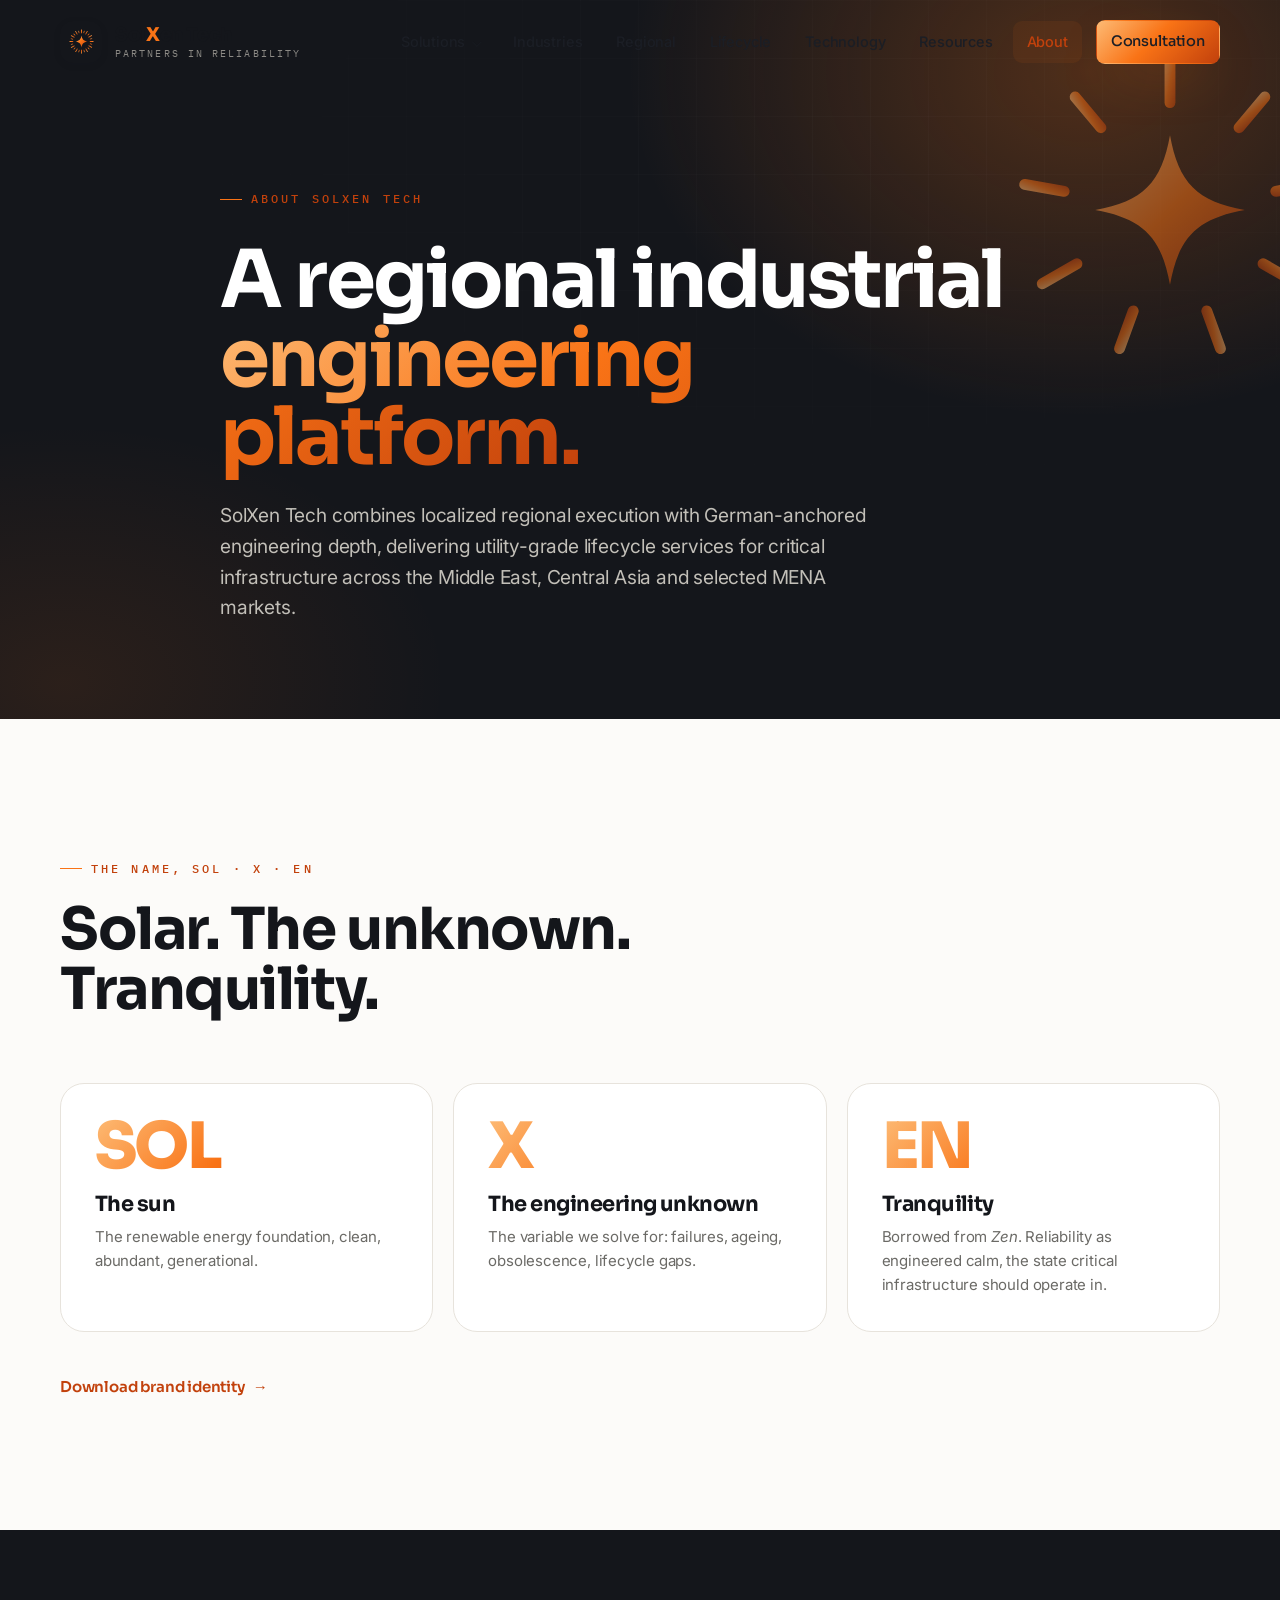
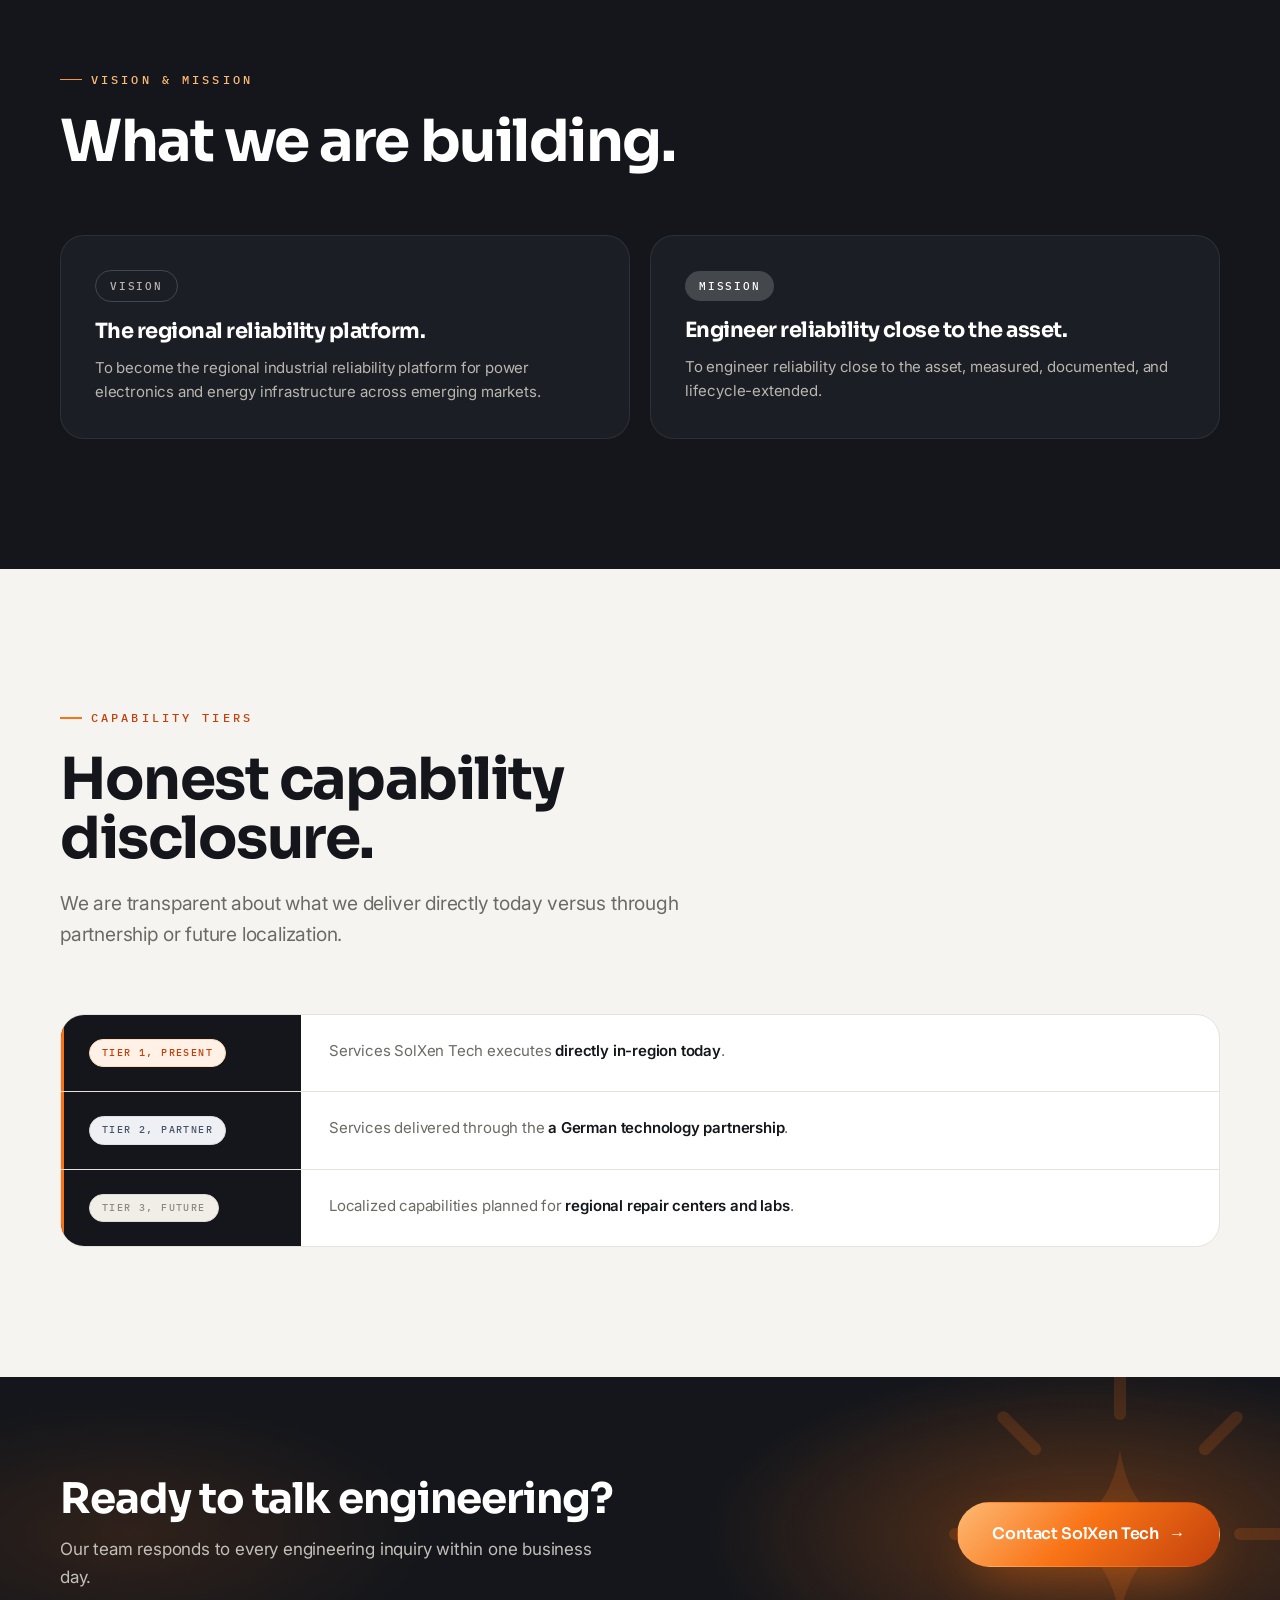
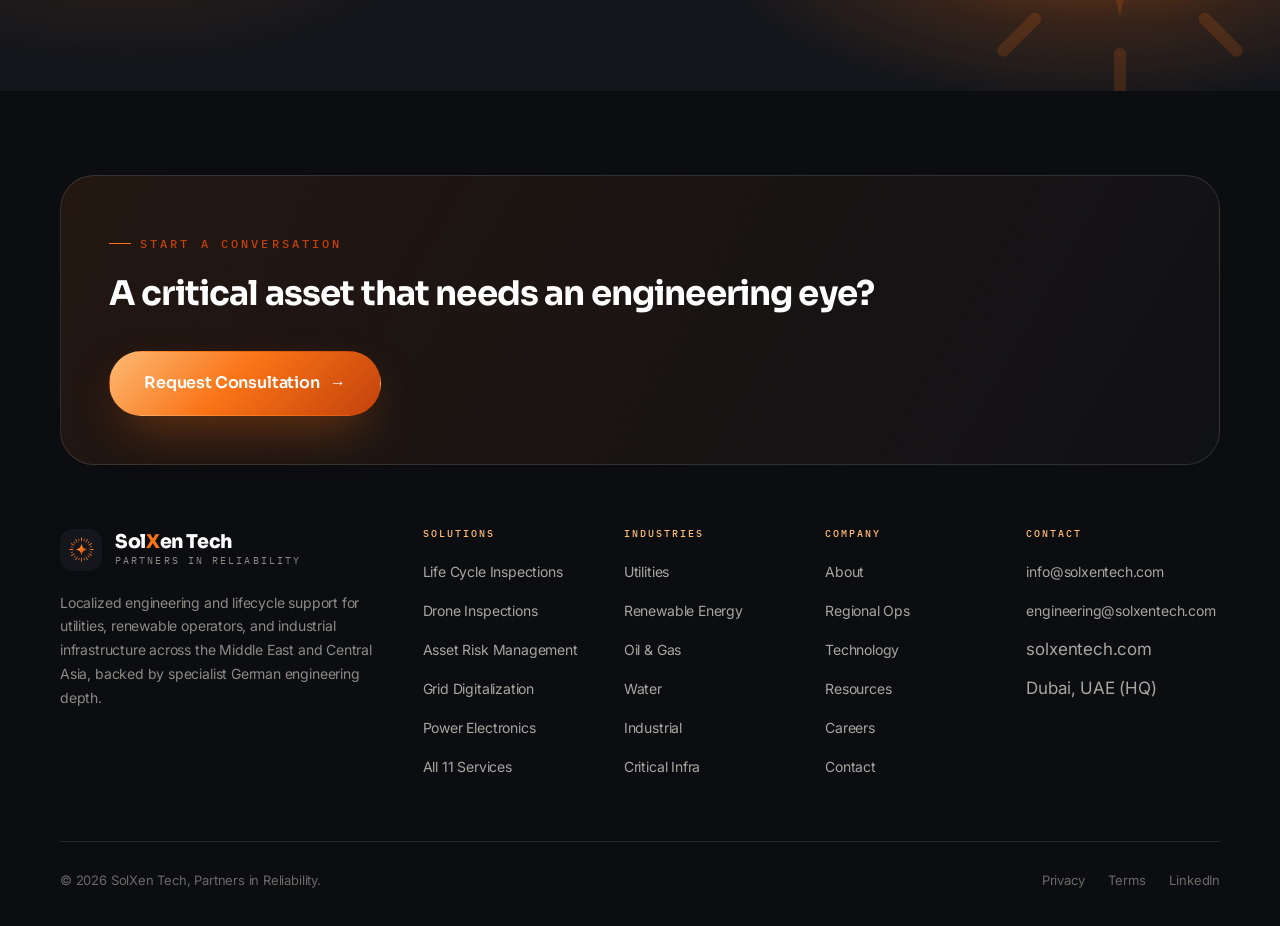
==== commit ac47dd91: "Content: SolXen Tech naming, Dubai HQ, hardware-repair core, de-name German partner, remove all em/e" ====
--- a/about.html
+++ b/about.html
@@ -4,8 +4,8 @@
 <meta charset="UTF-8"/>
 <meta name="viewport" content="width=device-width, initial-scale=1.0, viewport-fit=cover"/>
 <meta name="theme-color" content="#F97316"/>
-<title>About — SolXen Tech</title>
-<meta name="description" content="SolXen Tech combines localized regional execution with Germany-anchored engineering depth — utility-grade lifecycle services for critical infrastructure across the Middle East, Central Asia and selected MENA markets."/>
+<title>About · SolXen Tech</title>
+<meta name="description" content="SolXen Tech combines localized regional execution with German-anchored engineering depth, utility-grade lifecycle services for critical infrastructure across the Middle East, Central Asia and selected MENA markets."/>
 <link rel="icon" href="logo.svg" type="image/svg+xml"/>
 <link rel="preconnect" href="https://fonts.googleapis.com"><link rel="preconnect" href="https://fonts.gstatic.com" crossorigin>
 <link href="https://fonts.googleapis.com/css2?family=Sora:wght@400;500;600;700;800&family=Inter:wght@400;500;600;700&family=IBM+Plex+Mono:wght@400;500&display=swap" rel="stylesheet">
@@ -20,20 +20,20 @@
   <div class="wrap">
     <div class="kicker" data-reveal>About SolXen Tech</div>
     <h1 class="h-display" data-reveal>A regional industrial <span class="grad-text">engineering platform.</span></h1>
-    <p class="lead" data-reveal style="transition-delay:.08s">SolXen Tech combines localized regional execution with Germany-anchored engineering depth — delivering utility-grade lifecycle services for critical infrastructure across the Middle East, Central Asia and selected MENA markets.</p>
+    <p class="lead" data-reveal style="transition-delay:.08s">SolXen Tech combines localized regional execution with German-anchored engineering depth, delivering utility-grade lifecycle services for critical infrastructure across the Middle East, Central Asia and selected MENA markets.</p>
   </div>
 </header>
 
 <section>
   <div class="wrap">
     <div class="sec-head" data-reveal>
-      <div class="kicker">The Name — SOL · X · EN</div>
+      <div class="kicker">The Name, SOL · X · EN</div>
       <h2 class="h-xl">Solar. The unknown. Tranquility.</h2>
     </div>
     <div class="bento" data-stagger>
-      <div class="cell col-4 lift"><div class="big-n grad-text">SOL</div><h3 style="margin-top:18px">The sun</h3><p>The renewable energy foundation — clean, abundant, generational.</p></div>
+      <div class="cell col-4 lift"><div class="big-n grad-text">SOL</div><h3 style="margin-top:18px">The sun</h3><p>The renewable energy foundation, clean, abundant, generational.</p></div>
       <div class="cell col-4 lift"><div class="big-n grad-text">X</div><h3 style="margin-top:18px">The engineering unknown</h3><p>The variable we solve for: failures, ageing, obsolescence, lifecycle gaps.</p></div>
-      <div class="cell col-4 lift"><div class="big-n grad-text">EN</div><h3 style="margin-top:18px">Tranquility</h3><p>Borrowed from <em>Zen</em>. Reliability as engineered calm — the state critical infrastructure should operate in.</p></div>
+      <div class="cell col-4 lift"><div class="big-n grad-text">EN</div><h3 style="margin-top:18px">Tranquility</h3><p>Borrowed from <em>Zen</em>. Reliability as engineered calm, the state critical infrastructure should operate in.</p></div>
     </div>
     <div style="margin-top:40px" data-reveal><a href="resources.html" class="txt-link">Download brand identity <span class="arr">&rarr;</span></a></div>
   </div>
@@ -54,7 +54,7 @@
       <div class="cell col-6 cell-o lift">
         <div class="pill" style="margin-bottom:18px;background:rgba(255,255,255,.18);color:#fff">Mission</div>
         <h3 class="h-md" style="color:#fff">Engineer reliability close to the asset.</h3>
-        <p style="margin-top:14px">To engineer reliability close to the asset — measured, documented, and lifecycle-extended.</p>
+        <p style="margin-top:14px">To engineer reliability close to the asset, measured, documented, and lifecycle-extended.</p>
       </div>
     </div>
   </div>
@@ -68,9 +68,9 @@
       <p class="lead">We are transparent about what we deliver directly today versus through partnership or future localization.</p>
     </div>
     <div class="spec" data-reveal>
-      <div class="spec-row"><div class="spec-k"><span class="tier tier-1" style="margin:0">Tier 1 — Present</span></div><div class="spec-v">Services SolXen Tech executes <b>directly in-region today</b>.</div></div>
-      <div class="spec-row"><div class="spec-k"><span class="tier tier-2" style="margin:0">Tier 2 — Partner</span></div><div class="spec-v">Services delivered through the <b>ZOPF Germany engineering partnership</b>.</div></div>
-      <div class="spec-row"><div class="spec-k"><span class="tier tier-3" style="margin:0">Tier 3 — Future</span></div><div class="spec-v">Localized capabilities planned for <b>regional repair centers and labs</b>.</div></div>
+      <div class="spec-row"><div class="spec-k"><span class="tier tier-1" style="margin:0">Tier 1, Present</span></div><div class="spec-v">Services SolXen Tech executes <b>directly in-region today</b>.</div></div>
+      <div class="spec-row"><div class="spec-k"><span class="tier tier-2" style="margin:0">Tier 2, Partner</span></div><div class="spec-v">Services delivered through the <b>a German technology partnership</b>.</div></div>
+      <div class="spec-row"><div class="spec-k"><span class="tier tier-3" style="margin:0">Tier 3, Future</span></div><div class="spec-v">Localized capabilities planned for <b>regional repair centers and labs</b>.</div></div>
     </div>
   </div>
 </section>
--- a/style.css
+++ b/style.css
@@ -239,7 +239,7 @@
   mask-image:radial-gradient(ellipse 80% 70% at 70% 20%,#000,transparent 75%);
   -webkit-mask-image:radial-gradient(ellipse 80% 70% at 70% 20%,#000,transparent 75%)}
 .phero .wrap{position:relative;z-index:2;max-width:920px}
-.phero h1{margin:10px 0 24px}
+.phero h1{margin:10px 0 24px;color:#fff}
 .phero .lead{color:#C2BFB8;max-width:680px}
 .phero-spark{position:absolute;right:-60px;top:40px;width:340px;height:340px;opacity:.5;z-index:1}
 .phero-spark svg{width:100%;height:100%;animation:spin 40s linear infinite}
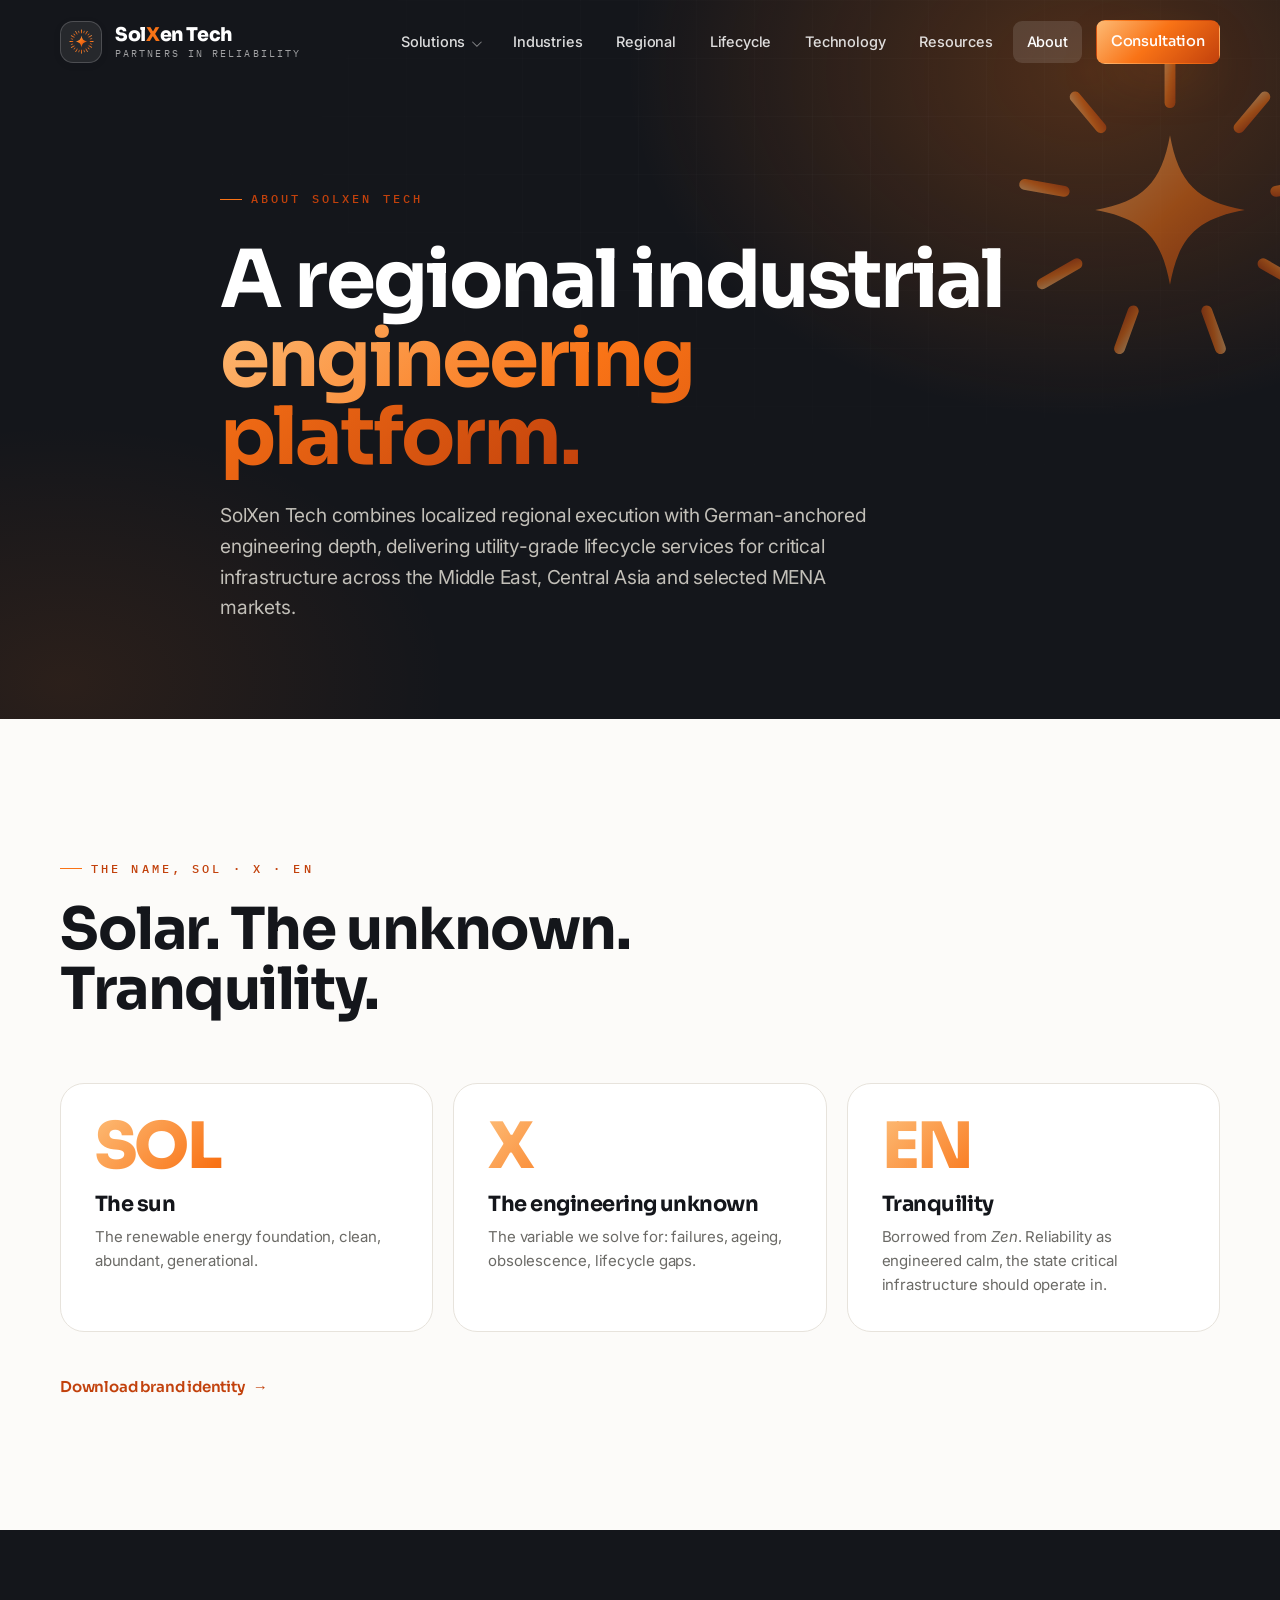
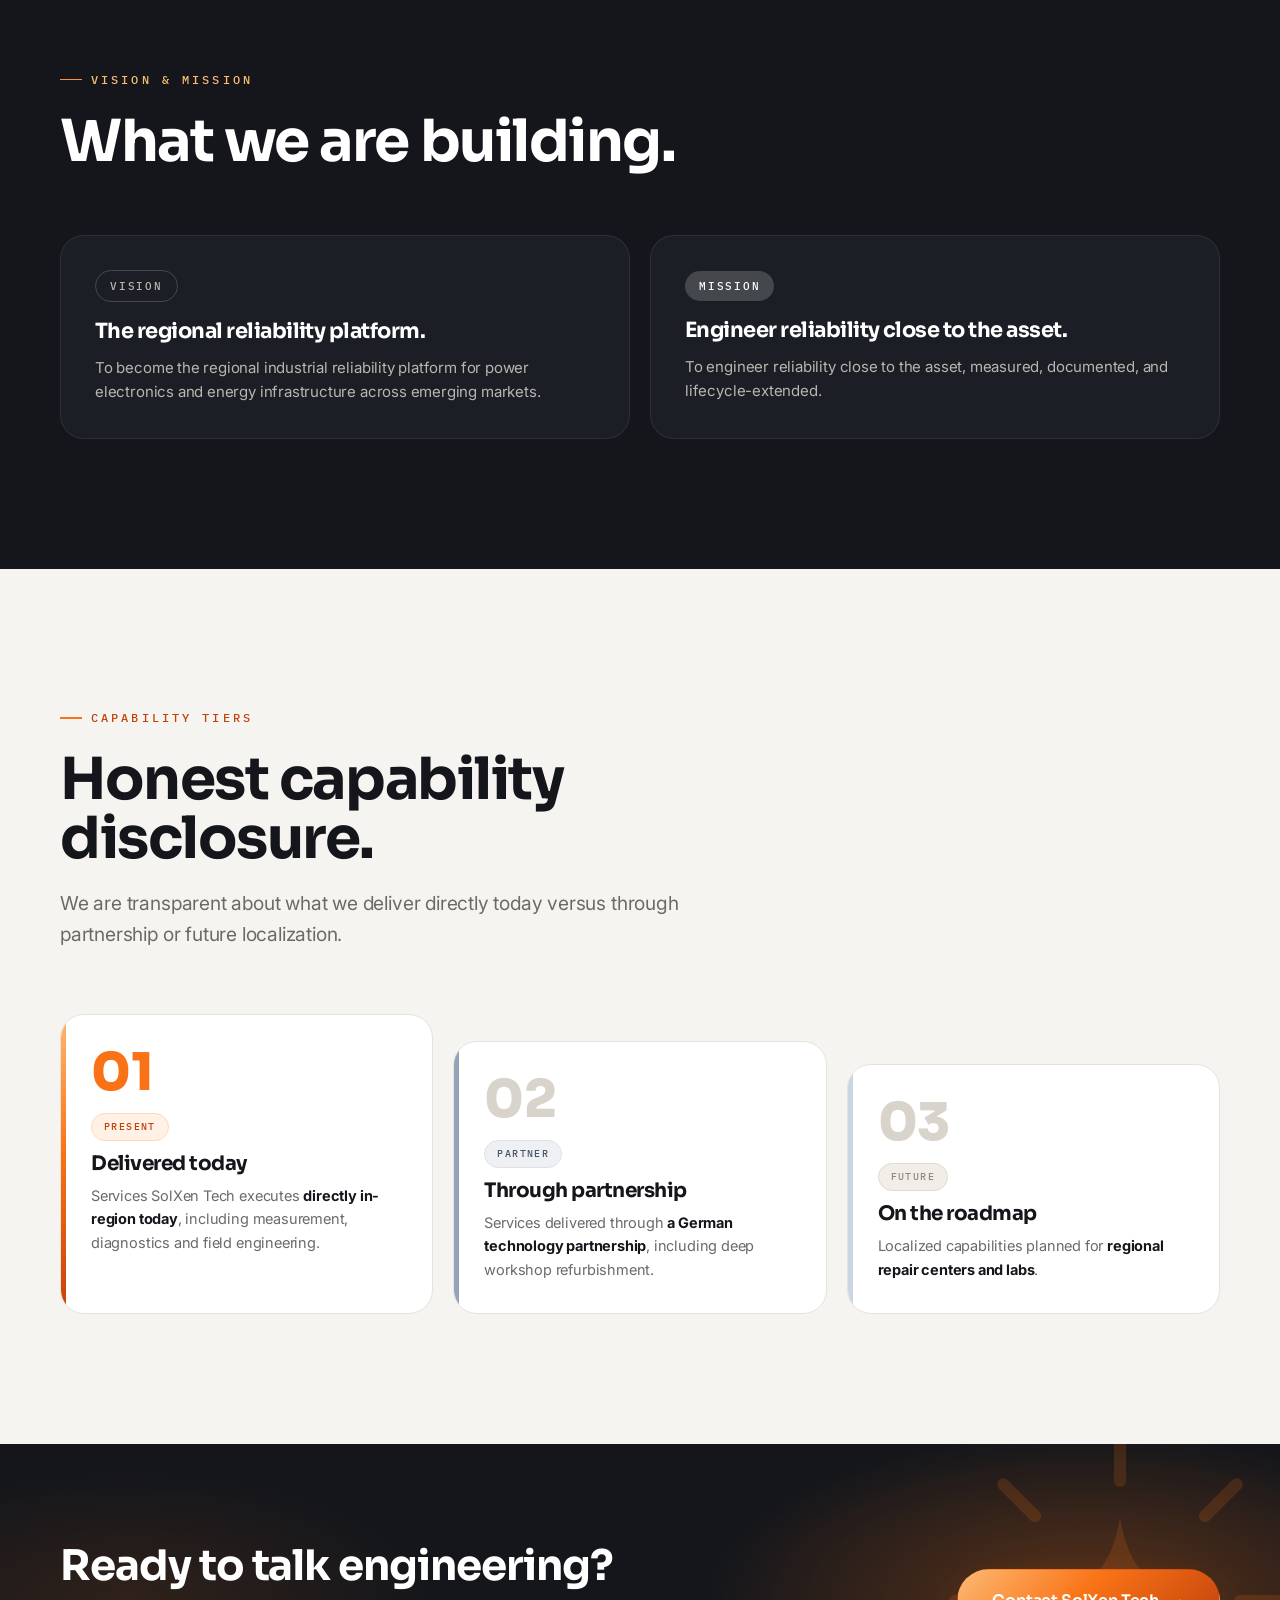
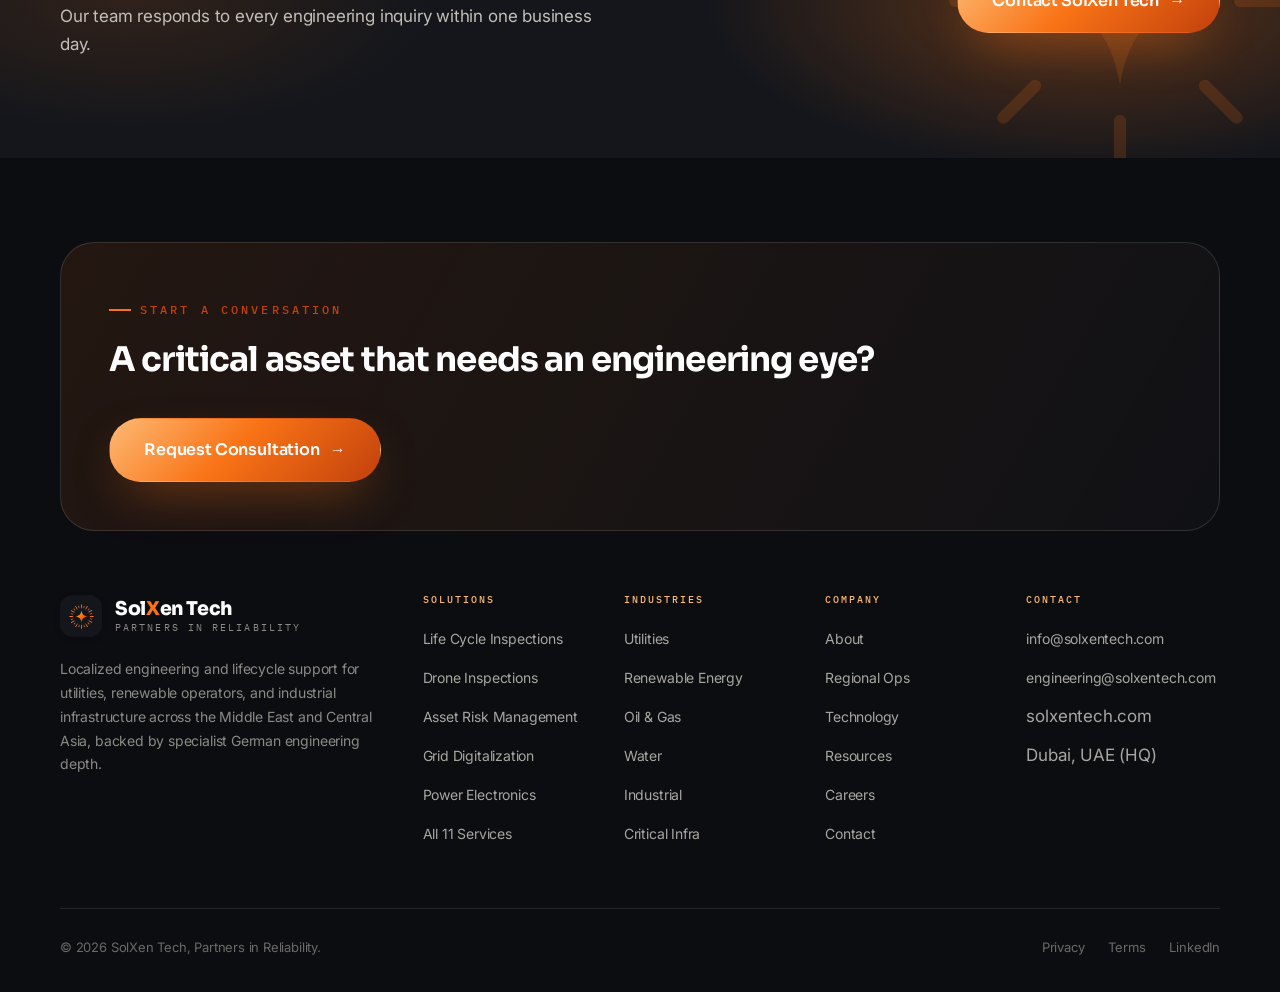
==== commit ef81440a: "Convert spec tables to infographics: capability stack, market maturity, tier ladder" ====
--- a/about.html
+++ b/about.html
@@ -67,10 +67,28 @@
       <h2 class="h-xl">Honest capability disclosure.</h2>
       <p class="lead">We are transparent about what we deliver directly today versus through partnership or future localization.</p>
     </div>
-    <div class="spec" data-reveal>
-      <div class="spec-row"><div class="spec-k"><span class="tier tier-1" style="margin:0">Tier 1, Present</span></div><div class="spec-v">Services SolXen Tech executes <b>directly in-region today</b>.</div></div>
-      <div class="spec-row"><div class="spec-k"><span class="tier tier-2" style="margin:0">Tier 2, Partner</span></div><div class="spec-v">Services delivered through the <b>a German technology partnership</b>.</div></div>
-      <div class="spec-row"><div class="spec-k"><span class="tier tier-3" style="margin:0">Tier 3, Future</span></div><div class="spec-v">Localized capabilities planned for <b>regional repair centers and labs</b>.</div></div>
+    <div class="tiers" data-stagger>
+      <div class="tier-card lvl1">
+        <div class="bar"></div>
+        <div class="tier-n">01</div>
+        <span class="tier tier-1" style="margin:14px 0 0">Present</span>
+        <h4>Delivered today</h4>
+        <p>Services SolXen Tech executes <b style="color:var(--ink)">directly in-region today</b>, including measurement, diagnostics and field engineering.</p>
+      </div>
+      <div class="tier-card lvl2">
+        <div class="bar"></div>
+        <div class="tier-n">02</div>
+        <span class="tier tier-2" style="margin:14px 0 0">Partner</span>
+        <h4>Through partnership</h4>
+        <p>Services delivered through <b style="color:var(--ink)">a German technology partnership</b>, including deep workshop refurbishment.</p>
+      </div>
+      <div class="tier-card lvl3">
+        <div class="bar"></div>
+        <div class="tier-n">03</div>
+        <span class="tier tier-3" style="margin:14px 0 0">Future</span>
+        <h4>On the roadmap</h4>
+        <p>Localized capabilities planned for <b style="color:var(--ink)">regional repair centers and labs</b>.</p>
+      </div>
     </div>
   </div>
 </section>
--- a/style.css
+++ b/style.css
@@ -167,6 +167,43 @@
   font-size:14px;font-weight:500;color:var(--ink-2)}
 .drop a:hover{background:var(--bone);color:var(--o-700)}
 .drop a small{font-family:'IBM Plex Mono',monospace;font-size:9px;color:var(--soft);letter-spacing:.1em}
+
+/* keep the Consultation button white regardless of nav-link rules */
+.nav-links>li.nav-cta>a.btn-primary{color:#fff}
+
+/* ===== Mega dropdown ===== */
+.drop.mega{width:min(660px,94vw);padding:14px}
+.drop.mega .drop-h{padding:4px 10px 10px}
+.mega-grid{display:grid;grid-template-columns:1fr 1fr;gap:2px}
+.drop.mega .mega-item{display:flex;align-items:flex-start;justify-content:flex-start;gap:12px;padding:9px 10px;border-radius:12px}
+.drop.mega .mega-item:hover{background:var(--bone)}
+.mega-ic{width:36px;height:36px;border-radius:10px;background:var(--grad-o-soft);display:grid;place-items:center;flex-shrink:0;transition:transform .2s var(--ease)}
+.drop.mega .mega-item:hover .mega-ic{transform:rotate(-6deg)}
+.mega-ic svg{width:19px;height:19px;stroke:var(--o-700);fill:none;stroke-width:1.8;stroke-linecap:round;stroke-linejoin:round}
+.mega-tx{display:flex;flex-direction:column;gap:1px;min-width:0}
+.mega-tx b{font-family:'Sora',sans-serif;font-weight:600;font-size:13.5px;color:var(--ink);letter-spacing:-.01em;display:flex;align-items:center;gap:6px}
+.mega-tx small{font-size:11.5px;color:var(--mut);line-height:1.3}
+.mega-item .badge-new{font-size:8px;padding:2px 5px}
+.drop.mega .mega-feature{display:flex;align-items:center;justify-content:space-between;gap:16px;margin-top:10px;padding:15px 20px;border-radius:14px;background:var(--ink);color:#fff;position:relative;overflow:hidden;transition:transform .25s var(--ease)}
+.drop.mega .mega-feature::before{content:"";position:absolute;inset:0;background:radial-gradient(130% 160% at 100% 50%,rgba(249,115,22,.55),transparent 56%)}
+.drop.mega .mega-feature:hover{transform:translateY(-1px)}
+.mega-feature>*{position:relative;z-index:1}
+.mega-feat-tx b{font-family:'Sora',sans-serif;font-weight:700;font-size:15px;color:#fff;display:block}
+.mega-feat-tx small{font-size:12px;color:#B9B6AF}
+.mega-feat-cta{font-family:'Sora',sans-serif;font-weight:600;font-size:13.5px;color:var(--o-300);white-space:nowrap;display:inline-flex;align-items:center;gap:6px}
+.drop.mega .mega-feature:hover .arr{transform:translateX(4px)}
+
+/* ===== Nav over a dark hero (until scrolled) ===== */
+.site-nav.on-dark:not(.scrolled) .brand-txt{color:#fff}
+.site-nav.on-dark:not(.scrolled) .brand-sub{color:rgba(255,255,255,.6)}
+.site-nav.on-dark:not(.scrolled) .brand-mark{background:rgba(255,255,255,.08);border:1px solid rgba(255,255,255,.18)}
+.site-nav.on-dark:not(.scrolled) .nav-links>li:not(.nav-cta)>a{color:rgba(255,255,255,.85)}
+.site-nav.on-dark:not(.scrolled) .nav-links>li:not(.nav-cta)>a:hover,
+.site-nav.on-dark:not(.scrolled) .nav-links>li:not(.nav-cta)>a.active{color:#fff;background:rgba(255,255,255,.12)}
+.site-nav.on-dark:not(.scrolled) .menu-btn{background:rgba(255,255,255,.06);border-color:rgba(255,255,255,.22)}
+.site-nav.on-dark:not(.scrolled) .menu-btn span,
+.site-nav.on-dark:not(.scrolled) .menu-btn span::before,
+.site-nav.on-dark:not(.scrolled) .menu-btn span::after{background:#fff}
 
 .menu-btn{display:none;width:46px;height:46px;border:1px solid var(--line-2);border-radius:12px;background:var(--white);
   cursor:pointer;align-items:center;justify-content:center}
@@ -376,6 +413,61 @@
 .tier-2{background:#EEF0F3;color:#475569;border:1px solid #DDE1E7}
 .tier-3{background:#F1EEE8;color:#8C8A85;border:1px solid #E0DBD2}
 
+/* ===== Infographic: capability stack ===== */
+.stack{position:relative;display:grid;gap:16px}
+.stack::before{content:"";position:absolute;left:28px;top:34px;bottom:34px;width:2px;background:linear-gradient(var(--o),rgba(249,115,22,.12));z-index:0}
+.stack-row{position:relative;display:grid;grid-template-columns:58px 1fr;gap:22px;align-items:center;z-index:1}
+.stack-node{width:58px;height:58px;border-radius:18px;background:var(--grad-o);color:#fff;display:grid;place-items:center;font-family:'Sora',sans-serif;font-weight:800;font-size:20px;box-shadow:var(--sh-o);flex-shrink:0}
+.stack-card{display:flex;align-items:center;gap:20px;background:var(--white);border:1px solid var(--line);border-radius:var(--r-l);padding:20px 26px;transition:transform .3s var(--ease),box-shadow .3s,border-color .3s}
+.dark .stack-card,.coal .stack-card{background:var(--ink-2);border-color:rgba(255,255,255,.08)}
+.stack-card:hover{transform:translateX(8px);border-color:#FFD9B8;box-shadow:var(--sh)}
+.stack-ic{width:46px;height:46px;border-radius:12px;background:var(--grad-o-soft);display:grid;place-items:center;flex-shrink:0}
+.stack-ic svg{width:23px;height:23px;stroke:var(--o-700);fill:none;stroke-width:1.7;stroke-linecap:round;stroke-linejoin:round}
+.stack-tx{flex:1;min-width:0}
+.stack-tx h4{font-size:18px;margin-bottom:4px;letter-spacing:-.01em}
+.stack-tx p{font-size:14.5px;color:var(--mut);line-height:1.5}
+.dark .stack-tx p,.coal .stack-tx p{color:#B9B6AF}
+.stack-tag{margin-left:auto;font-family:'IBM Plex Mono',monospace;font-size:10px;letter-spacing:.16em;color:var(--soft);white-space:nowrap;text-transform:uppercase;flex-shrink:0}
+
+/* ===== Infographic: markets ===== */
+.markets{display:grid;gap:16px}
+.market{display:grid;grid-template-columns:210px 1fr 168px;gap:24px;align-items:center;background:var(--white);border:1px solid var(--line);border-radius:var(--r-l);padding:24px 28px;transition:transform .3s var(--ease),box-shadow .3s,border-color .3s}
+.dark .market,.coal .market{background:var(--ink-2);border-color:rgba(255,255,255,.08)}
+.market:hover{border-color:#FFD9B8;box-shadow:var(--sh);transform:translateY(-3px)}
+.market-name{font-family:'Sora',sans-serif;font-weight:700;font-size:19px;display:flex;align-items:center;gap:8px;color:var(--ink)}
+.dark .market-name,.coal .market-name{color:#fff}
+.market-name .star{color:var(--o)}
+.market-desc{font-size:14.5px;color:var(--mut)}
+.dark .market-desc,.coal .market-desc{color:#B9B6AF}
+.market-meter{display:flex;flex-direction:column;gap:9px;align-items:flex-start}
+.market-bar{width:100%;height:6px;border-radius:3px;background:var(--line);overflow:hidden}
+.dark .market-bar,.coal .market-bar{background:rgba(255,255,255,.12)}
+.market-bar span{display:block;height:100%;border-radius:3px;background:var(--grad-o)}
+
+/* ===== Infographic: tier ladder ===== */
+.tiers{display:grid;grid-template-columns:repeat(3,1fr);gap:20px;align-items:end}
+.tier-card{position:relative;overflow:hidden;background:var(--white);border:1px solid var(--line);border-radius:var(--r-l);padding:32px 30px;transition:transform .3s var(--ease),box-shadow .3s}
+.tier-card:hover{transform:translateY(-5px);box-shadow:var(--sh-l)}
+.tier-card .bar{position:absolute;left:0;top:0;bottom:0;width:5px}
+.tier-card .tier-n{font-family:'Sora',sans-serif;font-weight:800;font-size:52px;line-height:1;color:var(--line-2)}
+.tier-card h4{font-size:20px;margin:12px 0 10px}
+.tier-card p{font-size:14.5px;color:var(--mut);line-height:1.6}
+.tier-card.lvl1{min-height:300px}.tier-card.lvl1 .bar{background:var(--grad-o)}.tier-card.lvl1 .tier-n{color:var(--o)}
+.tier-card.lvl2{min-height:262px}.tier-card.lvl2 .bar{background:#94A3B8}
+.tier-card.lvl3{min-height:228px}.tier-card.lvl3 .bar{background:#CBD5E1}
+
+@media(max-width:760px){
+  .stack-row{grid-template-columns:46px 1fr;gap:14px}
+  .stack-node{width:46px;height:46px;font-size:16px;border-radius:14px}
+  .stack::before{left:22px}
+  .stack-card{flex-wrap:wrap;padding:18px}
+  .stack-tag{margin-left:0;order:3;width:100%}
+  .market{grid-template-columns:1fr;gap:12px}
+  .market-bar{width:180px}
+  .tiers{grid-template-columns:1fr;align-items:stretch}
+  .tier-card{min-height:0!important}
+}
+
 /* =============================================================
    CTA band
    ============================================================= */
